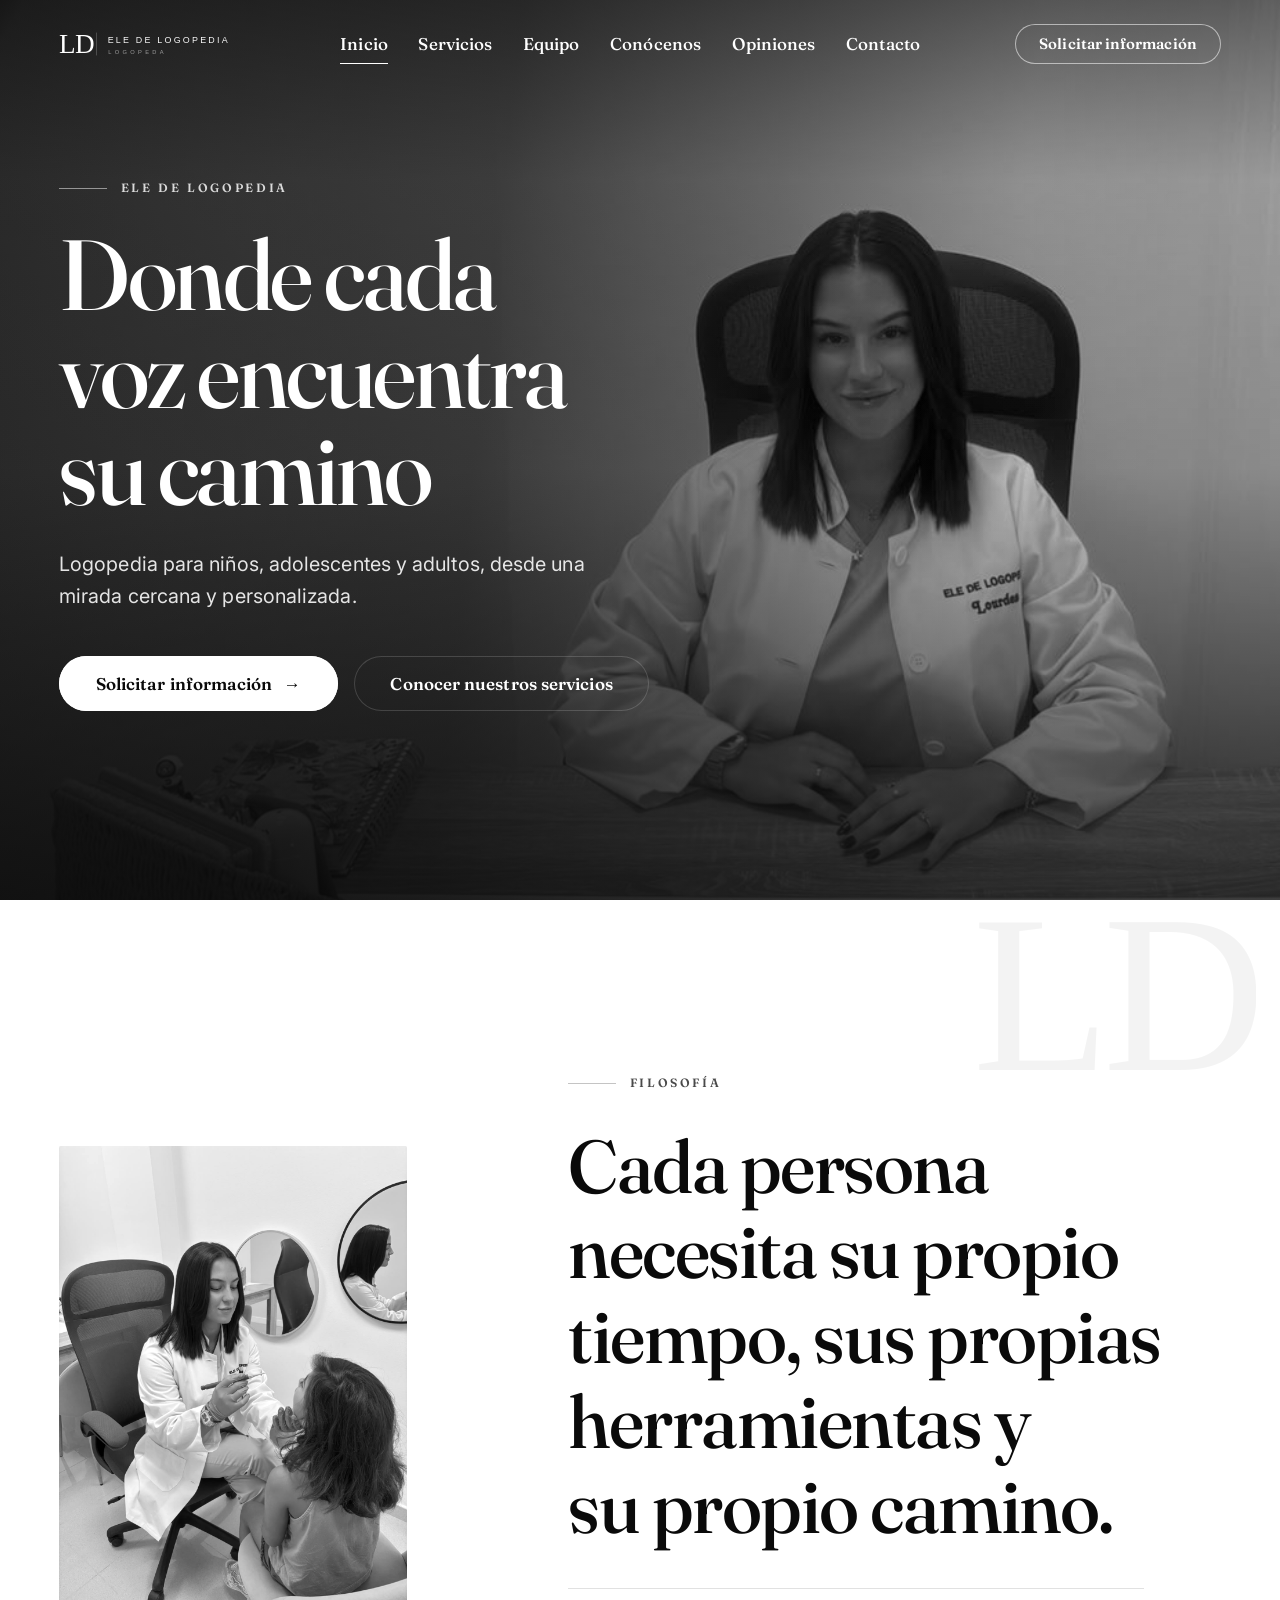
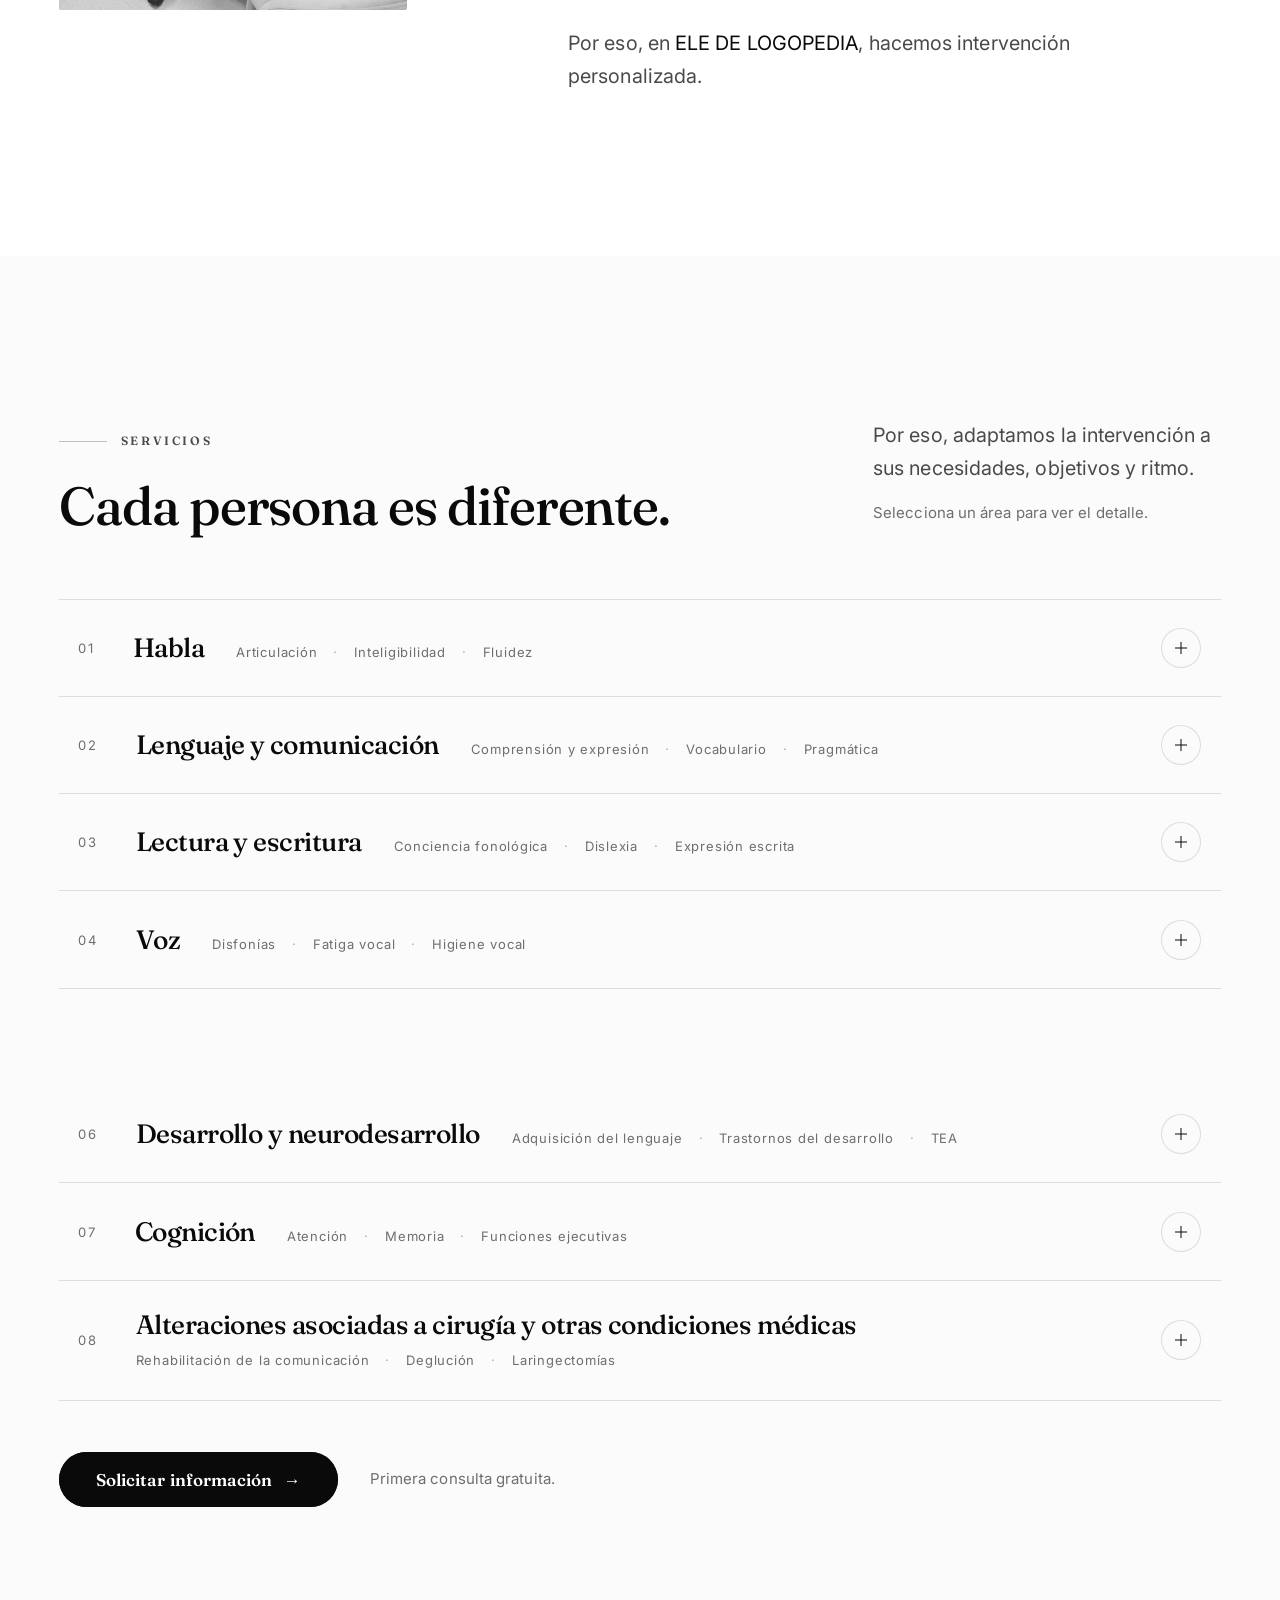
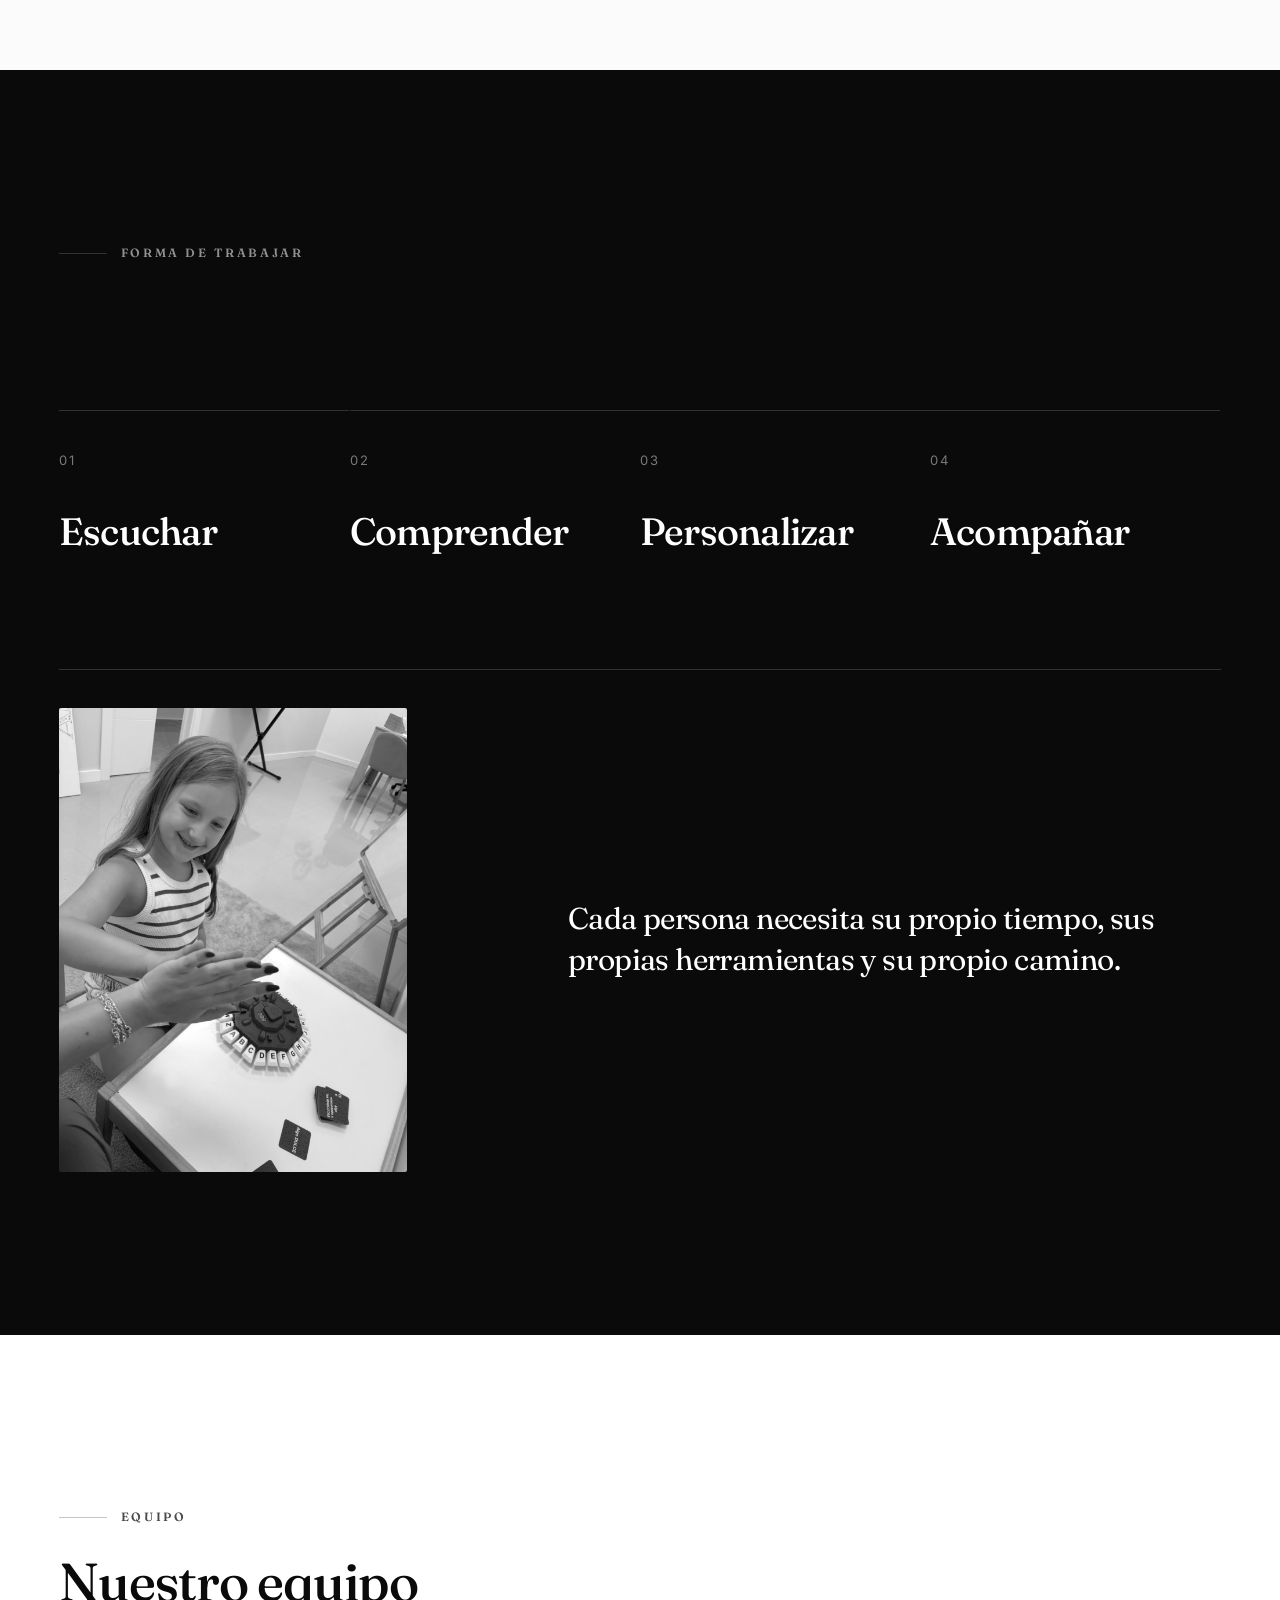
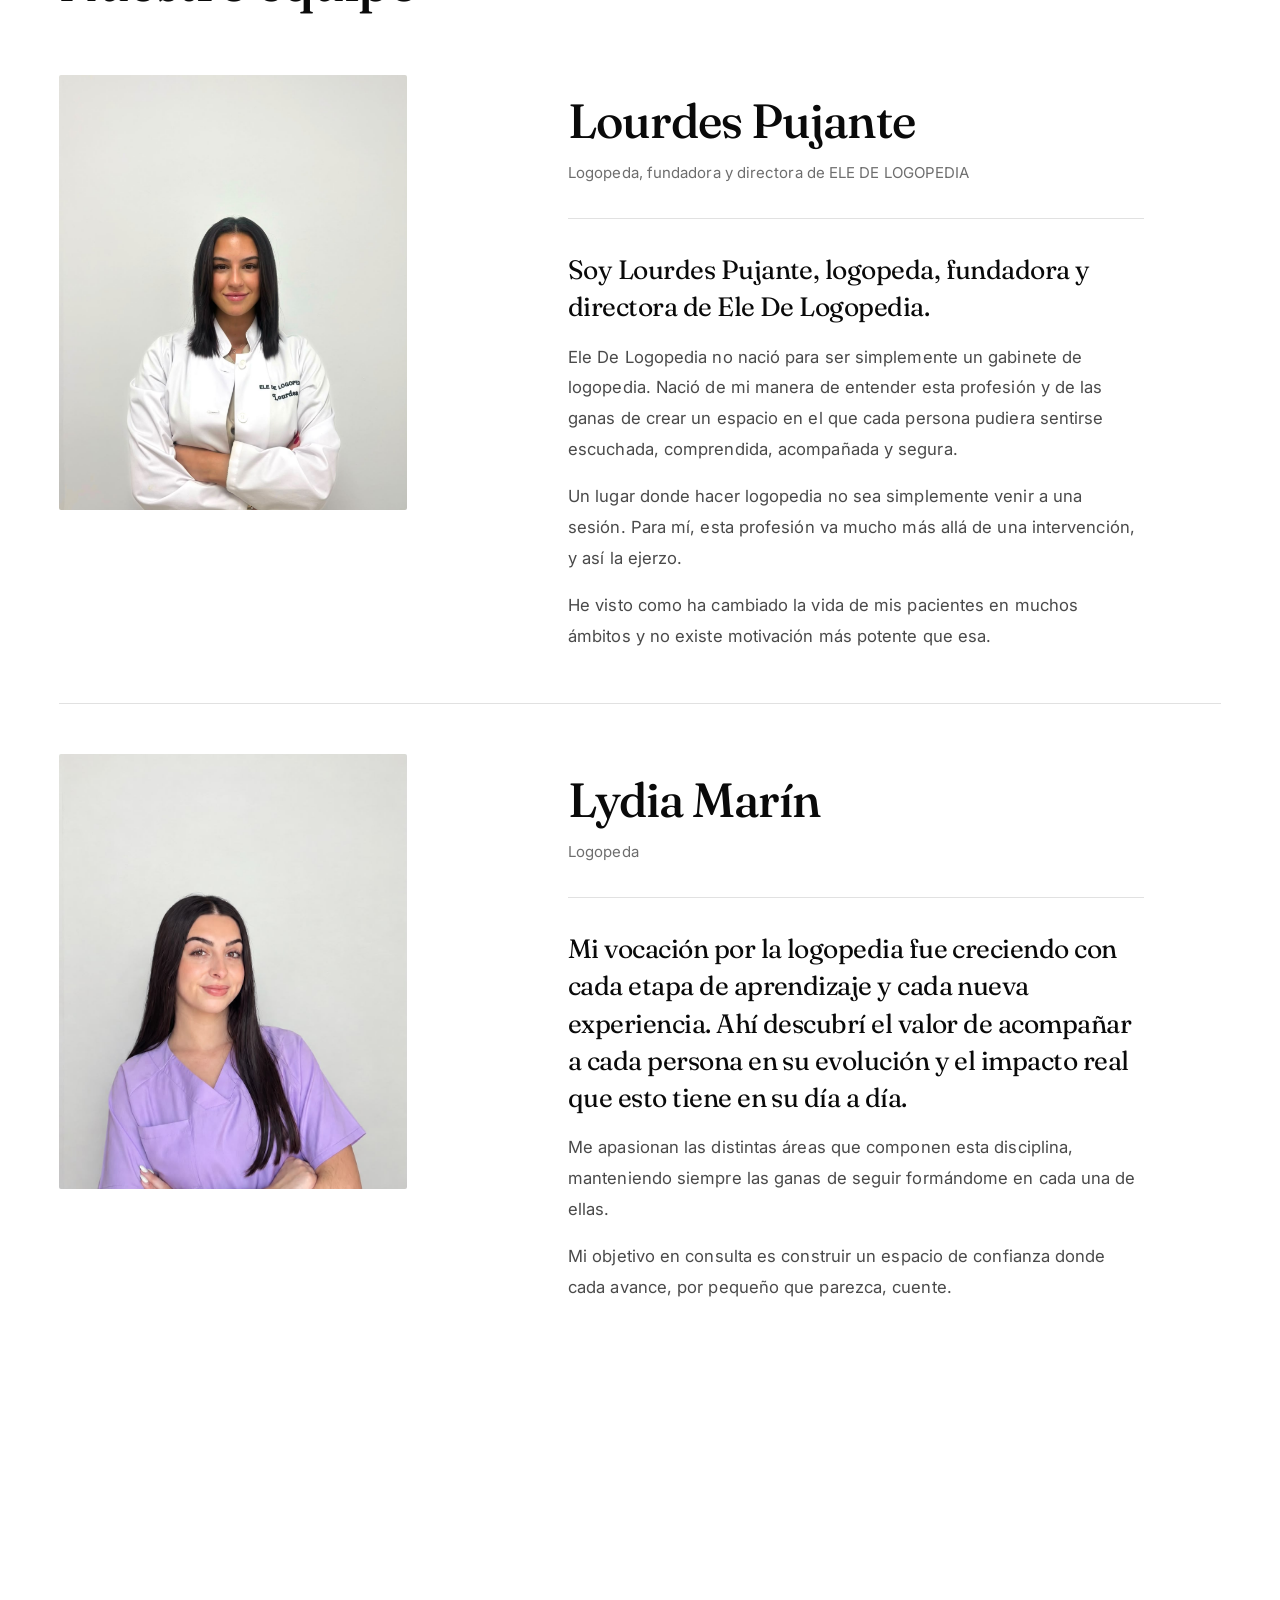
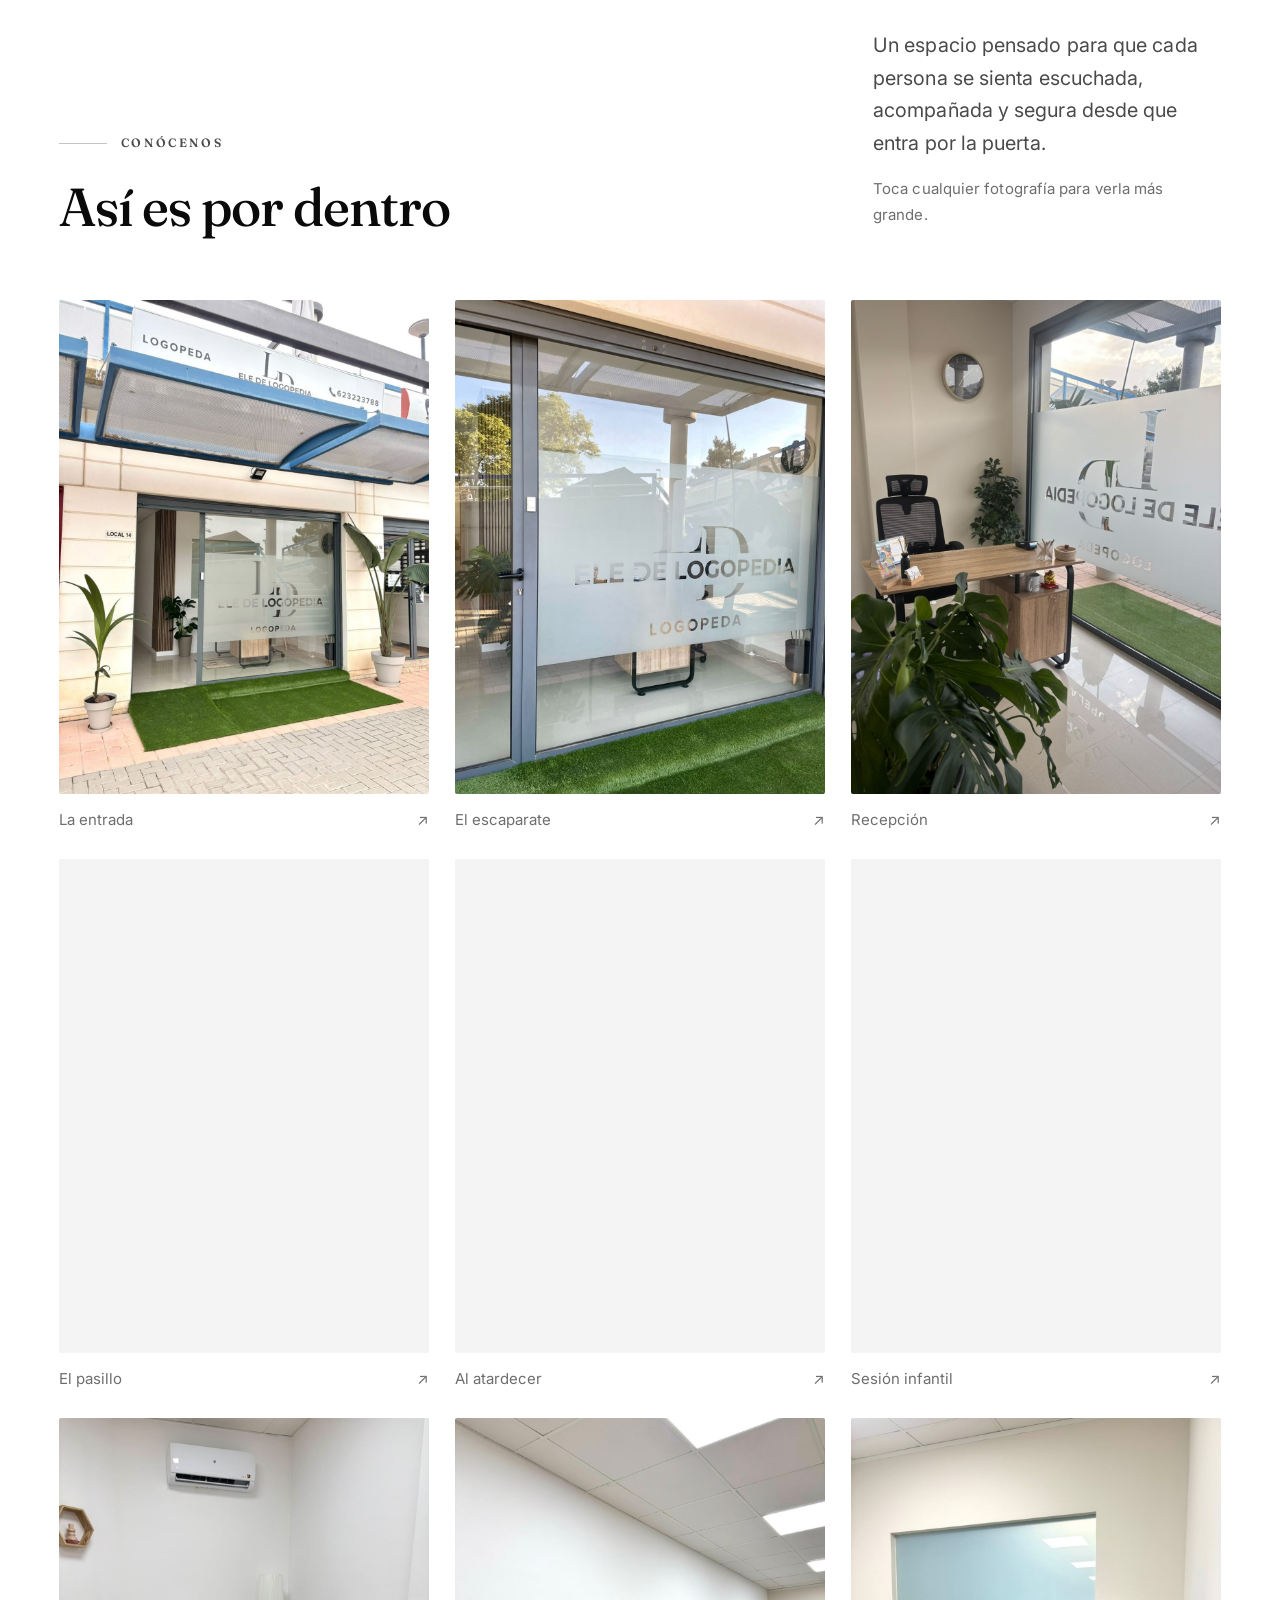
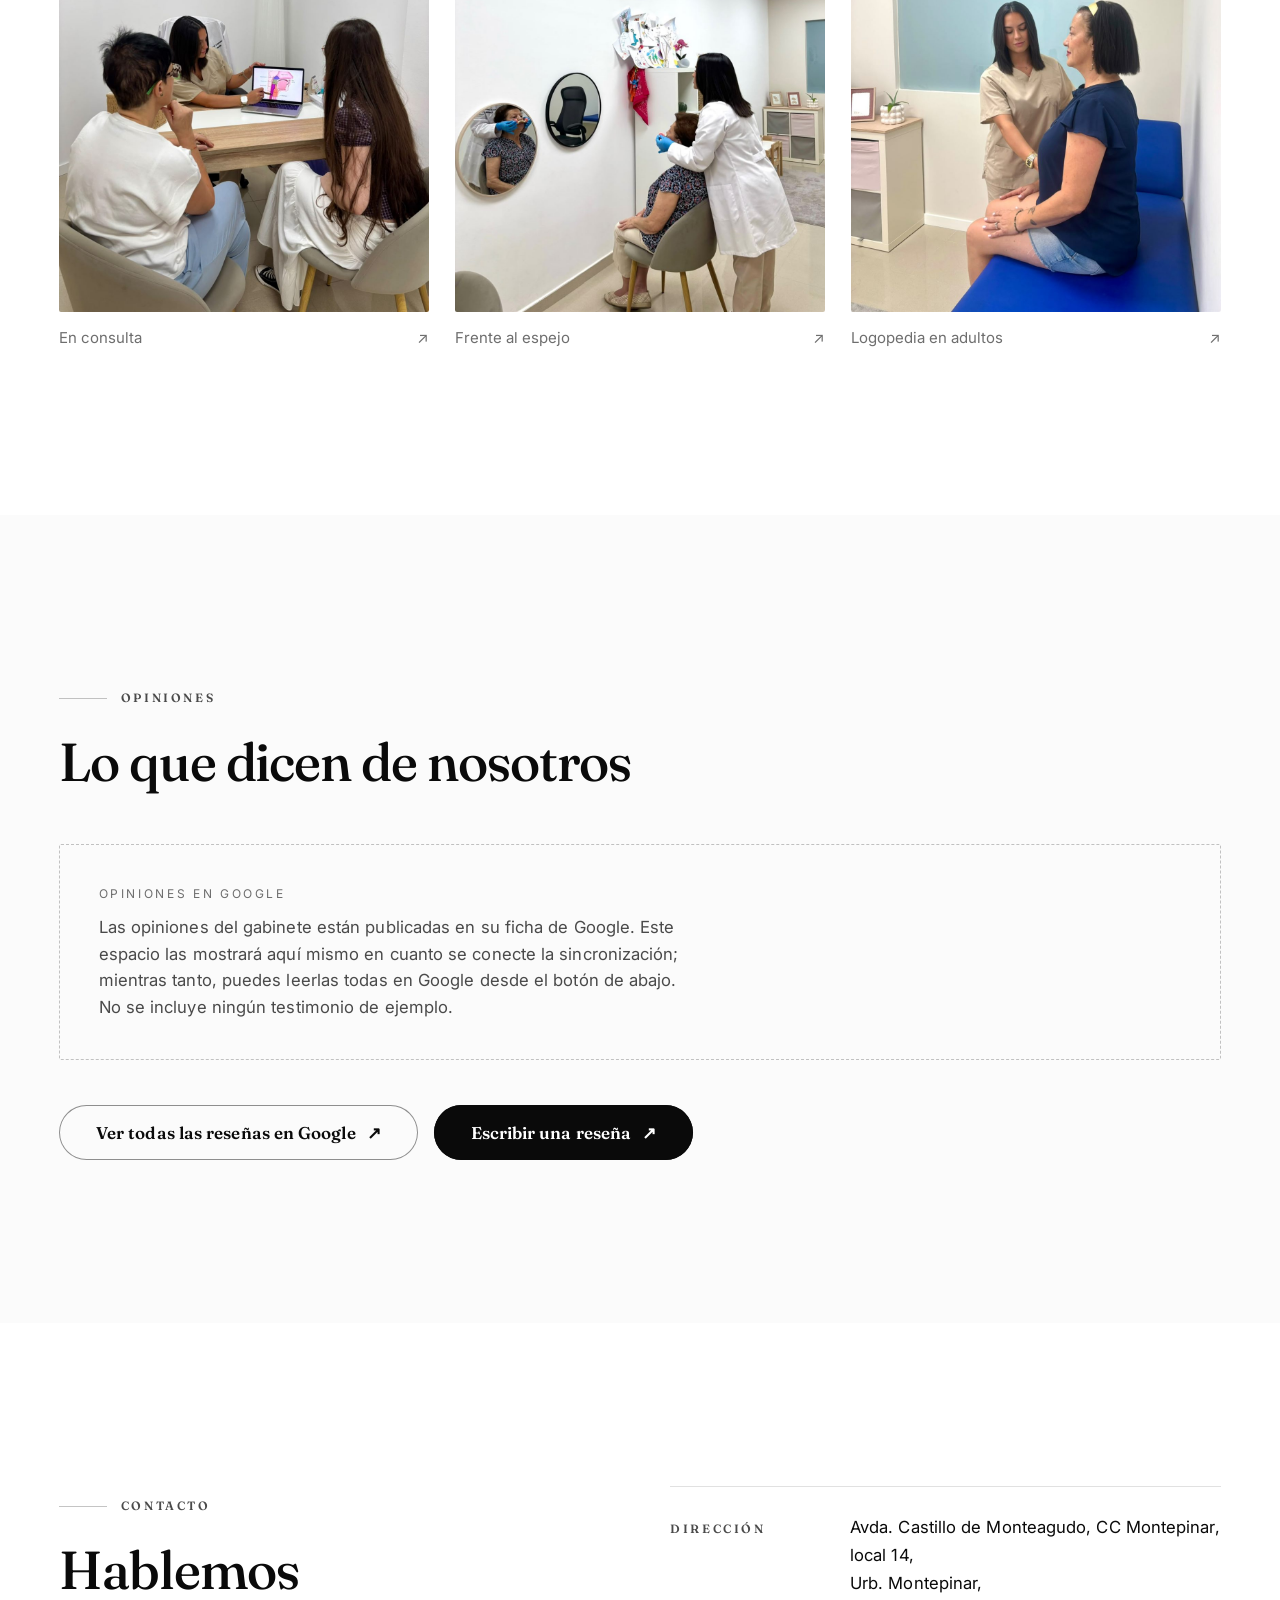
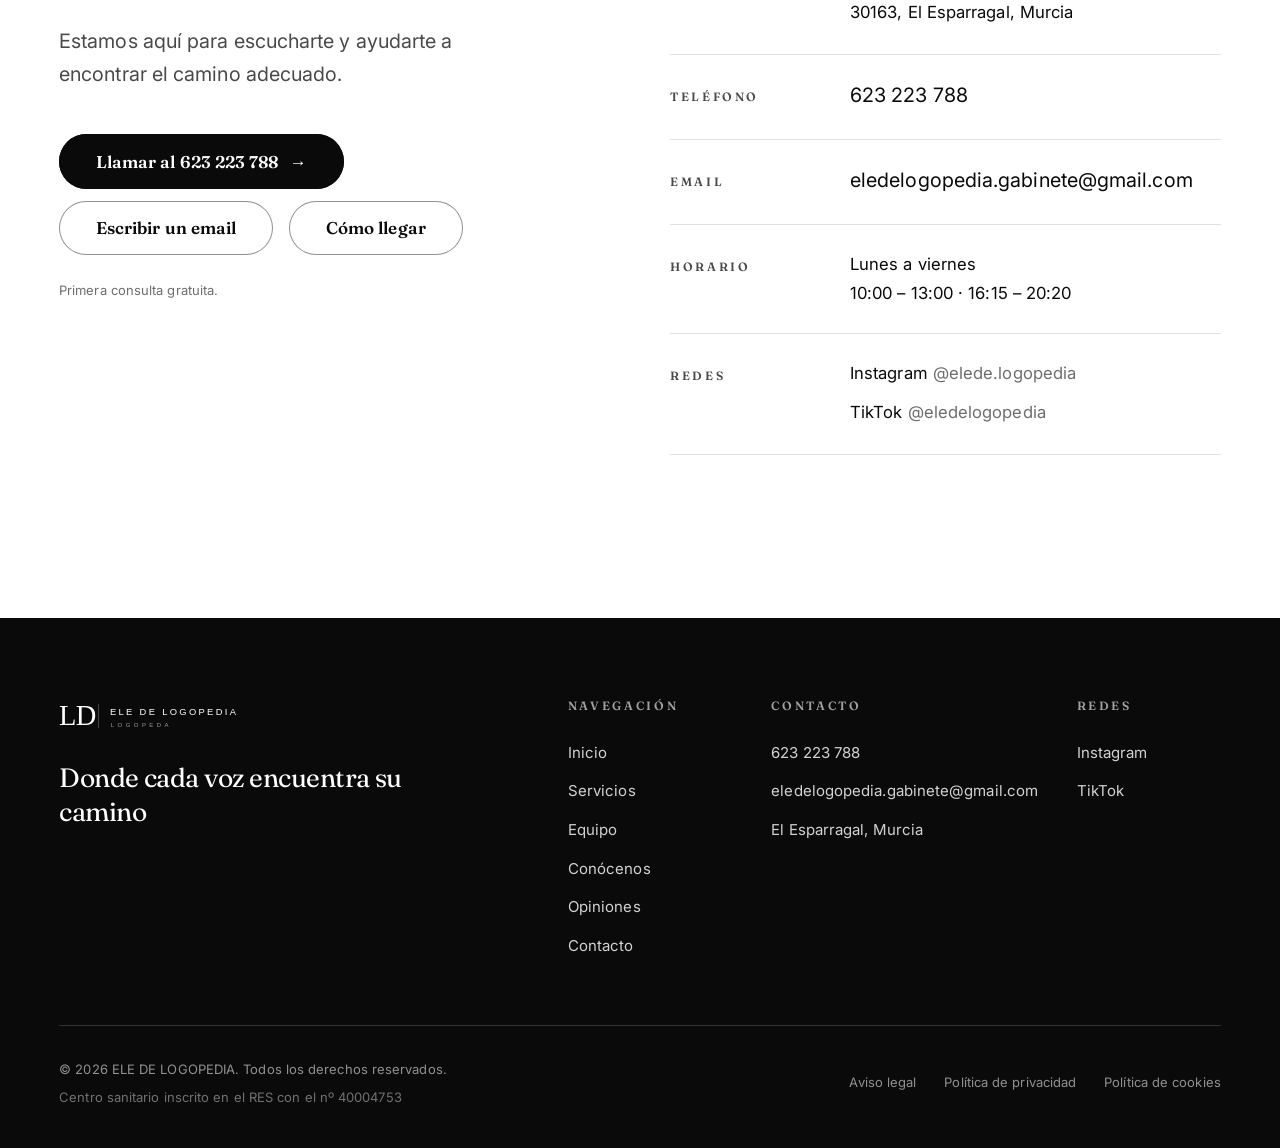
==== index.html @ 1e09617f "Sitio web de ELE DE LOGOPEDIA Sitio estatico de una pagina para el gabinete de logopedia ELE DE LOGO" ====
<!doctype html>
<html lang="es">
  <head>
    <meta charset="utf-8" />
    <meta name="viewport" content="width=device-width, initial-scale=1" />

    <title>ELE DE LOGOPEDIA | Logopeda en El Esparragal, Murcia</title>
    <meta
      name="description"
      content="Gabinete de logopedia en El Esparragal (Murcia), en Urb. Montepinar. Intervención personalizada en habla, lenguaje, voz y comunicación para niños, adolescentes y adultos. Primera consulta gratuita."
    />
    <meta name="theme-color" content="#ffffff" />
    <meta name="author" content="ELE DE LOGOPEDIA" />

    <!-- PENDIENTE: al publicar en un dominio definitivo, añadir aquí:
         <link rel="canonical" href="https://DOMINIO/" />
         <meta property="og:url" content="https://DOMINIO/" />
         <meta property="og:image" content="https://DOMINIO/assets/img/og.jpg" />
         (og:image debe ser una URL absoluta y una imagen .jpg/.png de 1200x630) -->

    <meta property="og:type" content="website" />
    <meta property="og:locale" content="es_ES" />
    <meta property="og:site_name" content="ELE DE LOGOPEDIA" />
    <meta property="og:title" content="ELE DE LOGOPEDIA | Donde cada voz encuentra su camino" />
    <meta
      property="og:description"
      content="Logopedia para niños, adolescentes y adultos en El Esparragal, Murcia. Intervención personalizada en habla, lenguaje, voz y comunicación."
    />
    <meta name="twitter:card" content="summary_large_image" />

    <link rel="icon" href="assets/brand/favicon.svg" type="image/svg+xml" />

    <!-- Tipografía.
         Fraunces (serif con carácter y peso real) es la voz de marca:
         titulares, navegación, botones y antetítulos.
         Inter queda para texto corrido, donde manda la legibilidad.
         Para probar otra serif, cambiar esta URL y `--f-serif` en
         assets/css/tokens.css. -->
    <link rel="preconnect" href="https://fonts.googleapis.com" />
    <link rel="preconnect" href="https://fonts.gstatic.com" crossorigin />
    <link
      rel="stylesheet"
      href="https://fonts.googleapis.com/css2?family=Fraunces:opsz,wght@9..144,400..700&family=Inter:wght@400;500;600&display=swap"
    />

    <link rel="stylesheet" href="assets/css/tokens.css" />
    <link rel="stylesheet" href="assets/css/base.css" />
    <link rel="stylesheet" href="assets/css/layout.css" />
    <link rel="stylesheet" href="assets/css/components.css" />
    <link rel="stylesheet" href="assets/css/sections.css" />

    <!-- Marca el documento como "con JavaScript". Las animaciones de entrada
         solo se aplican si esta clase existe: sin JS el contenido se ve tal cual. -->
    <script>
      document.documentElement.classList.add('js');
    </script>

    <!-- Datos estructurados.
         IMPORTANTE: mantener sincronizado con assets/js/data/site.js
         No se incluyen valoraciones ni datos no facilitados. -->
    <script type="application/ld+json">
      {
        "@context": "https://schema.org",
        "@type": "MedicalBusiness",
        "additionalType": "https://schema.org/HealthAndBeautyBusiness",
        "name": "ELE DE LOGOPEDIA",
        "slogan": "Donde cada voz encuentra su camino",
        "description": "Gabinete de logopedia en El Esparragal (Murcia). Intervención personalizada en habla, lenguaje, lectura y escritura, voz, motricidad orofacial, neurodesarrollo y cognición.",
        "medicalSpecialty": "SpeechPathology",
        "address": {
          "@type": "PostalAddress",
          "streetAddress": "Avda. Castillo de Monteagudo, CC Montepinar, local 14, Urb. Montepinar",
          "postalCode": "30163",
          "addressLocality": "El Esparragal",
          "addressRegion": "Murcia",
          "addressCountry": "ES"
        },
        "geo": {
          "@type": "GeoCoordinates",
          "latitude": 38.0420587,
          "longitude": -1.100604
        },
        "hasMap": "https://www.google.com/maps?cid=9035724548006069221",
        "telephone": "+34623223788",
        "email": "eledelogopedia.gabinete@gmail.com",
        "openingHoursSpecification": [
          {
            "@type": "OpeningHoursSpecification",
            "dayOfWeek": ["Monday", "Tuesday", "Wednesday", "Thursday", "Friday"],
            "opens": "10:00",
            "closes": "13:00"
          },
          {
            "@type": "OpeningHoursSpecification",
            "dayOfWeek": ["Monday", "Tuesday", "Wednesday", "Thursday", "Friday"],
            "opens": "16:15",
            "closes": "20:20"
          }
        ],
        "sameAs": [
          "https://www.instagram.com/elede.logopedia/",
          "https://www.tiktok.com/@eledelogopedia"
        ],
        "identifier": {
          "@type": "PropertyValue",
          "name": "Registro de Establecimientos Sanitarios (RES)",
          "value": "40004753"
        },
        "founder": {
          "@type": "Person",
          "name": "Lourdes Pujante Sánchez",
          "jobTitle": "Logopeda, fundadora y directora de ELE DE LOGOPEDIA",
          "hasCredential": {
            "@type": "EducationalOccupationalCredential",
            "credentialCategory": "degree",
            "name": "Graduada en Logopedia",
            "recognizedBy": {
              "@type": "CollegeOrUniversity",
              "name": "Universidad de Murcia"
            }
          },
          "memberOf": {
            "@type": "Organization",
            "name": "Colegio Profesional de Logopedas de la Región de Murcia",
            "url": "https://logopedasmurcia.es/"
          }
        }
      }
    </script>
  </head>

  <body>
    <a class="skip-link" href="#contenido">Saltar al contenido principal</a>

    <!-- =========================================================
         CABECERA
         ========================================================= -->
    <header class="header">
      <div class="container header__inner">
        <!-- Dos versiones del logotipo: la blanca se revela sobre el hero
             y la negra al hacer scroll. Solo la negra lleva alt, para que
             el lector de pantalla no anuncie la marca dos veces. -->
        <a class="header__logo" href="#inicio" aria-label="ELE DE LOGOPEDIA, ir al inicio">
          <img
            class="header__logo-dark"
            src="assets/brand/logo-horizontal.svg"
            alt="ELE DE LOGOPEDIA"
            width="260"
            height="56"
          />
          <img
            class="header__logo-light"
            src="assets/brand/logo-horizontal-blanco.svg"
            alt=""
            aria-hidden="true"
            width="260"
            height="56"
          />
        </a>

        <nav class="nav" aria-label="Navegación principal">
          <a class="nav__link" href="#inicio">Inicio</a>
          <a class="nav__link" href="#servicios">Servicios</a>
          <a class="nav__link" href="#equipo">Equipo</a>
          <a class="nav__link" href="#conocenos">Conócenos</a>
          <a class="nav__link" href="#opiniones">Opiniones</a>
          <a class="nav__link" href="#contacto">Contacto</a>
        </nav>

        <div class="header__actions">
          <a class="btn btn--primary btn--sm" href="#contacto">Solicitar información</a>

          <button
            type="button"
            class="burger"
            aria-expanded="false"
            aria-controls="menu-movil"
            aria-label="Abrir menú"
          >
            <span class="burger__box" aria-hidden="true">
              <span class="burger__line"></span>
              <span class="burger__line"></span>
            </span>
          </button>
        </div>
      </div>
    </header>

    <!-- Menú móvil: su contenido se genera desde la navegación principal -->
    <div class="mobile-menu" id="menu-movil"></div>

    <main id="contenido" tabindex="-1">
      <!-- =========================================================
           HERO
           ========================================================= -->
      <section class="hero on-dark" id="inicio" aria-labelledby="titulo-principal">
        <!-- Fotografía real del gabinete, a sangre.
             Es una imagen vertical en un hueco apaisado: `object-fit: cover`
             recorta, y el encuadre se controla con `object-position` en
             sections.css (--hero-focus). -->
        <div class="hero__bg">
          <img
            src="assets/img/hero.jpg"
            alt="Lourdes Pujante, logopeda y directora de ELE DE LOGOPEDIA, en el gabinete de El Esparragal, Murcia"
            width="1000"
            height="1600"
            fetchpriority="high"
            decoding="async"
          />
          <span class="hero__scrim" aria-hidden="true"></span>
        </div>

        <div class="container hero__inner">
          <div class="hero__content">
            <p class="eyebrow" data-reveal>ELE DE LOGOPEDIA</p>

            <h1 class="hero__title" id="titulo-principal" data-reveal data-reveal-delay="90">
              Donde cada voz encuentra su camino
            </h1>

            <p class="hero__lead" data-reveal data-reveal-delay="200">
              Logopedia para niños, adolescentes y adultos, desde una mirada cercana y
              personalizada.
            </p>

            <div class="hero__actions" data-reveal data-reveal-delay="300">
              <a class="btn btn--primary" href="#contacto">
                Solicitar información
                <span class="btn__arrow" aria-hidden="true">→</span>
              </a>
              <a class="btn btn--outline" href="#servicios">Conocer nuestros servicios</a>
            </div>
          </div>
        </div>

        <div class="container hero__foot" data-reveal data-reveal-delay="420">
          <p class="hero__note">
            <strong>Primera consulta gratuita</strong>
            Conoce nuestro enfoque y cuéntanos cómo podemos ayudarte.
          </p>

          <a class="hero__scroll" href="#filosofia">
            <span class="hero__scroll-line" aria-hidden="true"></span>
            Desliza para descubrir
          </a>
        </div>
      </section>

      <!-- =========================================================
           FILOSOFÍA
           ========================================================= -->
      <section class="section philosophy" id="filosofia" aria-labelledby="titulo-filosofia">
        <img
          class="philosophy__mark"
          src="assets/brand/monograma-ld.svg"
          alt=""
          aria-hidden="true"
          width="120"
          height="120"
          loading="lazy"
        />

        <div class="container philosophy__inner">
          <figure class="philosophy__media media media--3x4 media--zoom" data-reveal>
            <!-- Fotografía real: 1200x1600 es 3:4 exacto, no se recorta nada. -->
            <img
              src="assets/img/filosofia.jpg"
              alt="Lourdes Pujante durante una sesión de logopedia en el gabinete ELE DE LOGOPEDIA"
              width="1200"
              height="1600"
              loading="lazy"
              decoding="async"
            />
          </figure>

          <div class="philosophy__content">
            <p class="eyebrow" data-reveal>Filosofía</p>

            <h2 class="philosophy__statement" id="titulo-filosofia" data-reveal data-reveal-delay="90">
              Cada persona necesita su propio tiempo, sus propias herramientas y su propio
              camino.
            </h2>

            <p class="philosophy__answer" data-reveal data-reveal-delay="160">
              Por eso, en <strong>ELE DE LOGOPEDIA</strong>, hacemos intervención
              personalizada.
            </p>
          </div>
        </div>
      </section>

      <!-- =========================================================
           SERVICIOS
           ========================================================= -->
      <section class="section section--tint" id="servicios" aria-labelledby="titulo-servicios">
        <div class="container">
          <div class="section-head">
            <div class="section-head__title">
              <p class="eyebrow" data-reveal>Servicios</p>
              <h2 id="titulo-servicios" data-reveal data-reveal-delay="80">
                Cada persona es diferente.
              </h2>
            </div>
            <div class="section-head__aside" data-reveal data-reveal-delay="140">
              <p class="section-intro">
                Por eso, adaptamos la intervención a sus necesidades, objetivos y ritmo.
              </p>
              <p class="services__hint">Selecciona un área para ver el detalle.</p>
            </div>
          </div>

          <!-- Las tarjetas se generan desde assets/js/data/services.js -->
          <div class="services__list" data-services></div>

          <noscript>
            <!-- Copia de respaldo para navegadores sin JavaScript.
                 Si cambias los textos en assets/js/data/services.js,
                 actualiza también este bloque. -->
            <dl class="services__list">
              <dt>Habla</dt>
              <dd>
                Articulación y pronunciación, dificultades en los sonidos del habla,
                inteligibilidad, fluidez, ritmo y velocidad del habla, apraxia y disartria.
              </dd>
              <dt>Lenguaje y comunicación</dt>
              <dd>
                Comprensión y expresión del lenguaje, vocabulario, construcción de frases,
                narración, comunicación social y pragmática.
              </dd>
              <dt>Lectura y escritura</dt>
              <dd>
                Conciencia fonológica, adquisición de la lectoescritura, dislexia, disgrafía,
                disortografía, fluidez y comprensión lectora y expresión escrita.
              </dd>
              <dt>Voz</dt>
              <dd>
                Disfonías, fatiga vocal, alteraciones de la calidad vocal, lesiones, higiene
                vocal y reeducación de la voz.
              </dd>
              <dt>Motricidad orofacial y terapia miofuncional</dt>
              <dd>
                Respiración, postura y movilidad lingual, musculatura orofacial, masticación,
                deglución, hábitos orales y otras funciones relacionadas con el sistema
                orofacial.
              </dd>
              <dt>Desarrollo y neurodesarrollo</dt>
              <dd>
                Dificultades en la adquisición del lenguaje y la comunicación, trastornos del
                desarrollo, TEA y otras condiciones del neurodesarrollo.
              </dd>
              <dt>Cognición</dt>
              <dd>
                Atención, memoria, funciones ejecutivas, comprensión, razonamiento y otras
                capacidades que pueden afectar a la comunicación.
              </dd>
              <dt>Alteraciones asociadas a cirugía y otras condiciones médicas</dt>
              <dd>
                Rehabilitación de la comunicación, voz, deglución y funciones orofaciales tras
                determinadas cirugías, tratamientos médicos, traqueostomías y laringectomías.
              </dd>
            </dl>
          </noscript>

          <div class="services__foot" data-reveal>
            <a class="btn btn--primary" href="#contacto">
              Solicitar información
              <span class="btn__arrow" aria-hidden="true">→</span>
            </a>
            <p class="services__foot-text">Primera consulta gratuita.</p>
          </div>
        </div>
      </section>

      <!-- =========================================================
           FORMA DE TRABAJAR
           ========================================================= -->
      <section
        class="section on-dark"
        id="forma-de-trabajar"
        aria-labelledby="titulo-forma-de-trabajar"
      >
        <div class="container">
          <div class="section-head">
            <div class="section-head__title">
              <p class="eyebrow" data-reveal>Forma de trabajar</p>
              <h2 id="titulo-forma-de-trabajar" data-reveal data-reveal-delay="80">
                Intervención personalizada
              </h2>
            </div>
          </div>

          <!-- Los pasos se generan desde assets/js/data/process.js -->
          <div class="process__grid" data-process></div>

          <!-- Cierre de la sección: la frase que resume el método, junto a una
               fotografía de una sesión real. La imagen va en blanco y negro
               como el resto de fotografías de sección; el color queda
               reservado a los retratos del equipo y a "Conócenos". -->
          <div class="process__outro">
            <figure class="process__media media media--3x4 media--zoom" data-reveal>
              <!-- Fotografía real: 1200x1600 es 3:4 exacto, no se recorta nada. -->
              <img
                src="assets/img/sesion-juego.jpg"
                alt="Una niña celebra un acierto con su logopeda durante una sesión, con un juego de letras sobre la mesa"
                width="1200"
                height="1600"
                loading="lazy"
                decoding="async"
              />
            </figure>

            <p class="process__closing" data-reveal data-reveal-delay="120">
              Cada persona necesita su propio tiempo, sus propias herramientas y su propio
              camino.
            </p>
          </div>
        </div>
      </section>

      <!-- =========================================================
           EQUIPO
           ========================================================= -->
      <section class="section" id="equipo" aria-labelledby="titulo-equipo">
        <div class="container">
          <div class="section-head">
            <div class="section-head__title">
              <p class="eyebrow" data-reveal>Equipo</p>
              <h2 id="titulo-equipo" data-reveal data-reveal-delay="80">Nuestro equipo</h2>
            </div>
          </div>

          <!-- Las profesionales se generan desde assets/js/data/team.js -->
          <div class="team" data-team></div>
        </div>
      </section>

      <!-- =========================================================
           CONÓCENOS — galería del centro
           ========================================================= -->
      <section class="section" id="conocenos" aria-labelledby="titulo-conocenos">
        <div class="container">
          <div class="section-head">
            <div class="section-head__title">
              <p class="eyebrow" data-reveal>Conócenos</p>
              <h2 id="titulo-conocenos" data-reveal data-reveal-delay="80">
                Así es por dentro
              </h2>
            </div>
            <div class="section-head__aside" data-reveal data-reveal-delay="140">
              <p class="section-intro">
                Un espacio pensado para que cada persona se sienta escuchada, acompañada y
                segura desde que entra por la puerta.
              </p>
              <p class="gallery__hint">Toca cualquier fotografía para verla más grande.</p>
            </div>
          </div>

          <!-- Las fotografías se generan desde assets/js/data/gallery.js -->
          <ul class="gallery" data-gallery></ul>
        </div>
      </section>

      <!-- =========================================================
           OPINIONES
           ========================================================= -->
      <section class="section section--tint" id="opiniones" aria-labelledby="titulo-opiniones">
        <div class="container">
          <div class="reviews__head">
            <div>
              <p class="eyebrow" data-reveal>Opiniones</p>
              <h2 id="titulo-opiniones" data-reveal data-reveal-delay="80">
                Lo que dicen de nosotros
              </h2>
            </div>
            <!-- Controles del carrusel (solo si hay reseñas que desplazar) -->
            <div class="carousel-controls" data-reviews-controls hidden></div>
          </div>

          <!-- Las reseñas se generan desde assets/js/data/reviews.js.
               No hay ningún testimonio de ejemplo. -->
          <div data-reviews></div>

          <div class="reviews__foot" data-reviews-foot></div>
        </div>
      </section>

      <!-- =========================================================
           CONTACTO
           ========================================================= -->
      <section class="section" id="contacto" aria-labelledby="titulo-contacto">
        <div class="container contact__inner">
          <div class="contact__intro">
            <p class="eyebrow" data-reveal>Contacto</p>

            <h2 class="contact__title" id="titulo-contacto" data-reveal data-reveal-delay="80">
              Hablemos
            </h2>

            <p class="contact__text" data-reveal data-reveal-delay="140">
              Estamos aquí para escucharte y ayudarte a encontrar el camino adecuado.
            </p>

            <!-- Botones generados desde assets/js/data/site.js -->
            <div class="contact__actions" data-contact-actions data-reveal data-reveal-delay="200"></div>

            <p class="contact__note" data-reveal data-reveal-delay="240">
              Primera consulta gratuita.
            </p>
          </div>

          <!-- Datos generados desde assets/js/data/site.js -->
          <div class="contact__details" data-contact-details data-reveal data-reveal-delay="120"></div>

          <noscript>
            <!-- Copia de respaldo para navegadores sin JavaScript. -->
            <div class="contact__details">
              <address>
                Avda. Castillo de Monteagudo, CC Montepinar, local 14, Urb. Montepinar, 30163,
                El Esparragal, Murcia
              </address>
              <p><a href="tel:+34623223788">623 223 788</a></p>
              <p>
                <a href="mailto:eledelogopedia.gabinete@gmail.com"
                  >eledelogopedia.gabinete@gmail.com</a
                >
              </p>
              <p>Lunes a viernes: 10:00 – 13:00 · 16:15 – 20:20</p>
            </div>
          </noscript>
        </div>
      </section>
    </main>

    <!-- =========================================================
         FOOTER
         ========================================================= -->
    <footer class="footer">
      <div class="container">
        <div class="footer__top">
          <div class="footer__brand">
            <a class="footer__logo" href="#inicio" aria-label="ELE DE LOGOPEDIA, ir al inicio">
              <img
                src="assets/brand/logo-horizontal-blanco.svg"
                alt="ELE DE LOGOPEDIA"
                width="260"
                height="56"
                loading="lazy"
              />
            </a>
            <p class="footer__slogan">Donde cada voz encuentra su camino</p>
          </div>

          <nav class="footer__col" aria-label="Navegación del pie de página">
            <p class="footer__col-title">Navegación</p>
            <ul class="footer__list">
              <li><a class="link" href="#inicio">Inicio</a></li>
              <li><a class="link" href="#servicios">Servicios</a></li>
              <li><a class="link" href="#equipo">Equipo</a></li>
              <li><a class="link" href="#conocenos">Conócenos</a></li>
              <li><a class="link" href="#opiniones">Opiniones</a></li>
              <li><a class="link" href="#contacto">Contacto</a></li>
            </ul>
          </nav>

          <div class="footer__col">
            <p class="footer__col-title">Contacto</p>
            <ul class="footer__list" data-footer-contact></ul>
          </div>

          <div class="footer__col">
            <p class="footer__col-title">Redes</p>
            <ul class="footer__list" data-footer-social></ul>
          </div>
        </div>

        <div class="footer__bottom">
          <div>
            <p>© <span data-year>2026</span> ELE DE LOGOPEDIA. Todos los derechos reservados.</p>
            <!-- Número de registro sanitario: es práctica exigible en
                 publicidad de centros sanitarios y conviene que esté a la
                 vista en todas las páginas. -->
            <p class="footer__res">Centro sanitario inscrito en el RES con el nº 40004753</p>
          </div>
          <!-- Enlaces legales. Ver assets/js/data/site.js -> legal -->
          <div class="footer__legal" data-footer-legal></div>
        </div>
      </div>
    </footer>

    <!-- =========================================================
         SCRIPTS — `defer` conserva el orden y no bloquea el render
         ========================================================= -->
    <script src="assets/js/data/site.js" defer></script>
    <script src="assets/js/data/services.js" defer></script>
    <script src="assets/js/data/process.js" defer></script>
    <script src="assets/js/data/team.js" defer></script>
    <script src="assets/js/data/gallery.js" defer></script>
    <script src="assets/js/data/reviews.js" defer></script>

    <script src="assets/js/utils/dom.js" defer></script>

    <script src="assets/js/components/nav.js" defer></script>
    <script src="assets/js/components/services.js" defer></script>
    <script src="assets/js/components/process.js" defer></script>
    <script src="assets/js/components/team.js" defer></script>
    <script src="assets/js/components/gallery.js" defer></script>
    <script src="assets/js/components/reviews.js" defer></script>
    <script src="assets/js/components/contact.js" defer></script>
    <script src="assets/js/components/reveal.js" defer></script>

    <script src="assets/js/main.js" defer></script>
  </body>
</html>
---- assets/css/tokens.css ----
/* =============================================================
   TOKENS — Sistema de diseño ELE DE LOGOPEDIA
   Blanco + negro + grises neutros. Sin color de acento.
   ============================================================= */

:root {
  /* ---------- Color ---------- */
  --c-ink: #0a0a0a; /* negro profundo — titulares, logo, CTA */
  --c-ink-soft: #1c1c1c; /* negro suavizado — superficies oscuras */
  --c-white: #ffffff; /* blanco puro — color dominante */
  --c-off-white: #fbfbfb; /* blanco roto — profundidad minima */
  --c-grey-050: #f4f4f4;
  --c-grey-100: #ebebeb;
  --c-grey-200: #dcdcdc;
  --c-grey-400: #a8a8a8;
  --c-grey-600: #6e6e6e; /* texto secundario sobre blanco (AA) */
  --c-grey-700: #4a4a4a;

  /* Lineas finas: el recurso grafico principal de la identidad */
  --c-line: rgba(10, 10, 10, 0.12);
  --c-line-strong: rgba(10, 10, 10, 0.24);
  --c-line-invert: rgba(255, 255, 255, 0.16);
  /* Borde de controles interactivos: mas marcado para cumplir el
     contraste minimo de 3:1 exigido a los componentes de interfaz. */
  --c-line-control: rgba(10, 10, 10, 0.45);

  /* ---------- Tipografia ----------
     La serif es la VOZ DE MARCA: titulares, navegacion, botones y
     antetitulos. Tiene caracter propio y peso real (400-700), para
     acompañar al monograma del logotipo.
     La sans queda para texto corrido e informacion, donde manda la
     legibilidad y conviene que no compita.

     Para cambiar la serif basta con tocar esta linea y la URL de
     Google Fonts en index.html. Alternativas valoradas, por si se
     prefiere otro caracter: 'Bodoni Moda' (mas editorial de moda),
     'Newsreader' (mas sobria), 'Marcellus' (mas clasica).           */
  --f-serif: 'Fraunces', 'Iowan Old Style', Georgia, 'Times New Roman', serif;
  --f-sans: 'Inter', -apple-system, BlinkMacSystemFont, 'Segoe UI', Roboto, Helvetica, Arial, sans-serif;

  /* Pesos de la serif */
  --w-serif: 400;
  --w-serif-mid: 500;
  --w-serif-bold: 600;

  /* Escala fluida (min 360px → max 1440px) */
  --t-eyebrow: 0.75rem; /* antetitulos en versalitas */
  --t-xs: 0.8125rem;
  --t-sm: 0.9375rem;
  --t-base: clamp(0.9375rem, 0.9rem + 0.18vw, 1.0625rem);
  --t-lg: clamp(1.0625rem, 1rem + 0.3vw, 1.25rem);
  --t-xl: clamp(1.25rem, 1.1rem + 0.7vw, 1.75rem);
  --t-h3: clamp(1.375rem, 1.2rem + 0.85vw, 2rem);
  --t-h2: clamp(2rem, 1.5rem + 2.3vw, 3.75rem);
  --t-h1: clamp(2.75rem, 1.6rem + 5vw, 6rem);
  --t-display: clamp(2.25rem, 1.3rem + 4.2vw, 5rem);

  --lh-tight: 1.04;
  --lh-title: 1.12;
  --lh-body: 1.75;
  --ls-eyebrow: 0.22em;
  --ls-tight: -0.02em;

  /* ---------- Espaciado ---------- */
  --s-1: 0.25rem;
  --s-2: 0.5rem;
  --s-3: 0.75rem;
  --s-4: 1rem;
  --s-5: 1.5rem;
  --s-6: 2rem;
  --s-7: 3rem;
  --s-8: 4rem;
  --s-9: 6rem;

  /* Ritmo vertical entre secciones — generoso, la web debe respirar */
  --space-section: clamp(5rem, 3rem + 9vw, 11rem);
  --space-section-sm: clamp(3.5rem, 2.5rem + 5vw, 7rem);

  /* ---------- Layout ---------- */
  --container: 1320px;
  --container-narrow: 880px;
  --gutter: clamp(1.25rem, 0.5rem + 4vw, 5rem);
  --header-h: 88px;
  --header-h-scrolled: 68px;

  /* ---------- Formas ---------- */
  --r-pill: 999px;
  --r-img: 2px;

  /* ---------- Movimiento ---------- */
  --ease: cubic-bezier(0.22, 0.61, 0.36, 1);
  --ease-out: cubic-bezier(0.16, 1, 0.3, 1);
  --d-fast: 0.25s;
  --d-mid: 0.45s;
  --d-slow: 0.9s;
}

@media (max-width: 640px) {
  :root {
    --header-h: 68px;
    --header-h-scrolled: 60px;
  }
}
---- assets/css/base.css ----
/* =============================================================
   BASE — reset, tipografia y elementos globales
   ============================================================= */

*,
*::before,
*::after {
  box-sizing: border-box;
}

html {
  -webkit-text-size-adjust: 100%;
  scroll-behavior: smooth;
  /* Compensa la navbar fija al saltar a un ancla */
  scroll-padding-top: calc(var(--header-h-scrolled) + 1.5rem);
}

body {
  margin: 0;
  background-color: var(--c-white);
  color: var(--c-ink);
  font-family: var(--f-sans);
  font-size: var(--t-base);
  font-weight: 400;
  line-height: var(--lh-body);
  letter-spacing: 0.005em;
  -webkit-font-smoothing: antialiased;
  -moz-osx-font-smoothing: grayscale;
  /* Ninguna composicion debe generar scroll lateral */
  overflow-x: hidden;
}

/* Bloquea el scroll con el menu movil abierto */
body.is-locked {
  overflow: hidden;
}

h1,
h2,
h3,
h4 {
  margin: 0;
  font-family: var(--f-serif);
  font-weight: var(--w-serif-mid);
  font-optical-sizing: auto;
  line-height: var(--lh-title);
  letter-spacing: var(--ls-tight);
  text-wrap: balance;
}

h1 {
  font-size: var(--t-h1);
  line-height: var(--lh-tight);
}
h2 {
  font-size: var(--t-h2);
}
h3 {
  font-size: var(--t-h3);
}

p,
blockquote,
figure,
dl,
dd {
  margin: 0;
}

ul,
ol {
  margin: 0;
  padding: 0;
  list-style: none;
}

/* Contenido de respaldo sin JavaScript */
noscript dl dt {
  margin-top: 2rem;
  font-family: var(--f-serif);
  font-size: var(--t-xl);
}

noscript dl dd {
  max-width: 62ch;
  margin-top: 0.5rem;
  color: var(--c-grey-700);
}

a {
  color: inherit;
  text-decoration: none;
}

img,
svg,
picture {
  display: block;
  max-width: 100%;
}

img {
  height: auto;
}

button {
  margin: 0;
  padding: 0;
  border: 0;
  background: none;
  font: inherit;
  color: inherit;
  cursor: pointer;
}

address {
  font-style: normal;
}

::selection {
  background: var(--c-ink);
  color: var(--c-white);
}

/* ---------- Foco visible y accesible en toda la web ---------- */
:focus-visible {
  outline: 2px solid var(--c-ink);
  outline-offset: 3px;
  border-radius: 1px;
}

.on-dark :focus-visible,
.footer :focus-visible {
  outline-color: var(--c-white);
}

/* ---------- Utilidades ---------- */
.visually-hidden {
  position: absolute !important;
  width: 1px;
  height: 1px;
  padding: 0;
  margin: -1px;
  overflow: hidden;
  clip: rect(0 0 0 0);
  clip-path: inset(50%);
  white-space: nowrap;
  border: 0;
}

.skip-link {
  position: absolute;
  top: 0;
  left: 50%;
  z-index: 200;
  transform: translate(-50%, -140%);
  padding: 0.75rem 1.5rem;
  background: var(--c-ink);
  color: var(--c-white);
  font-size: var(--t-sm);
  transition: transform var(--d-fast) var(--ease);
}

.skip-link:focus-visible {
  transform: translate(-50%, 0);
  outline-color: var(--c-white);
  outline-offset: -6px;
}

/* ---------- Movimiento reducido ---------- */
@media (prefers-reduced-motion: reduce) {
  html {
    scroll-behavior: auto;
  }

  *,
  *::before,
  *::after {
    animation-duration: 0.001ms !important;
    animation-iteration-count: 1 !important;
    transition-duration: 0.001ms !important;
    scroll-behavior: auto !important;
  }
}
---- assets/css/layout.css ----
/* =============================================================
   LAYOUT — contenedores, secciones, rejilla editorial y reveals
   ============================================================= */

.container {
  width: 100%;
  max-width: var(--container);
  margin-inline: auto;
  padding-inline: var(--gutter);
}

.container--narrow {
  max-width: var(--container-narrow);
}

.section {
  position: relative;
  padding-block: var(--space-section);
}

.section--sm {
  padding-block: var(--space-section-sm);
}

.section--tint {
  background: var(--c-off-white);
}

/* Superficie oscura: se usa una sola vez (Forma de trabajar) para
   dar contraste editorial sin romper el dominio del blanco. */
.on-dark {
  background: var(--c-ink);
  color: var(--c-white);
}

.on-dark .eyebrow {
  color: rgba(255, 255, 255, 0.55);
}

.on-dark .eyebrow::before {
  background: var(--c-line-invert);
}

.on-dark .section-intro {
  color: rgba(255, 255, 255, 0.7);
}

/* ---------- Rejilla de 12 columnas ---------- */
.grid {
  display: grid;
  grid-template-columns: repeat(12, minmax(0, 1fr));
  column-gap: var(--gutter);
  row-gap: var(--s-6);
}

/* ---------- Cabecera de seccion ---------- */
/* Antetítulo: serif en versalitas y con peso, no una etiqueta genérica */
.eyebrow {
  display: inline-flex;
  align-items: center;
  gap: 0.85rem;
  margin: 0;
  font-family: var(--f-serif);
  font-size: var(--t-eyebrow);
  font-weight: var(--w-serif-bold);
  line-height: 1;
  letter-spacing: var(--ls-eyebrow);
  text-transform: uppercase;
  color: var(--c-grey-700);
}

.eyebrow::before {
  content: '';
  width: clamp(24px, 4vw, 48px);
  height: 1px;
  background: var(--c-line-strong);
}

.eyebrow--plain::before {
  display: none;
}

.section-head {
  display: grid;
  grid-template-columns: repeat(12, minmax(0, 1fr));
  column-gap: var(--gutter);
  row-gap: var(--s-5);
  align-items: end;
  margin-bottom: clamp(2.5rem, 1.5rem + 3vw, 5rem);
}

.section-head__title {
  grid-column: 1 / span 7;
}

.section-head__title h2,
.reviews__head h2 {
  margin-top: clamp(1rem, 2vw, 1.75rem);
}

.section-head__aside {
  grid-column: 9 / span 4;
  padding-bottom: 0.6rem;
}

.section-intro {
  max-width: 46ch;
  color: var(--c-grey-700);
  font-size: var(--t-lg);
  line-height: 1.65;
}

@media (max-width: 900px) {
  .section-head__title,
  .section-head__aside {
    grid-column: 1 / -1;
  }
  .section-head__aside {
    padding-bottom: 0;
  }
}

/* Linea divisoria fina — recurso grafico recurrente */
.rule {
  height: 1px;
  border: 0;
  margin: 0;
  background: var(--c-line);
}

.on-dark .rule {
  background: var(--c-line-invert);
}

/* =============================================================
   REVEAL — aparicion progresiva al entrar en viewport
   Sutil: opacidad + desplazamiento minimo, curva lenta.
   ============================================================= */

/* El estado oculto solo se aplica si hay JavaScript (clase `js` en <html>).
   Sin JS, el contenido es visible por defecto: nunca queda una pagina en blanco. */
.js [data-reveal] {
  opacity: 0;
  transform: translateY(18px);
  transition:
    opacity var(--d-slow) var(--ease-out),
    transform var(--d-slow) var(--ease-out);
  transition-delay: var(--reveal-delay, 0ms);
  will-change: opacity, transform;
}

.js [data-reveal].is-visible {
  opacity: 1;
  transform: none;
}

@media (prefers-reduced-motion: reduce) {
  .js [data-reveal] {
    opacity: 1;
    transform: none;
    transition: none;
  }
}
---- assets/css/components.css ----
/* =============================================================
   COMPONENTES — botones, enlaces, navegacion, tarjetas, carrusel
   ============================================================= */

/* -------------------------------------------------------------
   BOTONES
   Estados hover / focus / active en todos ellos.
   La inversion negro <-> blanco es el gesto de marca.
   ------------------------------------------------------------- */
.btn {
  --btn-gap: 0.7rem;
  display: inline-flex;
  align-items: center;
  justify-content: center;
  gap: var(--btn-gap);
  padding: 1.1rem 2.3rem;
  border-radius: var(--r-pill);
  /* Serif con peso: el botón es una pieza de marca, no un control neutro */
  font-family: var(--f-serif);
  font-size: 1.0625rem;
  font-weight: var(--w-serif-bold);
  line-height: 1.15;
  letter-spacing: 0.005em;
  white-space: nowrap;
  cursor: pointer;
  transition:
    background-color var(--d-mid) var(--ease),
    color var(--d-mid) var(--ease),
    box-shadow var(--d-mid) var(--ease),
    transform var(--d-mid) var(--ease);
}

.btn__arrow {
  display: inline-block;
  transition: transform var(--d-mid) var(--ease);
}

.btn:hover .btn__arrow {
  transform: translateX(4px);
}

.btn:active {
  transform: translateY(1px);
}

/* Primario: negro sobre blanco → se invierte al hover */
.btn--primary {
  background: var(--c-ink);
  color: var(--c-white);
  box-shadow: inset 0 0 0 1px var(--c-ink);
}

.btn--primary:hover {
  background: var(--c-white);
  color: var(--c-ink);
}

/* Secundario: contorno fino → se rellena al hover */
.btn--outline {
  background: transparent;
  color: var(--c-ink);
  box-shadow: inset 0 0 0 1px var(--c-line-control);
}

.btn--outline:hover {
  background: var(--c-ink);
  color: var(--c-white);
  box-shadow: inset 0 0 0 1px var(--c-ink);
}

/* Variantes sobre fondo oscuro */
.on-dark .btn--primary,
.footer .btn--primary {
  background: var(--c-white);
  color: var(--c-ink);
  box-shadow: inset 0 0 0 1px var(--c-white);
}

.on-dark .btn--primary:hover,
.footer .btn--primary:hover {
  background: transparent;
  color: var(--c-white);
}

.on-dark .btn--outline,
.footer .btn--outline {
  color: var(--c-white);
  box-shadow: inset 0 0 0 1px var(--c-line-invert);
}

.on-dark .btn--outline:hover,
.footer .btn--outline:hover {
  background: var(--c-white);
  color: var(--c-ink);
  box-shadow: inset 0 0 0 1px var(--c-white);
}

.btn--sm {
  padding: 0.72rem 1.5rem;
  font-size: 0.9375rem;
}

/* -------------------------------------------------------------
   ENLACE DE TEXTO con subrayado animado
   ------------------------------------------------------------- */
.link {
  position: relative;
  display: inline-flex;
  align-items: center;
  gap: 0.5rem;
  padding-bottom: 2px;
  color: inherit;
  transition: color var(--d-fast) var(--ease);
}

.link::after {
  content: '';
  position: absolute;
  left: 0;
  bottom: 0;
  width: 100%;
  height: 1px;
  background: currentColor;
  transform: scaleX(0);
  transform-origin: right;
  transition: transform var(--d-mid) var(--ease-out);
}

.link:hover::after,
.link:focus-visible::after {
  transform: scaleX(1);
  transform-origin: left;
}

/* Variante que parte con el subrayado visible y lo retira */
.link--underlined::after {
  transform: scaleX(1);
  transform-origin: left;
}

.link--underlined:hover::after,
.link--underlined:focus-visible::after {
  transform: scaleX(0);
  transform-origin: right;
}

.link--muted {
  color: var(--c-grey-600);
}

.link--muted:hover {
  color: var(--c-ink);
}

/* -------------------------------------------------------------
   CABECERA / NAVEGACION
   ------------------------------------------------------------- */
/* La cabecera tiene dos estados:

   1. SOBRE EL HERO  — fondo transparente y contenido en blanco, apoyado
      en el degradado superior del hero para garantizar la legibilidad.
   2. SOLIDA (.is-solid) — al dejar atrás el hero: fondo blanco
      translúcido, contenido en negro y altura reducida.

   El estado por defecto es el SÓLIDO: si el JavaScript no llegara a
   ejecutarse, la cabecera se ve legible sobre fondo blanco. El estado
   claro solo se aplica con la clase `js` presente. */
.header {
  position: fixed;
  top: 0;
  left: 0;
  width: 100%;
  z-index: 100;
  color: var(--c-ink);
  background: rgba(255, 255, 255, 0.88);
  -webkit-backdrop-filter: saturate(140%) blur(14px);
  backdrop-filter: saturate(140%) blur(14px);
  box-shadow: 0 1px 0 var(--c-line);
  transition:
    background-color var(--d-mid) var(--ease),
    box-shadow var(--d-mid) var(--ease),
    color var(--d-mid) var(--ease);
}

.header__inner {
  display: flex;
  align-items: center;
  justify-content: space-between;
  gap: var(--s-5);
  height: var(--header-h-scrolled);
  transition: height var(--d-mid) var(--ease);
}

/* Estado 1: sobre el hero */
.js .header:not(.is-solid) {
  color: var(--c-white);
  background: transparent;
  -webkit-backdrop-filter: none;
  backdrop-filter: none;
  box-shadow: none;
}

.js .header:not(.is-solid) .header__inner {
  height: var(--header-h);
}

/* Con el menú móvil abierto el fondo es blanco: el contenido vuelve a negro */
.js .header.is-menu-open {
  color: var(--c-ink);
}

.header__logo {
  position: relative;
  display: block;
  flex-shrink: 0;
  transition: opacity var(--d-fast) var(--ease);
}

.header__logo:hover {
  opacity: 0.7;
}

.header__logo img {
  width: auto;
  height: 32px;
  transition:
    height var(--d-mid) var(--ease),
    opacity var(--d-mid) var(--ease);
}

.js .header:not(.is-solid) .header__logo img {
  height: 40px;
}

/* Versión en blanco del logotipo, superpuesta y revelada sobre el hero */
.header__logo-light {
  position: absolute;
  top: 0;
  left: 0;
  opacity: 0;
}

.js .header:not(.is-solid):not(.is-menu-open) .header__logo-dark {
  opacity: 0;
}

.js .header:not(.is-solid):not(.is-menu-open) .header__logo-light {
  opacity: 1;
}

.nav {
  display: flex;
  align-items: center;
  gap: clamp(1.25rem, 2.4vw, 2.5rem);
}

.nav__link {
  position: relative;
  padding-block: 0.35rem;
  font-family: var(--f-serif);
  font-size: 1.0625rem;
  font-weight: var(--w-serif-mid);
  letter-spacing: 0.005em;
  color: inherit;
  transition: color var(--d-fast) var(--ease);
}

.nav__link::after {
  content: '';
  position: absolute;
  left: 0;
  bottom: 0;
  width: 100%;
  height: 1px;
  background: currentColor;
  transform: scaleX(0);
  transform-origin: right;
  transition: transform var(--d-mid) var(--ease-out);
}

.nav__link:hover::after,
.nav__link:focus-visible::after,
.nav__link[aria-current='true']::after {
  transform: scaleX(1);
  transform-origin: left;
}

.header__actions {
  display: flex;
  align-items: center;
  gap: var(--s-4);
}

/* CTA de cabecera sobre el hero: contorno blanco en lugar de bloque negro */
.js .header:not(.is-solid):not(.is-menu-open) .btn--primary {
  background: transparent;
  color: var(--c-white);
  box-shadow: inset 0 0 0 1px rgba(255, 255, 255, 0.55);
}

.js .header:not(.is-solid):not(.is-menu-open) .btn--primary:hover {
  background: var(--c-white);
  color: var(--c-ink);
  box-shadow: inset 0 0 0 1px var(--c-white);
}

/* ---------- Boton hamburguesa ---------- */
.burger {
  display: none;
  position: relative;
  width: 44px;
  height: 44px;
  margin-right: -10px;
  align-items: center;
  justify-content: center;
}

.burger__box {
  position: relative;
  display: block;
  width: 22px;
  height: 10px;
}

.burger__line {
  position: absolute;
  left: 0;
  width: 100%;
  height: 1.5px;
  /* Sigue el color de la cabecera: blanco sobre el hero, negro al bajar */
  background: currentColor;
  transition:
    transform var(--d-mid) var(--ease),
    opacity var(--d-fast) var(--ease);
}

.burger__line:nth-child(1) {
  top: 0;
}
.burger__line:nth-child(2) {
  bottom: 0;
}

.burger[aria-expanded='true'] .burger__line:nth-child(1) {
  transform: translateY(4.5px) rotate(45deg);
}

.burger[aria-expanded='true'] .burger__line:nth-child(2) {
  transform: translateY(-4.5px) rotate(-45deg);
}

/* ---------- Menu movil ---------- */
.mobile-menu {
  position: fixed;
  inset: 0;
  z-index: 99;
  display: flex;
  flex-direction: column;
  justify-content: center;
  padding: calc(var(--header-h) + 2rem) var(--gutter) 2.5rem;
  background: var(--c-white);
  opacity: 0;
  visibility: hidden;
  transform: translateY(-8px);
  transition:
    opacity var(--d-mid) var(--ease),
    transform var(--d-mid) var(--ease),
    visibility var(--d-mid) var(--ease);
}

.mobile-menu.is-open {
  opacity: 1;
  visibility: visible;
  transform: none;
}

.mobile-menu__list {
  display: flex;
  flex-direction: column;
  gap: 0.35rem;
}

.mobile-menu__item {
  border-bottom: 1px solid var(--c-line);
  opacity: 0;
  transform: translateY(12px);
  transition:
    opacity 0.5s var(--ease-out),
    transform 0.5s var(--ease-out);
}

.mobile-menu.is-open .mobile-menu__item {
  opacity: 1;
  transform: none;
  transition-delay: calc(80ms + var(--i, 0) * 55ms);
}

.mobile-menu__link {
  display: block;
  padding: 1.05rem 0;
  font-family: var(--f-serif);
  font-weight: var(--w-serif-mid);
  font-size: clamp(1.75rem, 8vw, 2.5rem);
  line-height: 1.2;
  letter-spacing: var(--ls-tight);
  transition: opacity var(--d-fast) var(--ease);
}

.mobile-menu__link:hover {
  opacity: 0.55;
}

.mobile-menu__foot {
  margin-top: auto;
  padding-top: 2.5rem;
  display: flex;
  flex-direction: column;
  gap: 1.25rem;
  opacity: 0;
  transform: translateY(12px);
  transition:
    opacity 0.5s var(--ease-out),
    transform 0.5s var(--ease-out);
}

.mobile-menu.is-open .mobile-menu__foot {
  opacity: 1;
  transform: none;
  transition-delay: 400ms;
}

.mobile-menu__meta {
  font-size: var(--t-sm);
  color: var(--c-grey-600);
}

/* 1120 px y no 1024: con seis enlaces más el botón, por debajo de ese
   ancho la navegación queda apretada contra el logotipo.
   Si se cambia este valor, ajustar también el matchMedia de nav.js. */
@media (max-width: 1120px) {
  .nav,
  .header__actions .btn {
    display: none;
  }
  .burger {
    display: inline-flex;
  }
}

/* -------------------------------------------------------------
   MEDIA — imagenes con zoom minimo al hover
   ------------------------------------------------------------- */
.media {
  position: relative;
  /* `display: block` porque además de en <figure> se usa sobre <span>,
     dentro de los botones de la galería. */
  display: block;
  overflow: hidden;
  border-radius: var(--r-img);
  background: var(--c-grey-050);
}

/* Sobre superficie oscura, el color de espera no puede ser el gris claro:
   se vería un rectángulo blanco mientras la fotografía carga. */
.on-dark .media {
  background: rgba(255, 255, 255, 0.06);
}

.media img {
  width: 100%;
  height: 100%;
  object-fit: cover;
  /* Direccion artistica en blanco y negro por defecto. */
  filter: grayscale(100%) contrast(1.02);
  transition:
    transform 1.2s var(--ease-out),
    filter var(--d-slow) var(--ease);
}

/* Excepcion deliberada: los retratos del equipo van EN COLOR, porque son
   las personas y conviene que se las vea tal cual. El resto de fotografias
   (hero y filosofia) siguen en blanco y negro.
   Esta regla debe ir despues de `.media img`: tienen la misma
   especificidad y gana la ultima. */
.media--color img {
  filter: none;
}

.media--zoom:hover img {
  transform: scale(1.035);
}

.media--4x5 {
  aspect-ratio: 4 / 5;
}
.media--3x4 {
  aspect-ratio: 3 / 4;
}

/* -------------------------------------------------------------
   TARJETA / FILA DE SERVICIO (accordion accesible)
   ------------------------------------------------------------- */
.services__list {
  border-top: 1px solid var(--c-line);
}

.service {
  border-bottom: 1px solid var(--c-line);
}

/* El encabezado existe para la estructura del documento; el estilo
   visible lo aporta el boton que contiene. */
.service__h {
  margin: 0;
  font: inherit;
  letter-spacing: inherit;
}

.service__trigger {
  display: grid;
  grid-template-columns: auto 1fr auto;
  align-items: center;
  gap: clamp(1rem, 3vw, 2.75rem);
  width: 100%;
  padding: clamp(1.5rem, 2.2vw, 2.25rem) clamp(0.5rem, 1.5vw, 1.5rem);
  text-align: left;
  transition:
    background-color var(--d-mid) var(--ease),
    padding-inline var(--d-mid) var(--ease);
}

/* La sección de servicios va sobre blanco roto, así que el hover usa un
   gris ligeramente más marcado para que el cambio sea perceptible. */
.service__trigger:hover {
  background: var(--c-grey-050);
}

.service__number {
  font-family: var(--f-sans);
  font-size: var(--t-xs);
  font-weight: 400;
  letter-spacing: 0.12em;
  color: var(--c-grey-600);
  transition: color var(--d-mid) var(--ease);
}

.service__trigger:hover .service__number,
.service__trigger[aria-expanded='true'] .service__number {
  color: var(--c-ink);
}

.service__heading {
  display: flex;
  flex-wrap: wrap;
  align-items: baseline;
  gap: 0.5rem clamp(1rem, 2.5vw, 2rem);
  min-width: 0;
}

.service__title {
  font-family: var(--f-serif);
  font-size: var(--t-xl);
  font-weight: var(--w-serif-mid);
  line-height: 1.2;
  letter-spacing: var(--ls-tight);
  transition: transform var(--d-mid) var(--ease);
}

.service__trigger:hover .service__title {
  transform: translateX(4px);
}

.service__keywords {
  display: flex;
  flex-wrap: wrap;
  gap: 0.4rem 1rem;
  font-size: var(--t-xs);
  letter-spacing: 0.06em;
  color: var(--c-grey-600);
}

.service__keyword + .service__keyword::before {
  content: '·';
  margin-right: 1rem;
  color: var(--c-grey-400);
}

/* Indicador "+" que gira a "×" al abrir */
.service__toggle {
  position: relative;
  flex-shrink: 0;
  width: 40px;
  height: 40px;
  border-radius: 50%;
  box-shadow: inset 0 0 0 1px var(--c-line);
  transition:
    box-shadow var(--d-mid) var(--ease),
    background-color var(--d-mid) var(--ease),
    transform var(--d-slow) var(--ease-out);
}

.service__toggle::before,
.service__toggle::after {
  content: '';
  position: absolute;
  top: 50%;
  left: 50%;
  width: 12px;
  height: 1px;
  background: var(--c-ink);
  transform: translate(-50%, -50%);
  transition:
    transform var(--d-mid) var(--ease),
    background-color var(--d-mid) var(--ease);
}

.service__toggle::after {
  transform: translate(-50%, -50%) rotate(90deg);
}

.service__trigger:hover .service__toggle {
  background: var(--c-ink);
  box-shadow: inset 0 0 0 1px var(--c-ink);
}

.service__trigger:hover .service__toggle::before,
.service__trigger:hover .service__toggle::after {
  background: var(--c-white);
}

.service__trigger[aria-expanded='true'] .service__toggle {
  transform: rotate(135deg);
}

/* Panel desplegable — animacion de altura con grid 0fr → 1fr */
.service__panel {
  display: grid;
  grid-template-rows: 0fr;
  transition: grid-template-rows var(--d-mid) var(--ease-out);
}

.service__panel.is-open {
  grid-template-rows: 1fr;
}

/* Plegado: fuera del arbol de accesibilidad y del flujo */
.service__panel[hidden] {
  display: none;
}

.service__panel-inner {
  overflow: hidden;
  min-height: 0;
}

.service__body {
  display: grid;
  grid-template-columns: repeat(12, minmax(0, 1fr));
  column-gap: var(--gutter);
  padding: 0 clamp(0.5rem, 1.5vw, 1.5rem) clamp(1.75rem, 2.5vw, 2.5rem);
}

.service__text {
  grid-column: 3 / span 8;
  max-width: 62ch;
  color: var(--c-grey-700);
  font-size: var(--t-lg);
  line-height: 1.7;
  opacity: 0;
  transform: translateY(6px);
  transition:
    opacity var(--d-mid) var(--ease),
    transform var(--d-mid) var(--ease);
}

.service__panel.is-open .service__text {
  opacity: 1;
  transform: none;
  transition-delay: 90ms;
}

@media (max-width: 900px) {
  .service__text {
    grid-column: 1 / -1;
  }
  .service__trigger {
    grid-template-columns: auto 1fr auto;
    gap: 1rem;
    align-items: start;
  }
  .service__number {
    padding-top: 0.45rem;
  }
  .service__toggle {
    width: 34px;
    height: 34px;
  }
}

/* -------------------------------------------------------------
   CARRUSEL DE OPINIONES
   ------------------------------------------------------------- */
.reviews__viewport {
  display: flex;
  gap: var(--gutter);
  overflow-x: auto;
  scroll-snap-type: x mandatory;
  scroll-behavior: smooth;
  scrollbar-width: none;
  padding-bottom: 0.5rem;
  /* Permite que las tarjetas lleguen al borde en movil */
  margin-inline: calc(var(--gutter) * -1);
  padding-inline: var(--gutter);
}

.reviews__viewport::-webkit-scrollbar {
  display: none;
}

.review {
  flex: 0 0 calc((100% - var(--gutter) * 2) / 3);
  scroll-snap-align: start;
  display: flex;
  flex-direction: column;
  gap: var(--s-5);
  padding: clamp(1.75rem, 2.5vw, 2.5rem);
  background: var(--c-white);
  box-shadow: inset 0 0 0 1px var(--c-line);
  transition: box-shadow var(--d-mid) var(--ease);
}

.review:hover {
  box-shadow: inset 0 0 0 1px var(--c-line-strong);
}

.review__stars {
  display: flex;
  gap: 0.25rem;
  font-size: 0.8rem;
  letter-spacing: 0.18em;
  color: var(--c-ink);
}

.review__text {
  flex: 1;
  font-family: var(--f-serif);
  font-size: var(--t-xl);
  line-height: 1.45;
  letter-spacing: -0.01em;
}

.review__meta {
  display: flex;
  flex-direction: column;
  gap: 0.2rem;
  padding-top: var(--s-4);
  border-top: 1px solid var(--c-line);
}

.review__author {
  font-size: var(--t-sm);
  font-weight: 400;
}

.review__source {
  font-family: var(--f-serif);
  font-size: var(--t-xs);
  font-weight: var(--w-serif-bold);
  letter-spacing: 0.14em;
  text-transform: uppercase;
  color: var(--c-grey-600);
}

/* La fecha acompaña a "Google" en la misma linea, pero sin gritar */
.review__date {
  font-weight: var(--w-serif);
  letter-spacing: 0.08em;
}

/* Reseñas largas: se recortan y se despliegan.
   `line-clamp` necesita todavia el prefijo -webkit- en todos los
   navegadores, incluido Firefox, que lo implementa con ese nombre. */
.review__text.is-clamped p {
  display: -webkit-box;
  -webkit-box-orient: vertical;
  -webkit-line-clamp: 7;
  line-clamp: 7;
  overflow: hidden;
}

.review__more {
  align-self: flex-start;
  padding: 0;
  font-family: var(--f-serif);
  font-size: var(--t-xs);
  font-weight: var(--w-serif-bold);
  letter-spacing: 0.12em;
  text-transform: uppercase;
  color: var(--c-ink);
  background: none;
  border: 0;
  border-bottom: 1px solid var(--c-line-strong);
  cursor: pointer;
  transition: border-color var(--d-fast) var(--ease);
}

.review__more:hover {
  border-color: var(--c-ink);
}

@media (max-width: 1024px) {
  .review {
    flex-basis: calc((100% - var(--gutter)) / 2);
  }
}

@media (max-width: 700px) {
  .review {
    flex-basis: 88%;
  }
}

/* Controles del carrusel */
.carousel-controls {
  display: flex;
  align-items: center;
  gap: 0.75rem;
}

.carousel-controls[hidden] {
  display: none;
}

.carousel-btn {
  display: inline-flex;
  align-items: center;
  justify-content: center;
  width: 46px;
  height: 46px;
  border-radius: 50%;
  box-shadow: inset 0 0 0 1px var(--c-line-control);
  transition:
    background-color var(--d-mid) var(--ease),
    color var(--d-mid) var(--ease),
    box-shadow var(--d-mid) var(--ease),
    opacity var(--d-mid) var(--ease);
}

.carousel-btn:hover:not(:disabled) {
  background: var(--c-ink);
  color: var(--c-white);
  box-shadow: inset 0 0 0 1px var(--c-ink);
}

.carousel-btn:disabled {
  opacity: 0.3;
  cursor: default;
}

/* -------------------------------------------------------------
   VISOR AMPLIADO DE LA GALERÍA (lightbox)
   Diálogo modal sobre fondo oscuro. Las fotografías se ven
   completas (`object-fit: contain`), nunca recortadas.
   ------------------------------------------------------------- */
.lightbox {
  position: fixed;
  inset: 0;
  z-index: 200;
  display: grid;
  place-items: center;
  padding: clamp(1rem, 4vw, 3rem);
  opacity: 0;
  transition: opacity var(--d-mid) var(--ease);
}

.lightbox[hidden] {
  display: none;
}

.lightbox.is-open {
  opacity: 1;
}

.lightbox__backdrop {
  position: absolute;
  inset: 0;
  background: rgba(10, 10, 10, 0.94);
  -webkit-backdrop-filter: blur(6px);
  backdrop-filter: blur(6px);
}

.lightbox__dialog {
  position: relative;
  /* El relleno lateral deja sitio a las flechas fuera de la imagen en
     pantallas anchas; en móvil se reduce a cero y quedan superpuestas. */
  padding-inline: clamp(0rem, 7vw, 4.5rem);
  max-width: min(100%, 1180px);
  transform: translateY(14px) scale(0.985);
  transition: transform var(--d-mid) var(--ease-out);
}

.lightbox.is-open .lightbox__dialog {
  transform: none;
}

.lightbox__figure {
  display: flex;
  flex-direction: column;
  align-items: center;
  gap: clamp(0.85rem, 2vw, 1.4rem);
}

.lightbox__img {
  width: auto;
  height: auto;
  max-width: 100%;
  max-height: min(74vh, 880px);
  object-fit: contain;
  border-radius: var(--r-img);
  background: var(--c-ink-soft);
}

.lightbox__meta {
  display: flex;
  align-items: baseline;
  justify-content: center;
  gap: 1.25rem;
  color: rgba(255, 255, 255, 0.72);
}

.lightbox__caption {
  font-family: var(--f-serif);
  font-size: var(--t-lg);
  font-weight: var(--w-serif-mid);
  color: var(--c-white);
}

.lightbox__counter {
  font-size: var(--t-xs);
  letter-spacing: 0.12em;
  font-variant-numeric: tabular-nums;
}

.lightbox__close,
.lightbox__nav {
  display: inline-flex;
  align-items: center;
  justify-content: center;
  width: 48px;
  height: 48px;
  border-radius: 50%;
  color: var(--c-white);
  background: rgba(10, 10, 10, 0.4);
  box-shadow: inset 0 0 0 1px rgba(255, 255, 255, 0.38);
  transition:
    background-color var(--d-mid) var(--ease),
    color var(--d-mid) var(--ease),
    box-shadow var(--d-mid) var(--ease);
}

.lightbox__close:hover,
.lightbox__nav:hover {
  background: var(--c-white);
  color: var(--c-ink);
  box-shadow: inset 0 0 0 1px var(--c-white);
}

.lightbox__close {
  position: fixed;
  top: clamp(0.85rem, 3vw, 2rem);
  right: clamp(0.85rem, 3vw, 2rem);
}

.lightbox__nav {
  position: absolute;
  top: 50%;
  transform: translateY(-50%);
}

.lightbox__nav[hidden] {
  display: none;
}

.lightbox__nav--prev {
  left: 0;
}

.lightbox__nav--next {
  right: 0;
}

/* -------------------------------------------------------------
   PLACEHOLDER DE CONTENIDO PENDIENTE
   Marcado de forma inequivoca para que no se confunda con
   contenido real y sea facil de localizar antes de publicar.
   ------------------------------------------------------------- */
.placeholder-note {
  display: flex;
  flex-direction: column;
  gap: 0.6rem;
  padding: clamp(1.5rem, 3vw, 2.5rem);
  border: 1px dashed var(--c-line-strong);
  border-radius: var(--r-img);
  background: var(--c-off-white);
  color: var(--c-grey-700);
}

.placeholder-note__label {
  font-size: var(--t-eyebrow);
  letter-spacing: var(--ls-eyebrow);
  text-transform: uppercase;
  color: var(--c-grey-600);
}

.placeholder-note__text {
  font-size: var(--t-base);
  line-height: 1.6;
  max-width: 60ch;
}

.member__bio-placeholder {
  margin-top: clamp(1.5rem, 2.5vw, 2.25rem);
}
---- assets/css/sections.css ----
﻿/* =============================================================
   SECCIONES — composiciones editoriales
   ============================================================= */

/* -------------------------------------------------------------
   HERO
   Fotografía a sangre ocupando la ventana completa desde el primer
   scroll. El texto se apoya en un doble degradado —no en un velo
   plano— para que siga siendo legible sea cual sea la fotografía
   definitiva, incluso si es clara.
   ------------------------------------------------------------- */
.hero {
  position: relative;
  display: flex;
  flex-direction: column;
  justify-content: flex-end;
  min-height: 100vh;
  min-height: 100svh;
  padding-top: calc(var(--header-h) + clamp(2rem, 6vw, 5rem));
  padding-bottom: clamp(1.5rem, 3vw, 2.5rem);
  overflow: hidden;
  /* También sirve de color de respaldo mientras carga la imagen */
  background: var(--c-ink);
  color: var(--c-white);
}

.hero__bg {
  position: absolute;
  inset: 0;
}

.hero__bg img {
  width: 100%;
  height: 100%;
  object-fit: cover;
  /* La fotografía es vertical (1000x1600) y el hueco apaisado, así que en
     escritorio solo se ve una franja horizontal. El 67% la sitúa de forma
     que Lourdes quede completa, con aire sobre la cabeza y el escritorio
     al borde inferior. Subir el valor baja el encuadre. En móvil la
     ventana es vertical y se ve la fotografía casi entera. */
  object-position: 50% var(--hero-focus, 67%);
  /* La fotografía viene en color: el grayscale aplica la dirección
     artística en blanco y negro, y el brightness la asienta para que el
     texto blanco agarre sobre las paredes claras del gabinete. */
  filter: grayscale(100%) contrast(1.03) brightness(0.86);
}

/* Dos capas que se suman:
   - vertical, protege cabecera y pie;
   - lateral, protege el bloque de texto.
   Calibrado contra la pared casi blanca de la mitad izquierda, que es
   el peor caso de contraste de esta fotografía. */
.hero__scrim {
  position: absolute;
  inset: 0;
  background:
    linear-gradient(
      180deg,
      rgba(10, 10, 10, 0.52) 0%,
      rgba(10, 10, 10, 0.12) 20%,
      rgba(10, 10, 10, 0.08) 52%,
      rgba(10, 10, 10, 0.74) 100%
    ),
    linear-gradient(
      96deg,
      rgba(10, 10, 10, 0.8) 0%,
      rgba(10, 10, 10, 0.66) 38%,
      rgba(10, 10, 10, 0.38) 58%,
      rgba(10, 10, 10, 0.08) 76%,
      rgba(10, 10, 10, 0) 88%
    );
}

.hero__inner,
.hero__foot {
  position: relative;
  z-index: 1;
}

.hero__inner {
  flex: 1;
  display: flex;
  flex-direction: column;
  justify-content: center;
}

/* El texto se queda dentro de la zona protegida por el degradado lateral
   y por debajo del 58% del ancho, de modo que no llega al rostro de la
   fotografía (que arranca en torno al 60%). */
.hero__content {
  max-width: min(46rem, 70%);
}

.hero .eyebrow {
  color: rgba(255, 255, 255, 0.82);
}

.hero .eyebrow::before {
  background: rgba(255, 255, 255, 0.5);
}

.hero__title {
  margin-top: clamp(1.25rem, 2.2vw, 2rem);
  font-size: clamp(2.9rem, 1.1rem + 6.4vw, 7rem);
  font-weight: var(--w-serif-mid);
  line-height: 0.98;
  letter-spacing: -0.025em;
}

.hero__lead {
  max-width: 46ch;
  margin-top: clamp(1.5rem, 2.4vw, 2.25rem);
  font-size: var(--t-lg);
  line-height: 1.6;
  color: rgba(255, 255, 255, 0.88);
}

.hero__actions {
  display: flex;
  flex-wrap: wrap;
  gap: var(--s-3) var(--s-4);
  margin-top: clamp(2rem, 3.4vw, 3rem);
}

/* Pie del hero: reclamo a la izquierda, invitación al scroll a la derecha */
.hero__foot {
  display: flex;
  flex-wrap: wrap;
  align-items: center;
  justify-content: space-between;
  gap: var(--s-4) var(--s-6);
  margin-top: clamp(2.5rem, 5vw, 4rem);
  padding-top: clamp(1.25rem, 2vw, 1.75rem);
  border-top: 1px solid rgba(255, 255, 255, 0.22);
}

.hero__note {
  max-width: 58ch;
  font-size: var(--t-sm);
  line-height: 1.6;
  color: rgba(255, 255, 255, 0.72);
}

.hero__note strong {
  display: block;
  font-family: var(--f-serif);
  font-size: var(--t-lg);
  font-weight: var(--w-serif-bold);
  letter-spacing: -0.005em;
  color: var(--c-white);
}

.hero__scroll {
  display: inline-flex;
  align-items: center;
  gap: 0.75rem;
  flex-shrink: 0;
  font-family: var(--f-serif);
  font-size: var(--t-eyebrow);
  font-weight: var(--w-serif-bold);
  letter-spacing: var(--ls-eyebrow);
  text-transform: uppercase;
  color: rgba(255, 255, 255, 0.72);
  transition: color var(--d-fast) var(--ease);
}

.hero__scroll:hover {
  color: var(--c-white);
}

.hero__scroll-line {
  display: block;
  width: 46px;
  height: 1px;
  background: rgba(255, 255, 255, 0.6);
  transform-origin: left;
  animation: heroLine 3.2s var(--ease-out) infinite;
}

@keyframes heroLine {
  0%,
  100% {
    transform: scaleX(0.45);
    opacity: 0.6;
  }
  50% {
    transform: scaleX(1);
    opacity: 1;
  }
}

@media (prefers-reduced-motion: reduce) {
  .hero__scroll-line {
    animation: none;
  }
}

@media (max-width: 900px) {
  .hero__content {
    max-width: 100%;
  }

  /* En vertical el texto ocupa todo el ancho, así que el degradado deja
     de ser lateral y pasa a ser inferior, y bastante más denso: aquí el
     titular cae sobre la parte clara de la fotografía. */
  .hero__scrim {
    background: linear-gradient(
      180deg,
      rgba(10, 10, 10, 0.62) 0%,
      rgba(10, 10, 10, 0.3) 18%,
      rgba(10, 10, 10, 0.5) 45%,
      rgba(10, 10, 10, 0.88) 100%
    );
  }
}

@media (max-width: 640px) {
  .hero__actions .btn {
    flex: 1 1 100%;
  }

  .hero__scroll {
    display: none;
  }
}

/* -------------------------------------------------------------
   FILOSOFIA
   ------------------------------------------------------------- */
.philosophy {
  position: relative;
  overflow: hidden;
}

/* Marca de agua muy sutil inspirada en el monograma del logo */
.philosophy__mark {
  position: absolute;
  top: clamp(-2rem, -3vw, 0rem);
  right: calc(var(--gutter) * 0.4);
  width: clamp(160px, 22vw, 320px);
  opacity: 0.045;
  pointer-events: none;
  user-select: none;
}

.philosophy__inner {
  display: grid;
  grid-template-columns: repeat(12, minmax(0, 1fr));
  column-gap: var(--gutter);
  row-gap: clamp(2.5rem, 5vw, 4rem);
  align-items: center;
}

.philosophy__media {
  grid-column: 1 / span 4;
}

.philosophy__content {
  grid-column: 6 / span 7;
}

.philosophy__statement {
  margin-top: clamp(1.5rem, 2.5vw, 2.25rem);
  font-family: var(--f-serif);
  font-size: var(--t-display);
  font-weight: var(--w-serif-mid);
  line-height: 1.14;
  letter-spacing: var(--ls-tight);
  text-wrap: balance;
}

.philosophy__answer {
  max-width: 48ch;
  margin-top: clamp(1.75rem, 3vw, 2.5rem);
  padding-top: clamp(1.75rem, 3vw, 2.5rem);
  border-top: 1px solid var(--c-line);
  font-size: var(--t-lg);
  line-height: 1.65;
  color: var(--c-grey-700);
}

.philosophy__answer strong {
  font-weight: 400;
  color: var(--c-ink);
}

@media (max-width: 900px) {
  .philosophy__media {
    grid-column: 1 / span 7;
  }
  .philosophy__content {
    grid-column: 1 / -1;
  }
}

@media (max-width: 640px) {
  .philosophy__media {
    grid-column: 1 / -1;
  }
}

/* -------------------------------------------------------------
   SERVICIOS
   ------------------------------------------------------------- */
.services__hint {
  margin-top: var(--s-4);
  font-size: var(--t-sm);
  color: var(--c-grey-600);
}

.services__foot {
  display: flex;
  flex-wrap: wrap;
  align-items: center;
  gap: var(--s-4) var(--s-6);
  margin-top: clamp(2.5rem, 4vw, 3.5rem);
}

.services__foot-text {
  font-size: var(--t-sm);
  color: var(--c-grey-600);
}

/* -------------------------------------------------------------
   FORMA DE TRABAJAR (superficie oscura)
   ------------------------------------------------------------- */
.process__grid {
  display: grid;
  grid-template-columns: repeat(4, minmax(0, 1fr));
  gap: 0;
}

.process__item {
  padding: clamp(1.75rem, 3vw, 2.75rem) clamp(1rem, 2vw, 2rem) clamp(2.5rem, 4vw, 4rem) 0;
  border-top: 1px solid var(--c-line-invert);
  transition: border-color var(--d-slow) var(--ease);
}

.process__item:hover {
  border-color: rgba(255, 255, 255, 0.5);
}

.process__number {
  font-size: var(--t-xs);
  letter-spacing: 0.14em;
  color: rgba(255, 255, 255, 0.45);
}

.process__title {
  margin-top: clamp(1.5rem, 3vw, 2.5rem);
  font-family: var(--f-serif);
  font-size: clamp(1.5rem, 1.1rem + 1.6vw, 2.5rem);
  font-weight: var(--w-serif-mid);
  letter-spacing: var(--ls-tight);
}

.process__text {
  margin-top: var(--s-3);
  font-size: var(--t-sm);
  line-height: 1.7;
  color: rgba(255, 255, 255, 0.65);
}

/* Cierre de la sección: fotografía y frase final en la misma banda.
   El filete y el aire superior los lleva el contenedor, no la frase, para
   que la línea cruce todo el ancho y la imagen quede por debajo de ella. */
.process__outro {
  display: grid;
  grid-template-columns: repeat(12, minmax(0, 1fr));
  column-gap: var(--gutter);
  row-gap: clamp(2rem, 4vw, 3rem);
  align-items: center;
  margin-top: clamp(2.5rem, 5vw, 4.5rem);
  padding-top: clamp(2rem, 3vw, 3rem);
  border-top: 1px solid var(--c-line-invert);
}

/* Mismas cuatro columnas que la fotografía de Filosofía y que los retratos
   del equipo: la web mantiene una sola medida para las fotos de sección. */
.process__media {
  grid-column: 1 / span 4;
}

.process__closing {
  grid-column: 6 / span 7;
  max-width: 58ch;
  font-family: var(--f-serif);
  font-size: var(--t-h3);
  line-height: 1.35;
  letter-spacing: var(--ls-tight);
  color: var(--c-white);
}

@media (max-width: 860px) {
  .process__grid {
    grid-template-columns: repeat(2, minmax(0, 1fr));
  }
  .process__item {
    padding-right: clamp(1rem, 3vw, 2rem);
  }
  /* Apilado: fotografía arriba y frase debajo, a todo el ancho */
  .process__media {
    grid-column: 1 / span 6;
  }
  .process__closing {
    grid-column: 1 / -1;
  }
}

@media (max-width: 520px) {
  .process__grid {
    grid-template-columns: minmax(0, 1fr);
  }
  .process__media {
    grid-column: 1 / -1;
  }
  .process__item {
    padding-bottom: 2rem;
  }
  .process__title {
    margin-top: 0.75rem;
  }
}

/* -------------------------------------------------------------
   EQUIPO
   ------------------------------------------------------------- */
/* Contenedor de las profesionales. Rejilla de una columna: cada bloque
   ocupa su propia fila y toma la altura que le pida su contenido.
   Deliberadamente NO se igualan las alturas de las filas: hacerlo obliga
   a estirar las fotografías y quedan alargadas. */
.team {
  --member-gap: clamp(4rem, 8vw, 8rem);
  display: grid;
  row-gap: var(--member-gap);
}

.member {
  position: relative;
  display: grid;
  grid-template-columns: repeat(12, minmax(0, 1fr));
  column-gap: var(--gutter);
  row-gap: clamp(2rem, 4vw, 3rem);
  /* Alineación ARRIBA: el borde superior de la fotografía y el nombre
     arrancan en la misma línea. Es lo que hace que texto y retrato se
     lean a la misma altura, sin necesidad de estirar la fotografía. */
  align-items: start;
}

/* El filete de separación se dibuja DENTRO del hueco entre bloques, con
   posición absoluta, en lugar de como borde con relleno: así queda
   centrado en el hueco y no añade altura a ninguno de los dos. */
.member + .member::before {
  content: '';
  position: absolute;
  top: calc(var(--member-gap) / -2);
  left: 0;
  right: 0;
  height: 1px;
  background: var(--c-line);
}

/* Las dos profesionales reciben EXACTAMENTE el mismo tratamiento: misma
   anchura de fotografía, misma proporción (4:5) y misma escala
   tipográfica. No hay jerarquía visual entre ellas; el cargo de cada una
   ya lo dice el texto.
   Para que la sección siga siendo editorial y no una rejilla de fichas,
   lo que alterna es el LADO: la segunda fila va reflejada.

   4 de 12 columnas: algo más contenidas que antes, y siempre con su
   proporción real. Nunca se estiran para cuadrar alturas. */
.member__media {
  grid-column: 1 / span 4;
}

/* El bloque de texto lleva su propio ancho máximo, para que la medida de
   lectura sea IDÉNTICA en todas y no dependa de la columna.

   NO hay variante reflejada: todos los bloques llevan el retrato a la
   izquierda y el texto a la derecha. Se probó alternar el lado y se
   descartó: la sección debe leerse como una misma plantilla repetida,
   sin que ninguna profesional tenga un tratamiento distinto. */
.member__content {
  grid-column: 6 / span 7;
  max-width: 36rem;
}

.member__name {
  margin-top: clamp(0.75rem, 1.5vw, 1.25rem);
  font-size: clamp(2rem, 1.4rem + 2vw, 3.25rem);
}

.member__role {
  margin-top: var(--s-3);
  font-size: var(--t-sm);
  color: var(--c-grey-600);
}

.member__bio {
  display: flex;
  flex-direction: column;
  gap: var(--s-4);
  /* Sin ancho propio: lo marca `.member__content`, de modo que nombre,
     cargo y biografía comparten exactamente el mismo bloque. */
  margin-top: clamp(1.5rem, 2.5vw, 2.25rem);
  padding-top: clamp(1.5rem, 2.5vw, 2.25rem);
  border-top: 1px solid var(--c-line);
  color: var(--c-grey-700);
  line-height: 1.85;
}

.member__bio p:first-child {
  color: var(--c-ink);
  font-family: var(--f-serif);
  font-size: var(--t-xl);
  line-height: 1.4;
  letter-spacing: var(--ls-tight);
}

@media (max-width: 1024px) {
  .member__media {
    grid-column: 1 / span 7;
  }
  /* Apilado: fotografía arriba y texto debajo, a todo el ancho */
  .member__content {
    grid-column: 1 / -1;
  }
}

@media (max-width: 640px) {
  .member__media {
    grid-column: 1 / -1;
  }
}


/* -------------------------------------------------------------
   CONÓCENOS — galería del centro
   Retícula uniforme de 3:4. Es la única sección a color: aquí se
   ve el sitio tal y como es.
   ------------------------------------------------------------- */
.gallery {
  display: grid;
  grid-template-columns: repeat(3, minmax(0, 1fr));
  gap: clamp(1rem, 2vw, 1.75rem);
}

.gallery__trigger {
  display: block;
  width: 100%;
  text-align: left;
}

.gallery__frame {
  /* Ligera elevación al pasar por encima, como en el resto de la web */
  transition:
    transform var(--d-mid) var(--ease),
    box-shadow var(--d-mid) var(--ease);
}

.gallery__trigger:hover .gallery__frame,
.gallery__trigger:focus-visible .gallery__frame {
  transform: translateY(-3px);
  box-shadow: 0 18px 40px -26px rgba(10, 10, 10, 0.55);
}

/* El zoom se dispara desde el botón entero, no solo desde la imagen:
   así también reacciona al pasar por encima del pie. */
.gallery__trigger:hover .gallery__frame img {
  transform: scale(1.04);
}

.gallery__caption {
  display: flex;
  align-items: center;
  justify-content: space-between;
  gap: 0.75rem;
  margin-top: 0.85rem;
  font-size: var(--t-sm);
  color: var(--c-grey-600);
  transition: color var(--d-mid) var(--ease);
}

.gallery__trigger:hover .gallery__caption,
.gallery__trigger:focus-visible .gallery__caption {
  color: var(--c-ink);
}

.gallery__caption-icon {
  flex-shrink: 0;
  transition: transform var(--d-mid) var(--ease);
}

.gallery__trigger:hover .gallery__caption-icon {
  transform: translate(3px, -3px);
}

.gallery__hint {
  margin-top: var(--s-4);
  font-size: var(--t-sm);
  color: var(--c-grey-600);
}

@media (max-width: 900px) {
  .gallery {
    grid-template-columns: repeat(2, minmax(0, 1fr));
  }
}

/* -------------------------------------------------------------
   OPINIONES
   ------------------------------------------------------------- */
.reviews__head {
  display: flex;
  flex-wrap: wrap;
  align-items: flex-end;
  justify-content: space-between;
  gap: var(--s-5);
  margin-bottom: clamp(2.5rem, 4vw, 4rem);
}

/* Valoracion media. Solo se pinta cuando Google devuelve la cifra real;
   nunca aparece un numero de relleno. */
.reviews__summary {
  display: flex;
  align-items: baseline;
  gap: clamp(1rem, 2vw, 1.75rem);
  margin-bottom: clamp(2.5rem, 4vw, 3.5rem);
  padding-bottom: clamp(1.5rem, 2.5vw, 2rem);
  border-bottom: 1px solid var(--c-line);
}

.reviews__score {
  font-family: var(--f-serif);
  font-size: var(--t-h2);
  font-weight: var(--w-serif-mid);
  line-height: var(--lh-tight);
  letter-spacing: -0.02em;
  font-variant-numeric: tabular-nums;
}

.reviews__score-meta {
  display: flex;
  flex-direction: column;
  gap: 0.35rem;
}

.reviews__count {
  font-size: var(--t-sm);
  color: var(--c-grey-700);
}

/* Los dos enlaces a la ficha: leer todas y escribir una.
   Se muestran siempre, aunque aun no haya reseñas cargadas. */
.reviews__foot {
  display: flex;
  flex-wrap: wrap;
  gap: var(--s-4);
  margin-top: clamp(2rem, 3.5vw, 3rem);
}

@media (max-width: 560px) {
  .reviews__foot .btn {
    flex: 1 1 100%;
    justify-content: center;
  }
}

/* -------------------------------------------------------------
   CONTACTO
   ------------------------------------------------------------- */
.contact__inner {
  display: grid;
  grid-template-columns: repeat(12, minmax(0, 1fr));
  column-gap: var(--gutter);
  row-gap: clamp(3rem, 6vw, 4.5rem);
}

.contact__intro {
  grid-column: 1 / span 5;
}

.contact__title {
  margin-top: clamp(1rem, 2vw, 1.75rem);
}

.contact__text {
  max-width: 40ch;
  margin-top: var(--s-5);
  font-size: var(--t-lg);
  line-height: 1.65;
  color: var(--c-grey-700);
}

.contact__actions {
  display: flex;
  flex-wrap: wrap;
  gap: var(--s-3) var(--s-4);
  margin-top: clamp(2rem, 3.5vw, 2.75rem);
}

.contact__details {
  grid-column: 7 / span 6;
  border-top: 1px solid var(--c-line);
}

.contact__row {
  display: grid;
  grid-template-columns: minmax(120px, 0.42fr) minmax(0, 1fr);
  gap: var(--s-4) var(--s-5);
  padding-block: clamp(1.25rem, 2vw, 1.75rem);
  border-bottom: 1px solid var(--c-line);
}

.contact__label {
  font-family: var(--f-serif);
  font-size: var(--t-eyebrow);
  font-weight: var(--w-serif-bold);
  letter-spacing: var(--ls-eyebrow);
  text-transform: uppercase;
  color: var(--c-grey-700);
  padding-top: 0.35rem;
}

.contact__value {
  font-size: var(--t-lg);
  line-height: 1.55;
}

.contact__value--sm {
  font-size: var(--t-base);
  line-height: 1.7;
}

.contact__value a {
  display: inline-block;
}

.contact__socials {
  display: flex;
  flex-wrap: wrap;
  gap: 0.5rem 1.75rem;
}

.contact__note {
  margin-top: var(--s-5);
  font-size: var(--t-xs);
  line-height: 1.6;
  color: var(--c-grey-600);
}

@media (max-width: 1024px) {
  .contact__intro,
  .contact__details {
    grid-column: 1 / -1;
  }
}

@media (max-width: 520px) {
  .contact__row {
    grid-template-columns: minmax(0, 1fr);
    gap: 0.5rem;
  }
  .contact__label {
    padding-top: 0;
  }
}

/* -------------------------------------------------------------
   FOOTER
   ------------------------------------------------------------- */
.footer {
  background: var(--c-ink);
  color: var(--c-white);
  padding-top: clamp(3.5rem, 6vw, 6rem);
  padding-bottom: clamp(2rem, 3vw, 3rem);
}

.footer__top {
  display: grid;
  grid-template-columns: repeat(12, minmax(0, 1fr));
  column-gap: var(--gutter);
  row-gap: clamp(2.5rem, 5vw, 4rem);
  padding-bottom: clamp(3rem, 5vw, 4.5rem);
}

.footer__brand {
  grid-column: 1 / span 4;
}

.footer__logo img {
  width: auto;
  height: 42px;
}

.footer__slogan {
  margin-top: var(--s-5);
  font-family: var(--f-serif);
  font-size: var(--t-xl);
  line-height: 1.3;
  letter-spacing: var(--ls-tight);
  color: var(--c-white);
}

/* Colocacion explicita por posicion (nth-child, no nth-of-type:
   las columnas no comparten tipo de elemento). */
.footer__top > .footer__col:nth-child(2) {
  grid-column: 6 / span 2;
}

.footer__top > .footer__col:nth-child(3) {
  grid-column: 8 / span 3;
}

.footer__top > .footer__col:nth-child(4) {
  grid-column: 11 / span 2;
}

.footer__col-title {
  font-family: var(--f-serif);
  font-size: var(--t-eyebrow);
  font-weight: var(--w-serif-bold);
  letter-spacing: var(--ls-eyebrow);
  text-transform: uppercase;
  color: rgba(255, 255, 255, 0.62);
}

.footer__list {
  display: flex;
  flex-direction: column;
  gap: 0.65rem;
  margin-top: var(--s-5);
  font-size: var(--t-sm);
}

.footer__list a,
.footer__list span {
  color: rgba(255, 255, 255, 0.82);
  transition: color var(--d-fast) var(--ease);
}

.footer__list a:hover {
  color: var(--c-white);
}

.footer__bottom {
  display: flex;
  flex-wrap: wrap;
  align-items: center;
  justify-content: space-between;
  gap: var(--s-4) var(--s-6);
  padding-top: clamp(1.5rem, 2.5vw, 2rem);
  border-top: 1px solid var(--c-line-invert);
  font-size: var(--t-xs);
  color: rgba(255, 255, 255, 0.55);
}

/* Número de registro sanitario: dato obligado en publicidad sanitaria,
   pero no es un reclamo. Va medio tono por debajo del copyright. */
.footer__res {
  margin-top: 0.35rem;
  color: rgba(255, 255, 255, 0.42);
}

.footer__legal {
  display: flex;
  flex-wrap: wrap;
  gap: 0.5rem 1.75rem;
}

/* Enlace legal aun no disponible: texto inerte, nunca un enlace roto */
.footer__legal .is-pending {
  color: rgba(255, 255, 255, 0.5);
  cursor: default;
}

/* Formato y peso del documento, a media voz: informa sin competir con
   el nombre del enlace. No se subraya con él. */
.link__meta {
  color: rgba(255, 255, 255, 0.55);
  font-size: var(--t-xs);
}

@media (max-width: 900px) {
  .footer__brand {
    grid-column: 1 / -1;
  }
  .footer__top > .footer__col:nth-child(n) {
    grid-column: span 6;
  }
}

@media (max-width: 520px) {
  .footer__top > .footer__col:nth-child(n) {
    grid-column: 1 / -1;
  }
}
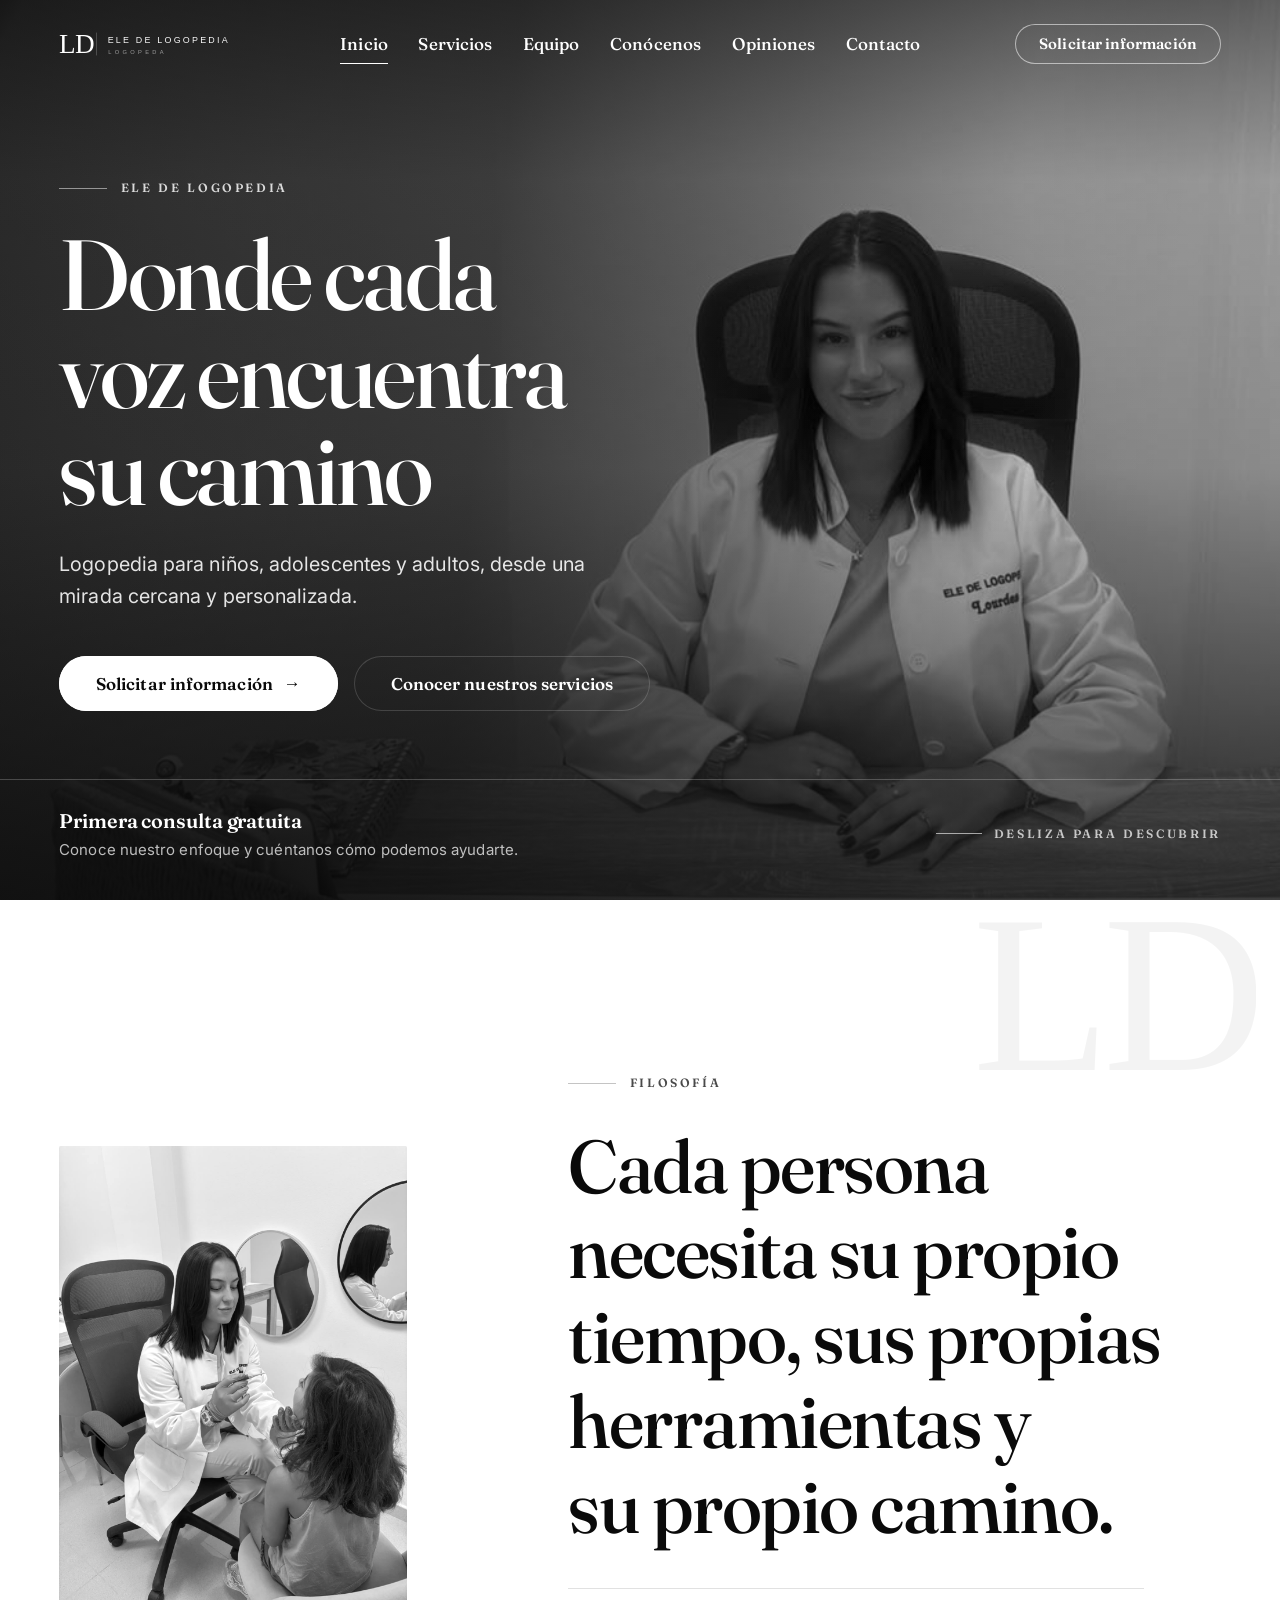
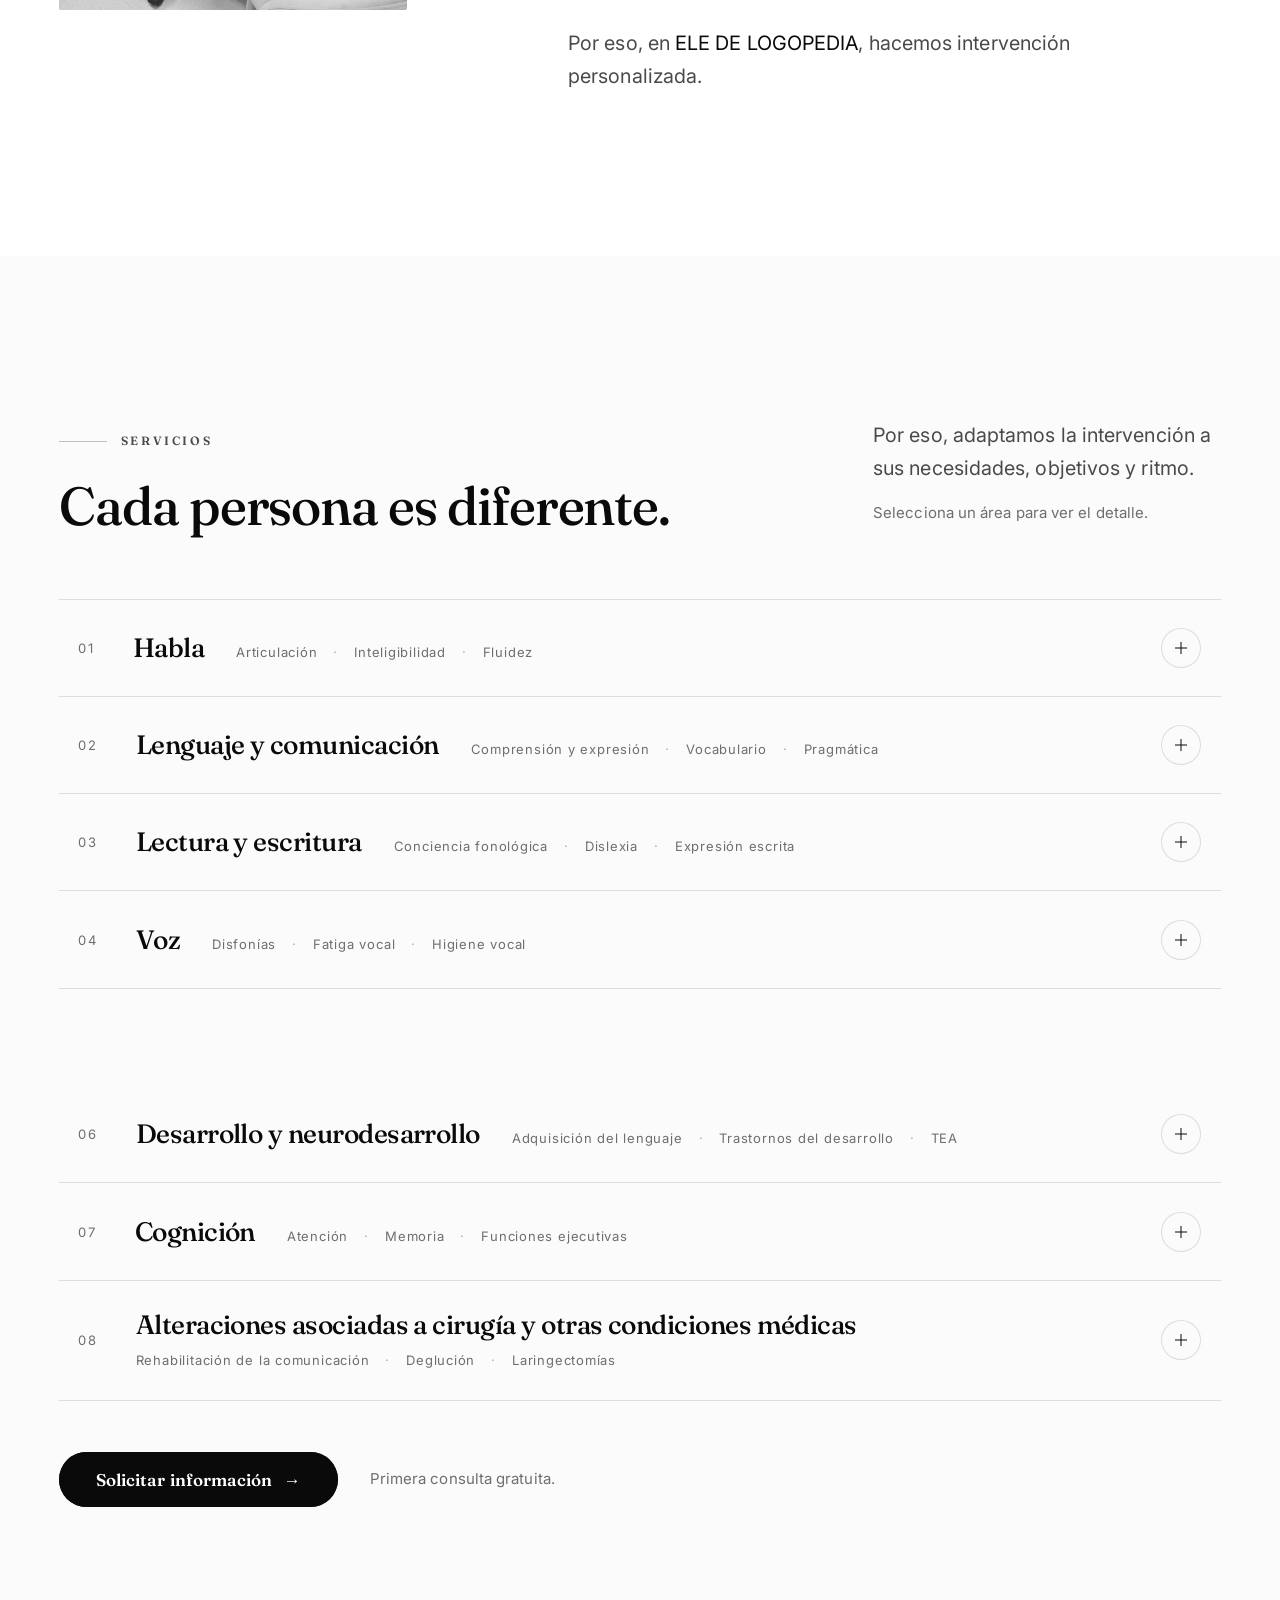
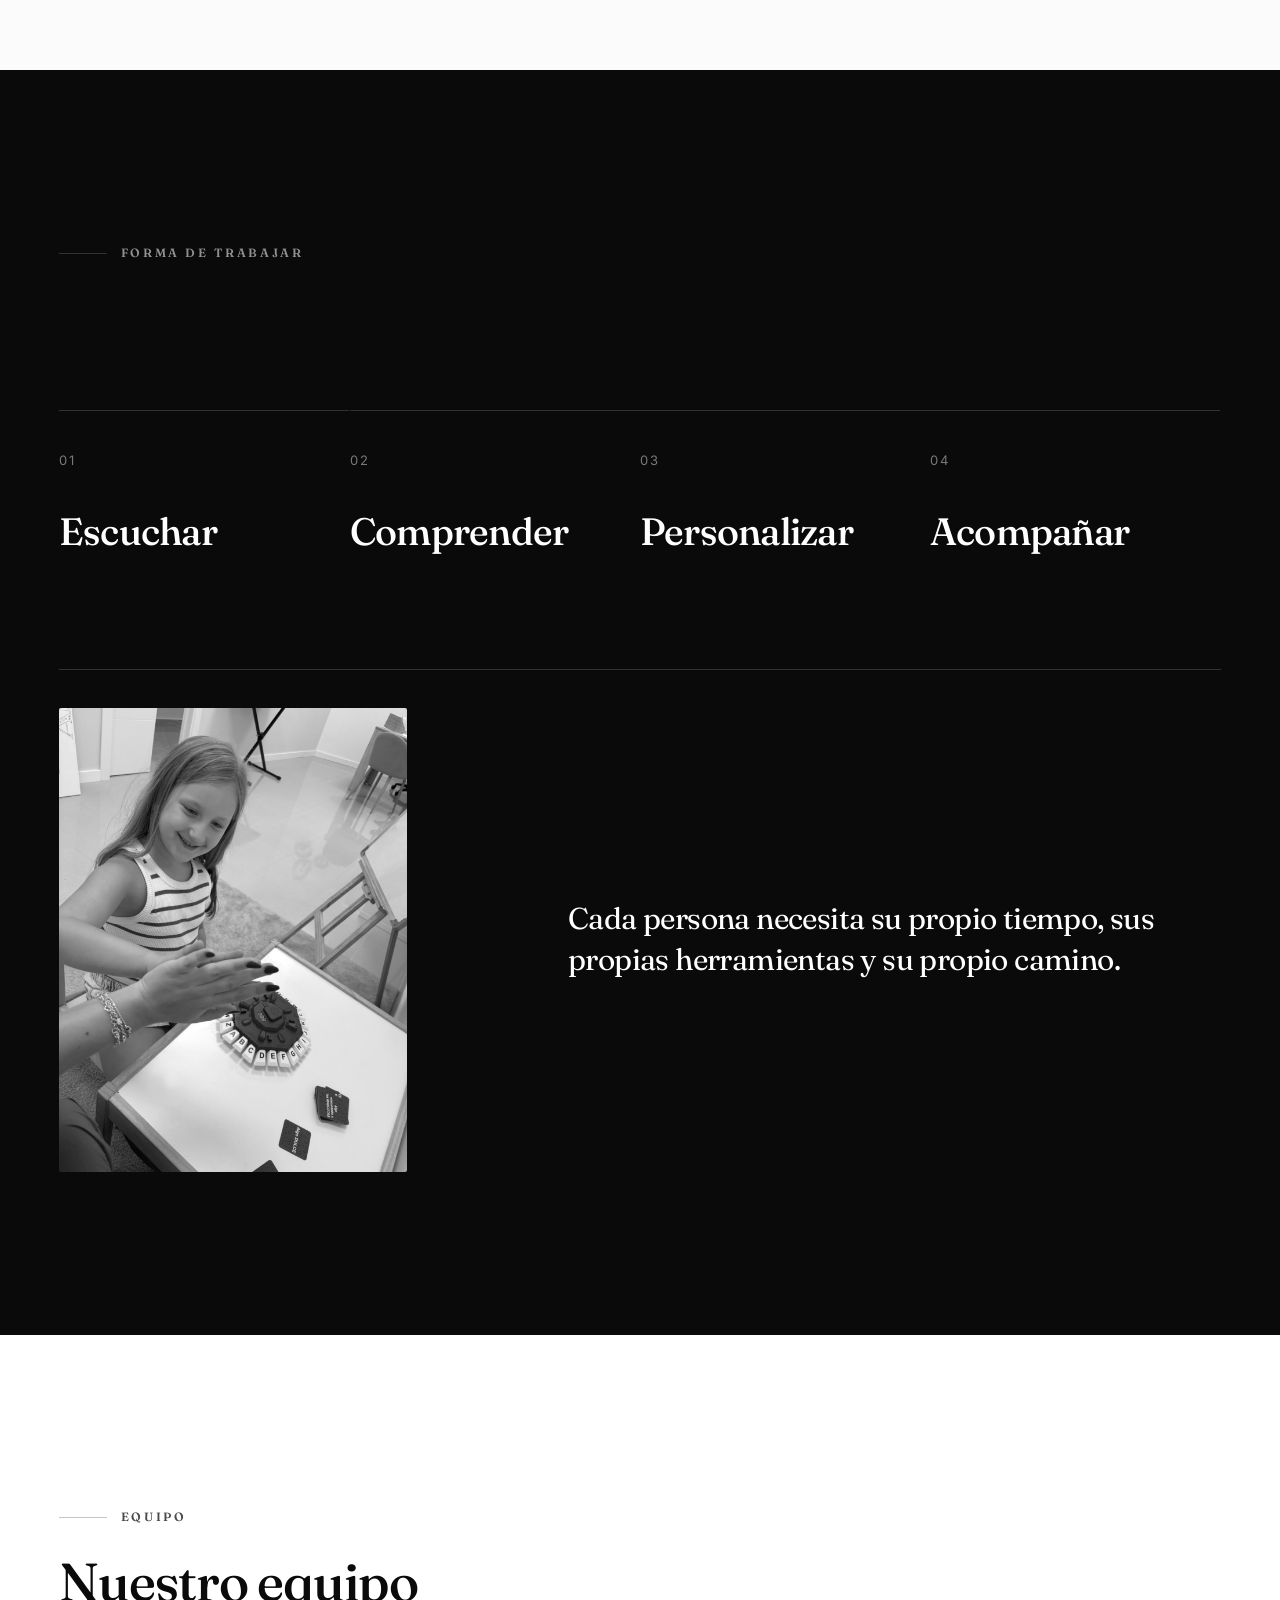
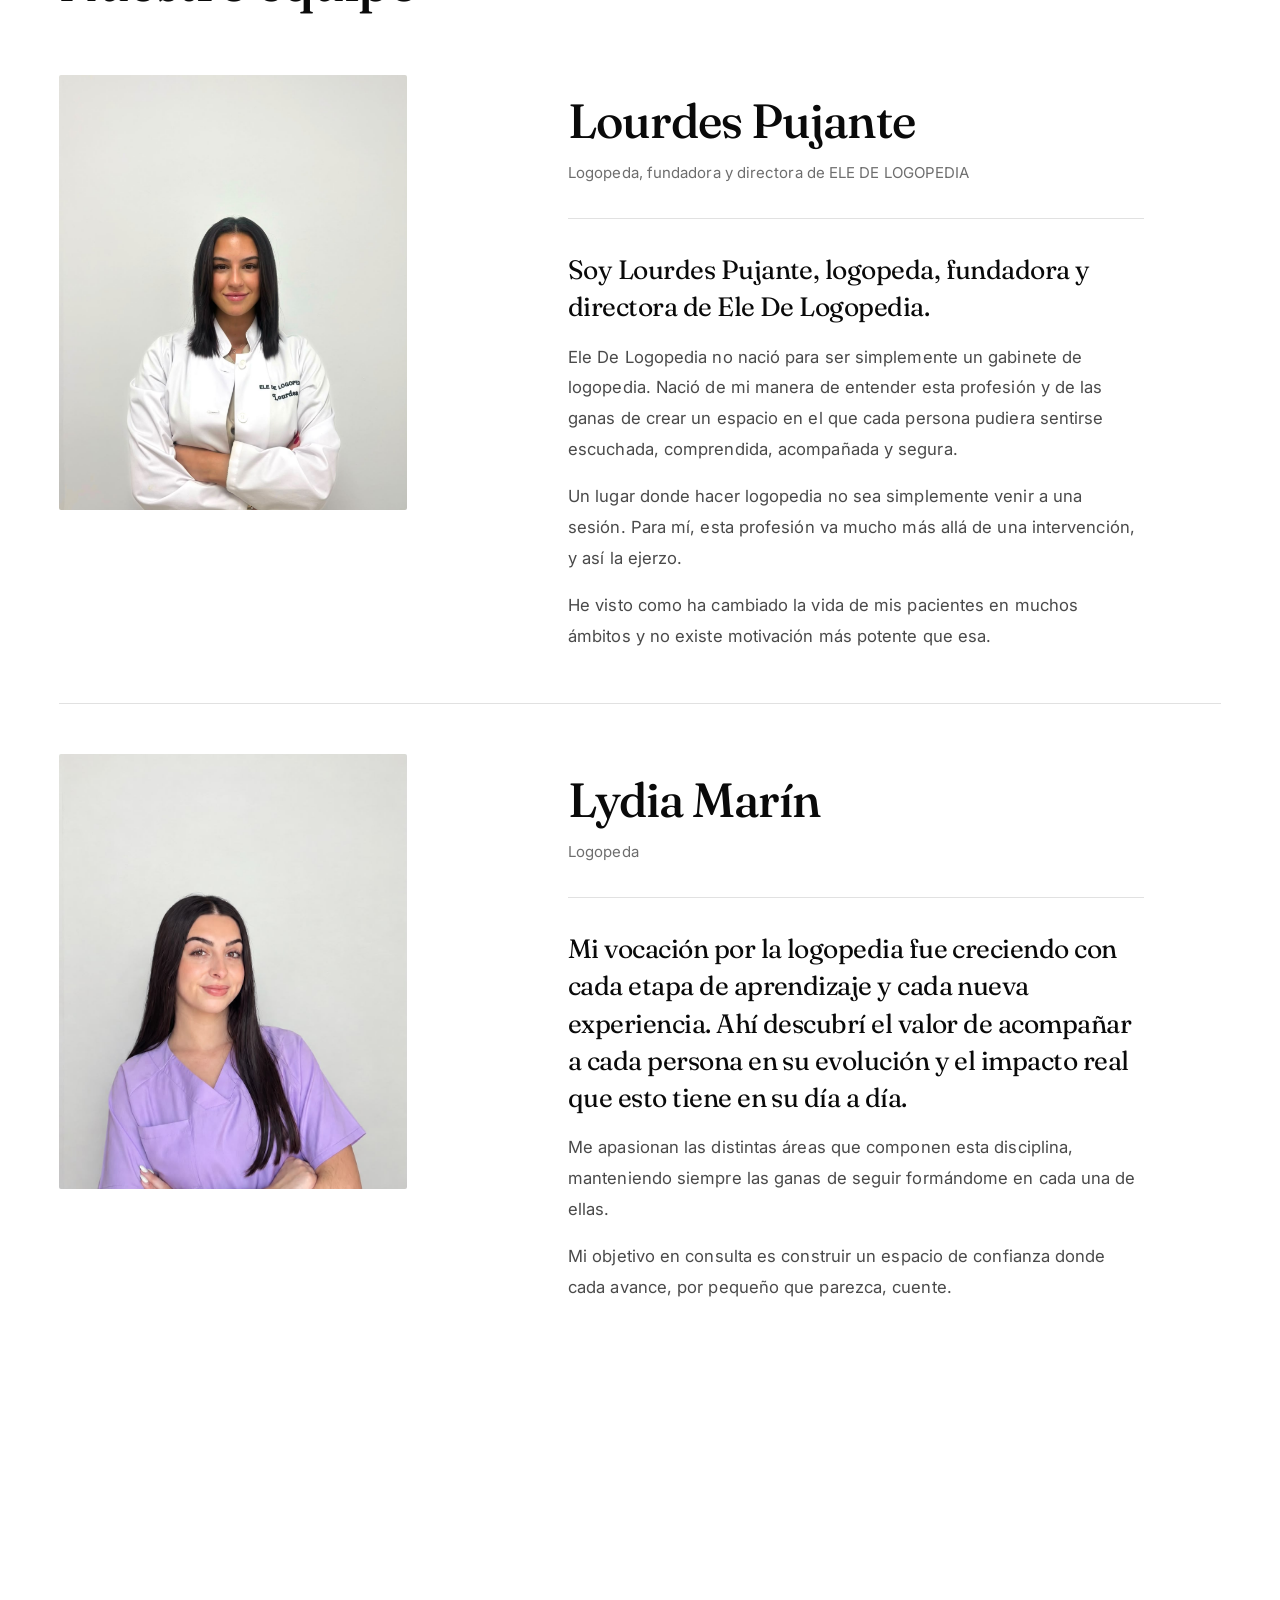
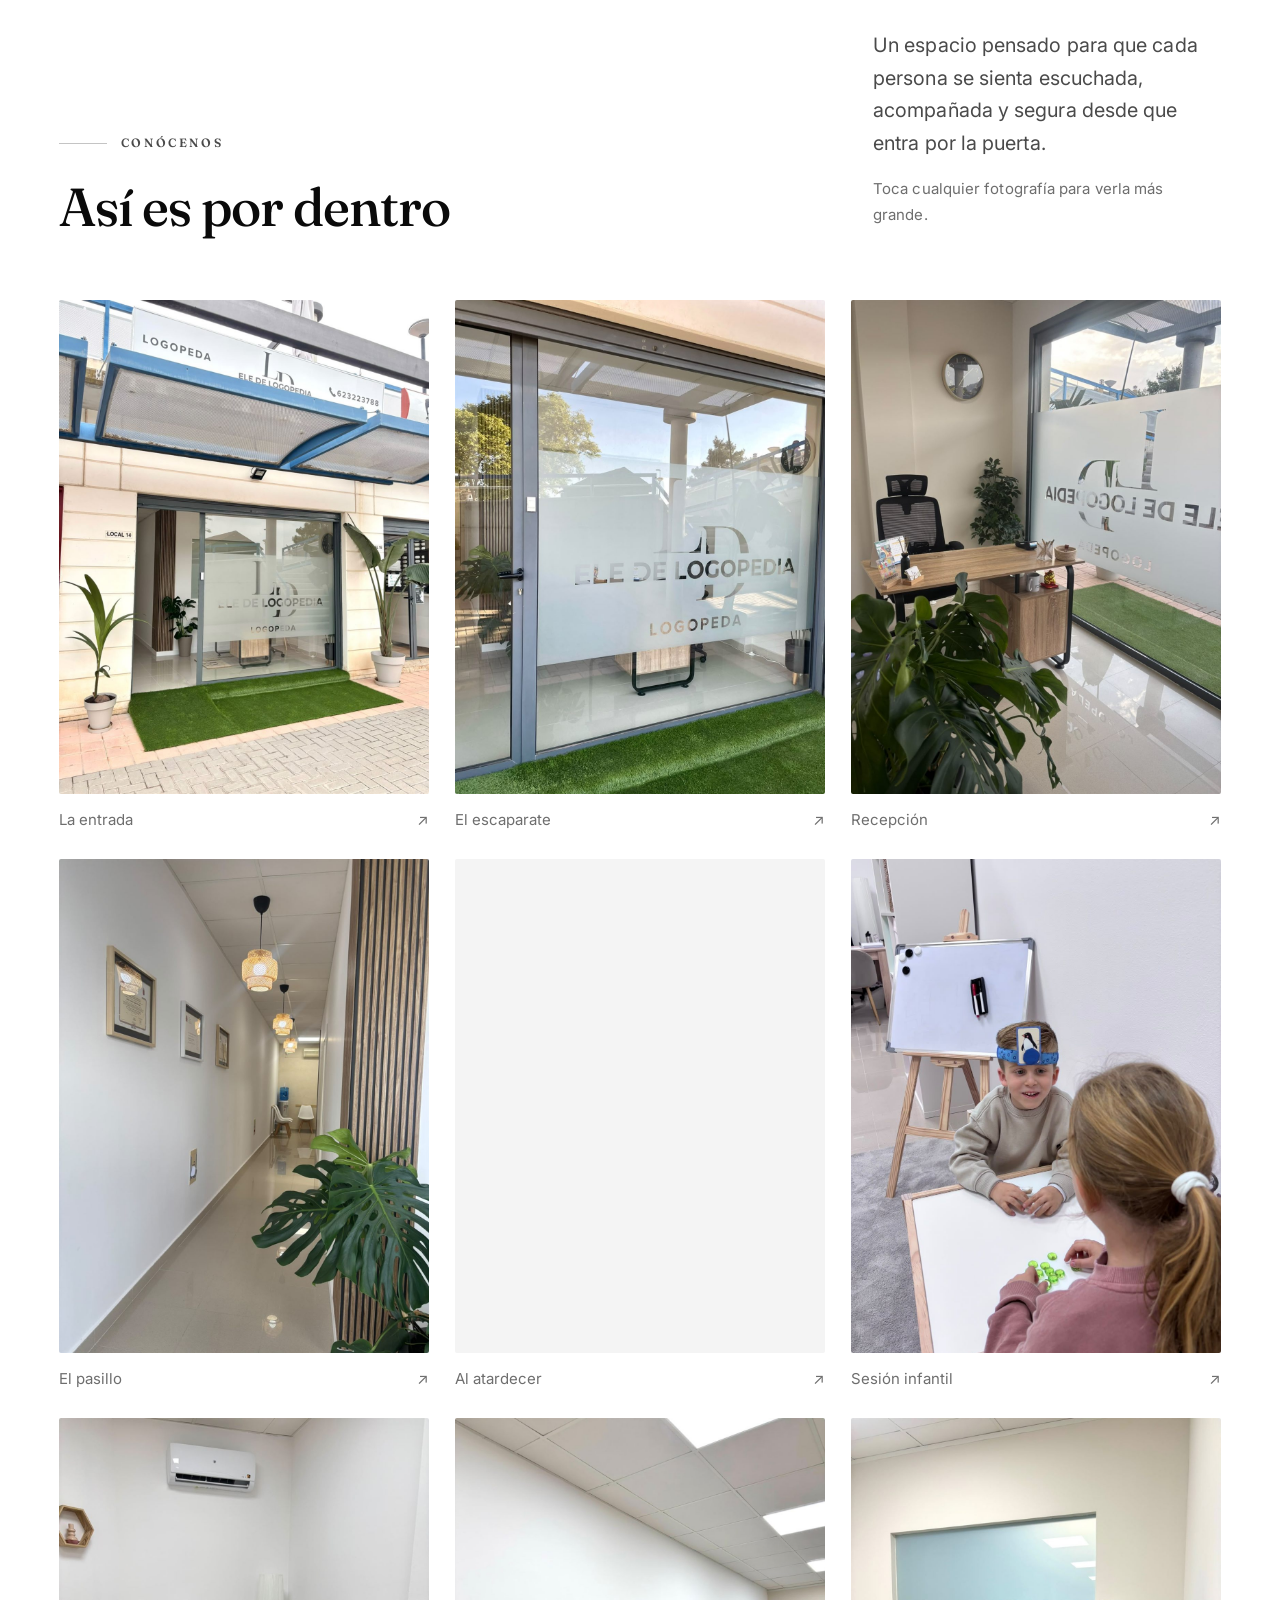
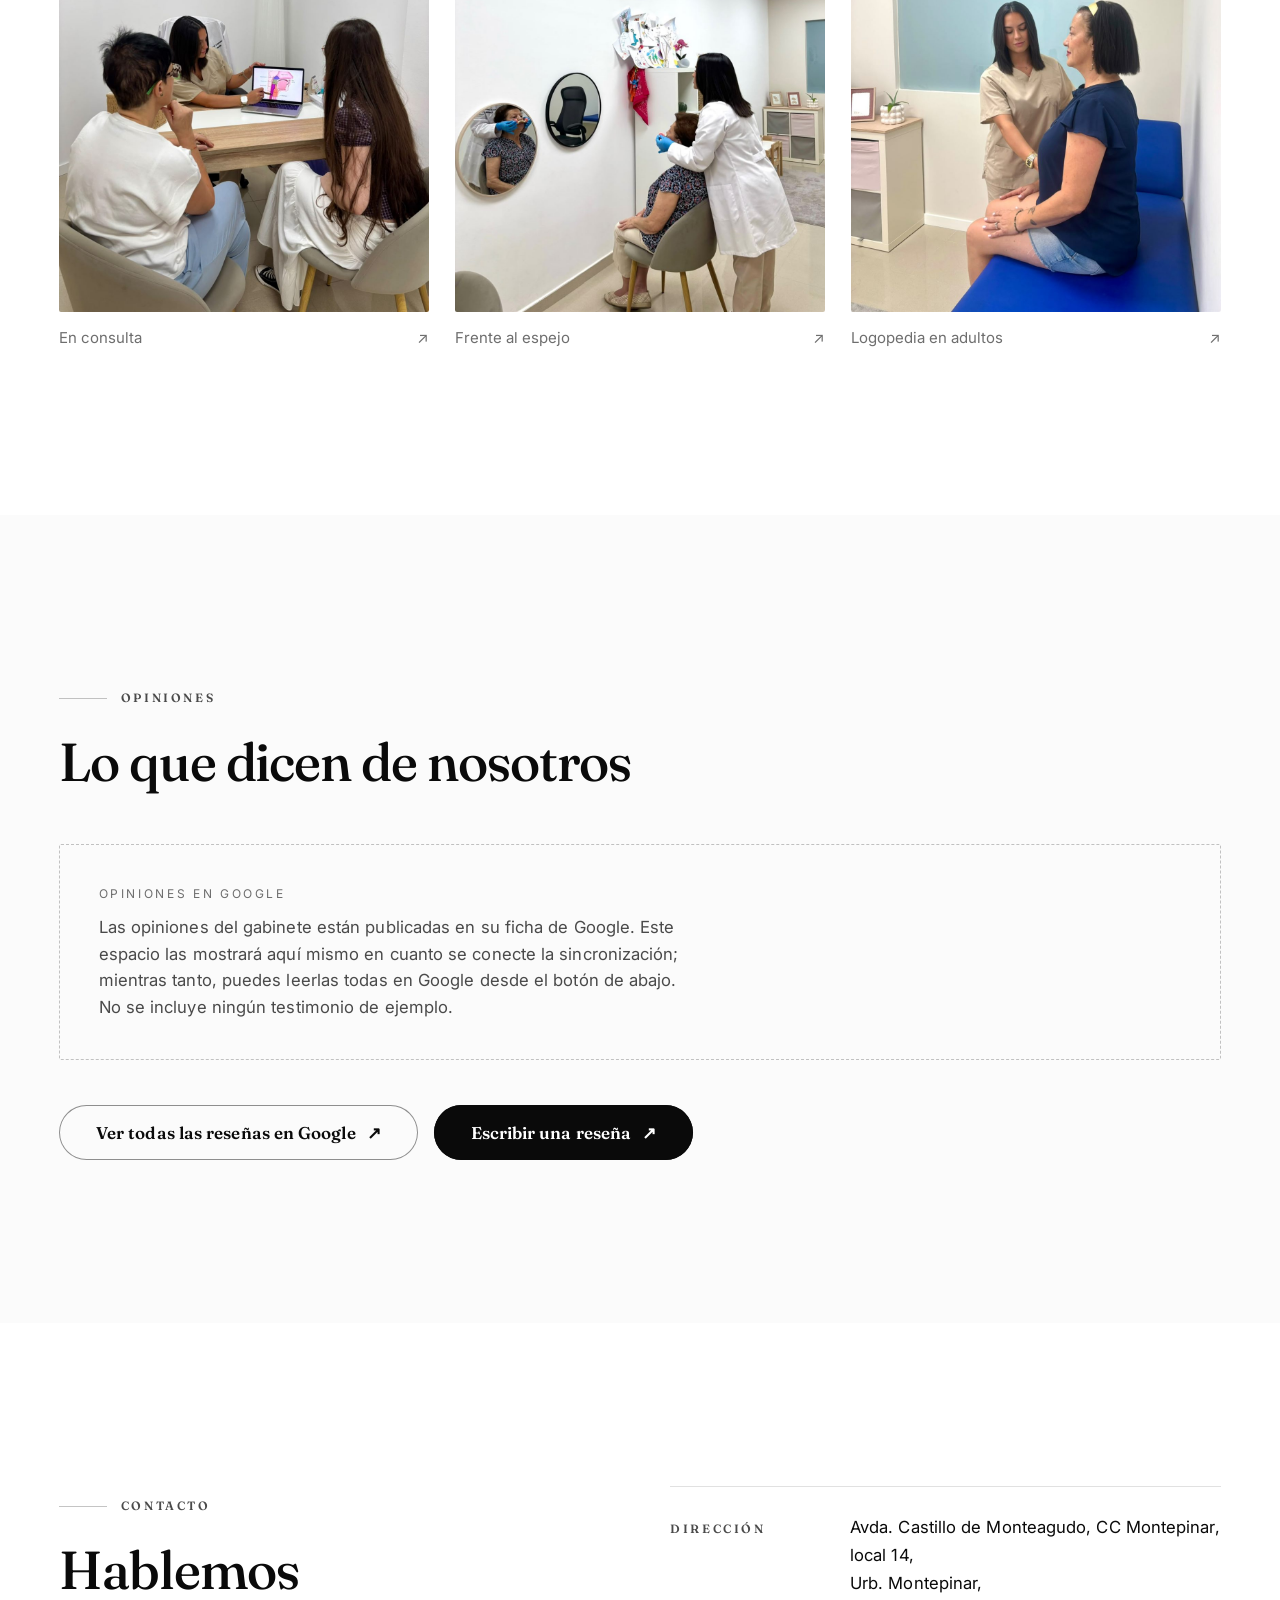
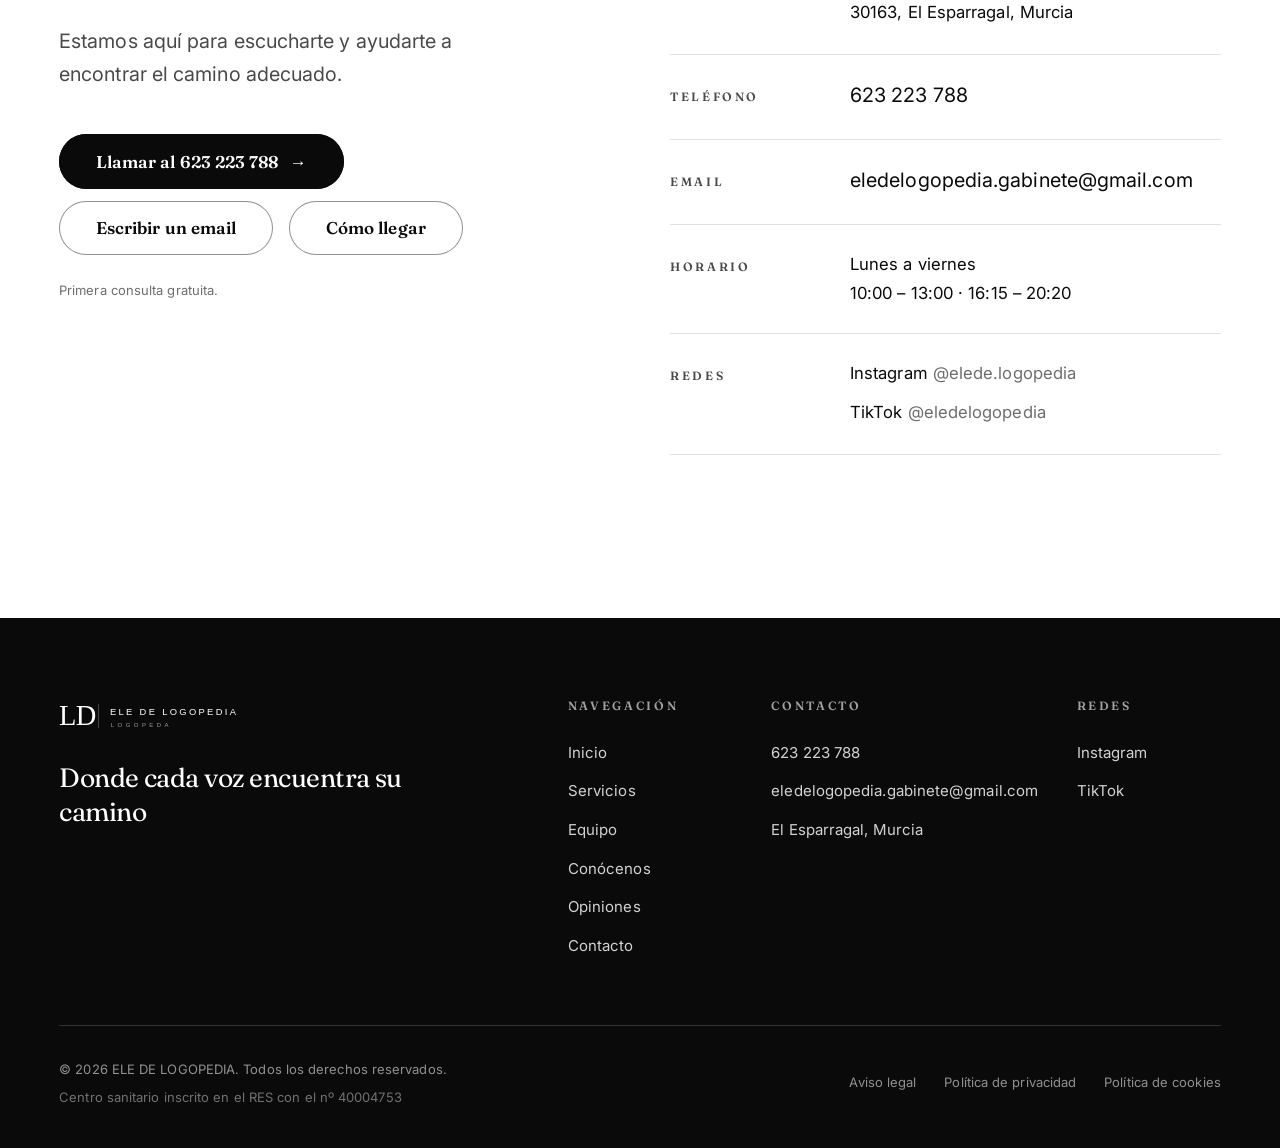
==== commit bf56824e: "Que la pagina no dependa del JavaScript para verse En el movil la web tardaba mucho en aparecer, y a" ====
--- a/index.html
+++ b/index.html
@@ -50,9 +50,22 @@
     <link rel="stylesheet" href="assets/css/sections.css" />
 
     <!-- Marca el documento como "con JavaScript". Las animaciones de entrada
-         solo se aplican si esta clase existe: sin JS el contenido se ve tal cual. -->
+         solo se aplican si esta clase existe: sin JS el contenido se ve tal cual.
+
+         El temporizador es una red de seguridad. Las secciones llevan
+         `data-reveal`, que las deja en opacity:0 hasta que JavaScript las
+         hace aparecer. Si la conexión es lenta o algún script falla, el
+         visitante vería una página en blanco sin saber por qué. Pasado un
+         segundo y pico el contenido se muestra igualmente, con animación o
+         sin ella. reveal.js cancela el temporizador cuando llega a tiempo. -->
     <script>
-      document.documentElement.classList.add('js');
+      (function () {
+        var raiz = document.documentElement;
+        raiz.classList.add('js');
+        window.__eleMostrarTodo = window.setTimeout(function () {
+          raiz.classList.add('sin-entrada');
+        }, 1200);
+      })();
     </script>
 
     <!-- Datos estructurados.
@@ -210,20 +223,26 @@
           <span class="hero__scrim" aria-hidden="true"></span>
         </div>
 
+        <!-- OJO: el hero NO lleva `data-reveal`.
+             Esa animación la activa JavaScript, y mientras no llega deja el
+             contenido en opacity:0. En el hero eso significa pantalla en
+             blanco hasta que terminan de descargarse los 16 scripts, cosa
+             que en el móvil son segundos. Aquí la entrada se hace con una
+             animación de CSS, que funciona desde el primer instante. -->
         <div class="container hero__inner">
           <div class="hero__content">
-            <p class="eyebrow" data-reveal>ELE DE LOGOPEDIA</p>
-
-            <h1 class="hero__title" id="titulo-principal" data-reveal data-reveal-delay="90">
+            <p class="eyebrow">ELE DE LOGOPEDIA</p>
+
+            <h1 class="hero__title" id="titulo-principal">
               Donde cada voz encuentra su camino
             </h1>
 
-            <p class="hero__lead" data-reveal data-reveal-delay="200">
+            <p class="hero__lead">
               Logopedia para niños, adolescentes y adultos, desde una mirada cercana y
               personalizada.
             </p>
 
-            <div class="hero__actions" data-reveal data-reveal-delay="300">
+            <div class="hero__actions">
               <a class="btn btn--primary" href="#contacto">
                 Solicitar información
                 <span class="btn__arrow" aria-hidden="true">→</span>
@@ -233,7 +252,7 @@
           </div>
         </div>
 
-        <div class="container hero__foot" data-reveal data-reveal-delay="420">
+        <div class="container hero__foot">
           <p class="hero__note">
             <strong>Primera consulta gratuita</strong>
             Conoce nuestro enfoque y cuéntanos cómo podemos ayudarte.
--- a/assets/css/layout.css
+++ b/assets/css/layout.css
@@ -154,6 +154,20 @@
   transform: none;
 }
 
+/* Red de seguridad. index.html añade `sin-entrada` a <html> si pasado algo
+   más de un segundo el script de animaciones todavía no se ha ejecutado:
+   conexión lenta, script que no llega, error en otro archivo. Entonces el
+   contenido se muestra sin más. Más vale una página sin animación que una
+   página en blanco.
+
+   El selector lleva `html` delante a propósito: así gana a `.js [data-reveal]`
+   por especificidad y no por orden de aparición, que es frágil. */
+html.sin-entrada [data-reveal] {
+  opacity: 1;
+  transform: none;
+  transition: none;
+}
+
 @media (prefers-reduced-motion: reduce) {
   .js [data-reveal] {
     opacity: 1;
--- a/assets/css/sections.css
+++ b/assets/css/sections.css
@@ -84,6 +84,54 @@
   justify-content: center;
 }
 
+/* -------------------------------------------------------------
+   ENTRADA DEL HERO, SOLO CON CSS
+   El resto de la web aparece con `data-reveal`, que lo gobierna
+   JavaScript. Aquí no: el hero es lo primero que se ve y no puede
+   quedarse invisible esperando a que terminen de descargarse los
+   scripts. Con una animación de CSS arranca en cuanto el navegador
+   lee la hoja de estilos, sin depender de nada más.
+   ------------------------------------------------------------- */
+@keyframes heroEntra {
+  from {
+    opacity: 0;
+    transform: translateY(16px);
+  }
+  to {
+    opacity: 1;
+    transform: none;
+  }
+}
+
+.hero__content > *,
+.hero__foot {
+  /* `both` mantiene el estado inicial durante la espera previa */
+  animation: heroEntra 0.7s var(--ease-out) both;
+}
+
+.hero__content > *:nth-child(1) {
+  animation-delay: 0.05s;
+}
+.hero__content > *:nth-child(2) {
+  animation-delay: 0.14s;
+}
+.hero__content > *:nth-child(3) {
+  animation-delay: 0.23s;
+}
+.hero__content > *:nth-child(4) {
+  animation-delay: 0.32s;
+}
+.hero__foot {
+  animation-delay: 0.42s;
+}
+
+@media (prefers-reduced-motion: reduce) {
+  .hero__content > *,
+  .hero__foot {
+    animation: none;
+  }
+}
+
 /* El texto se queda dentro de la zona protegida por el degradado lateral
    y por debajo del 58% del ancho, de modo que no llega al rostro de la
    fotografía (que arranca en torno al 60%). */
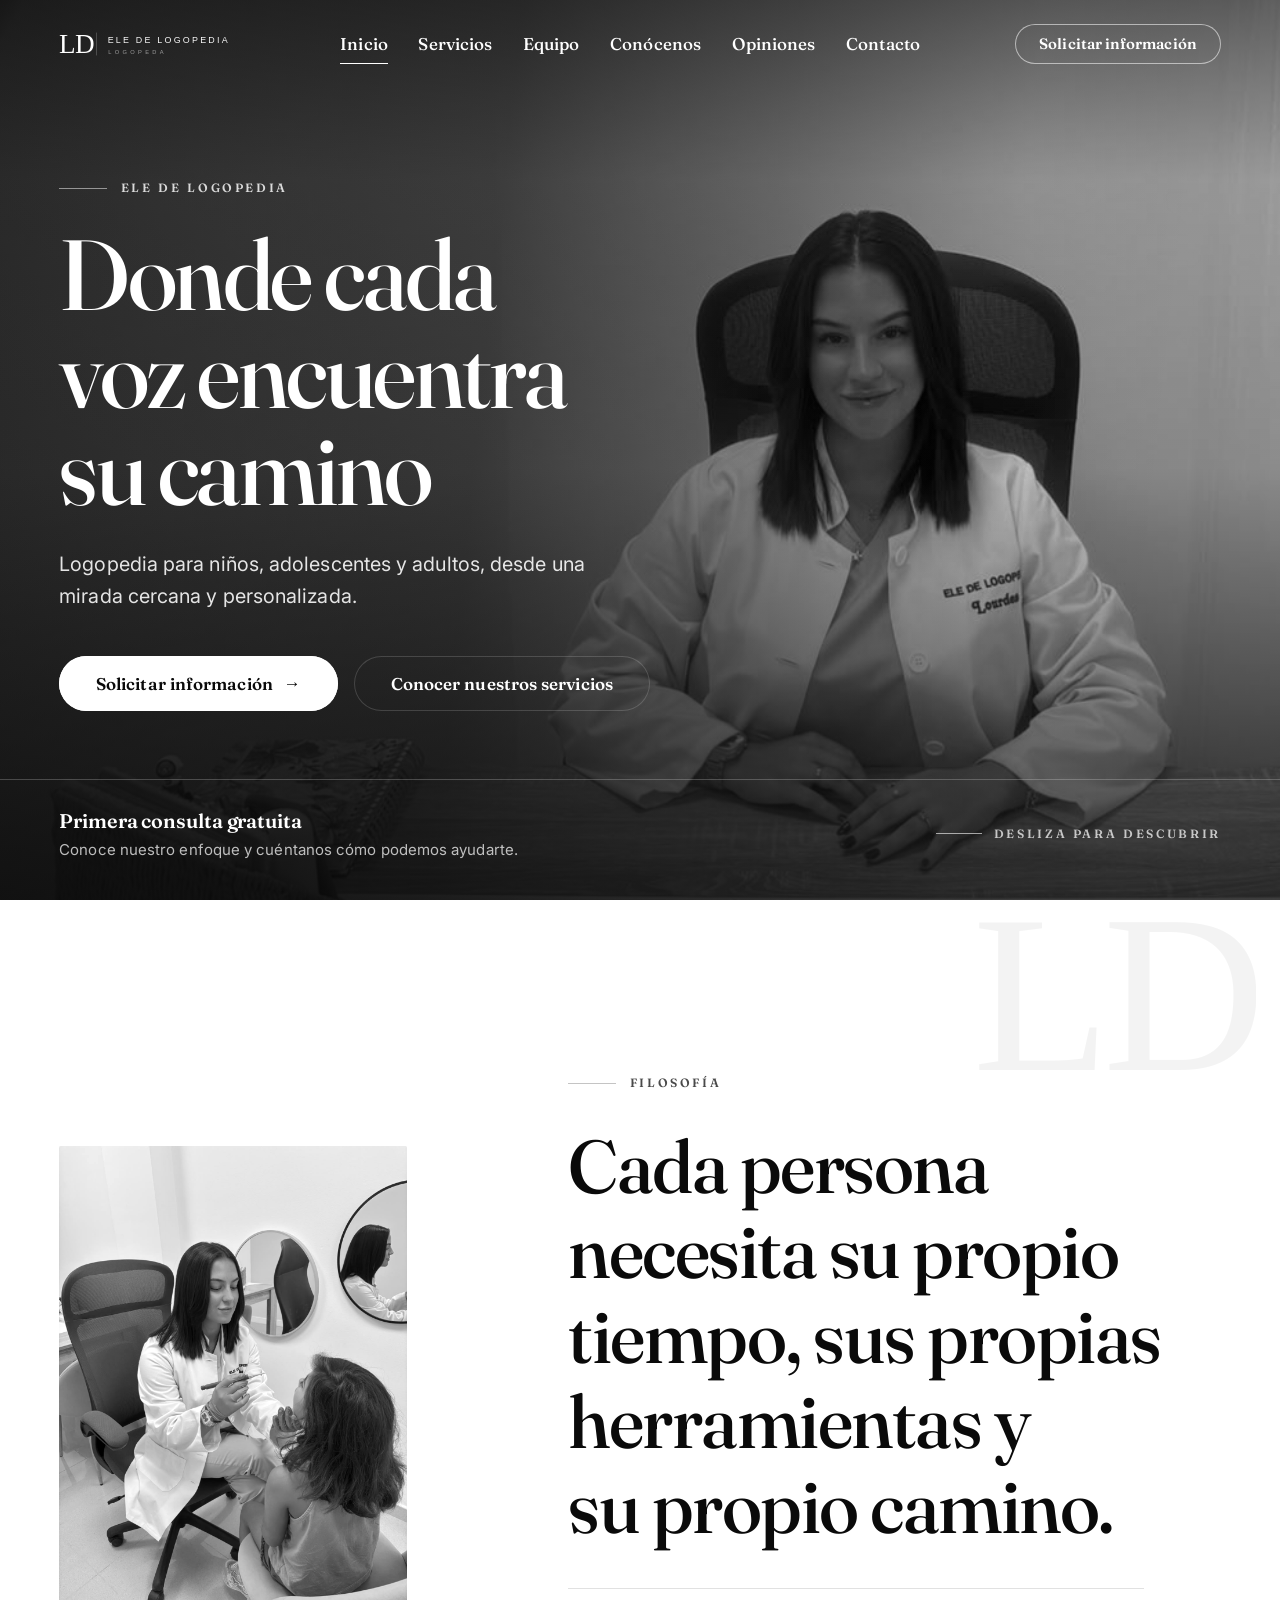
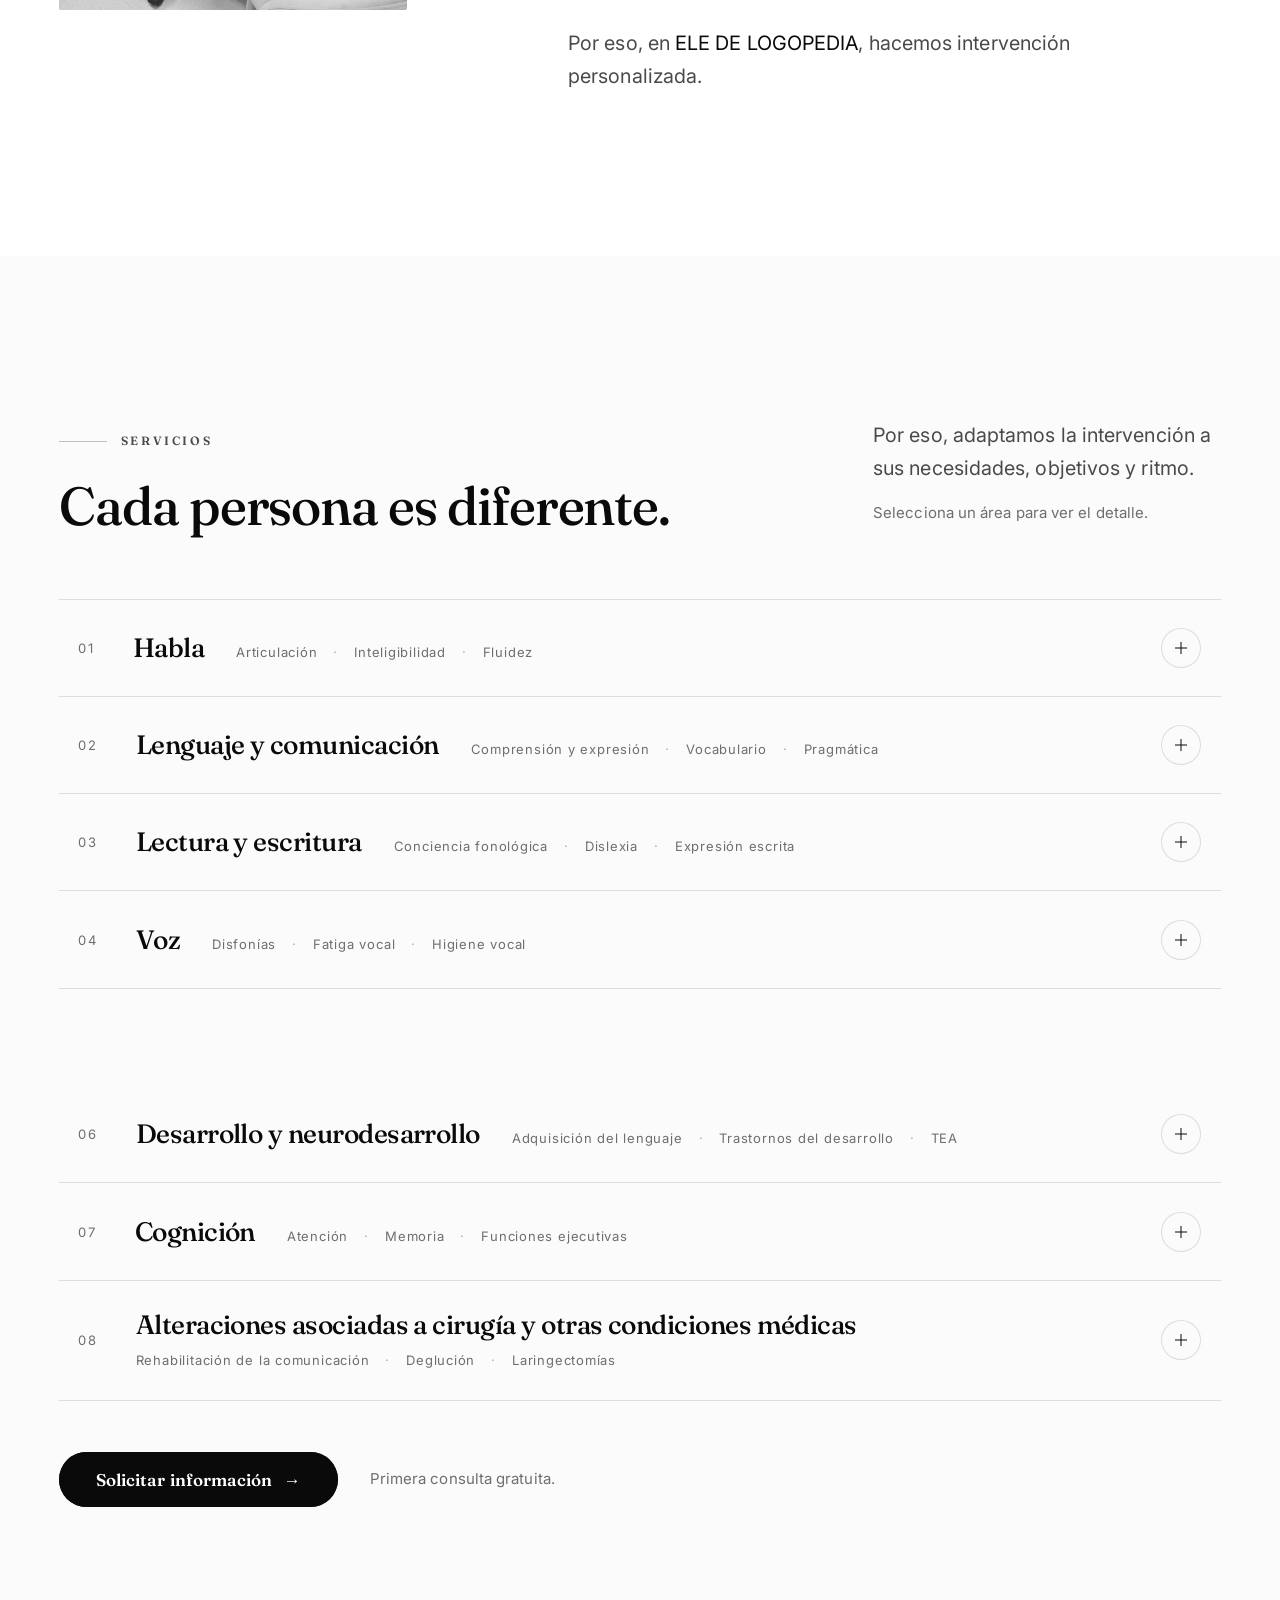
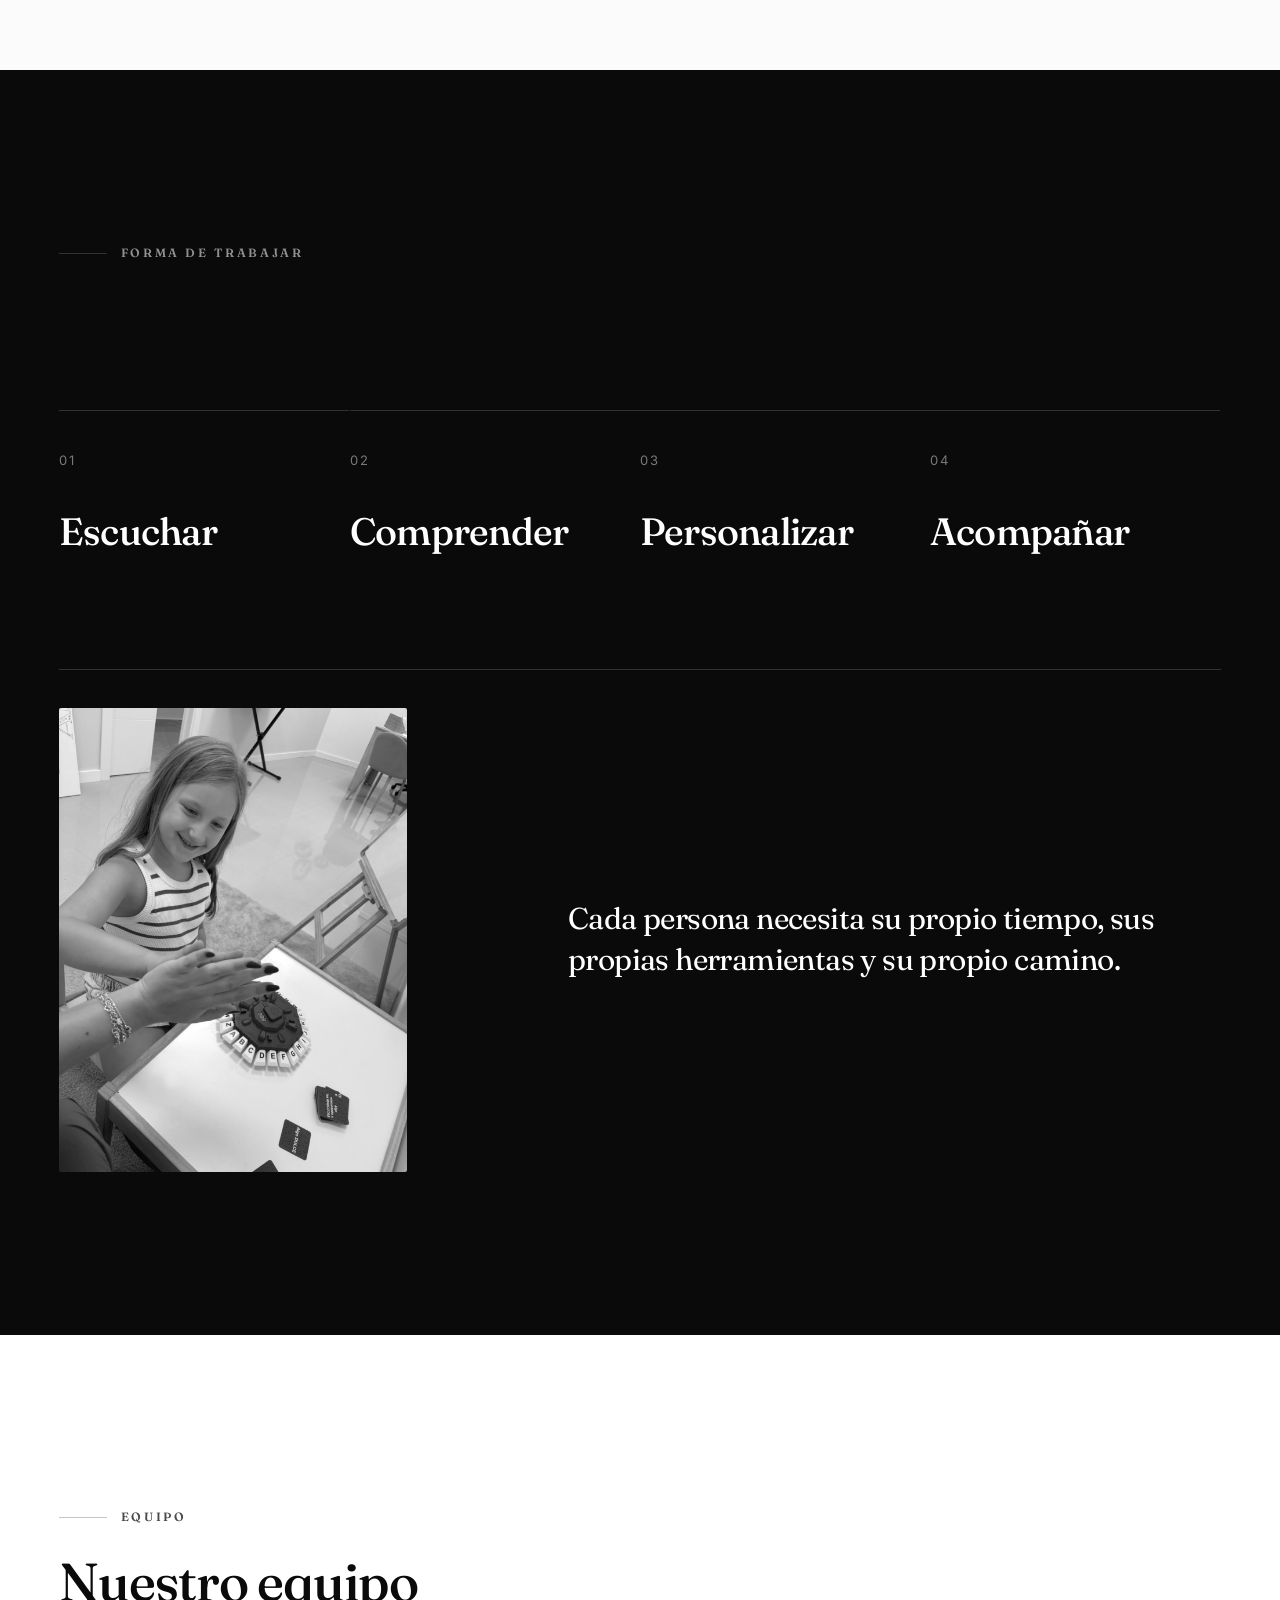
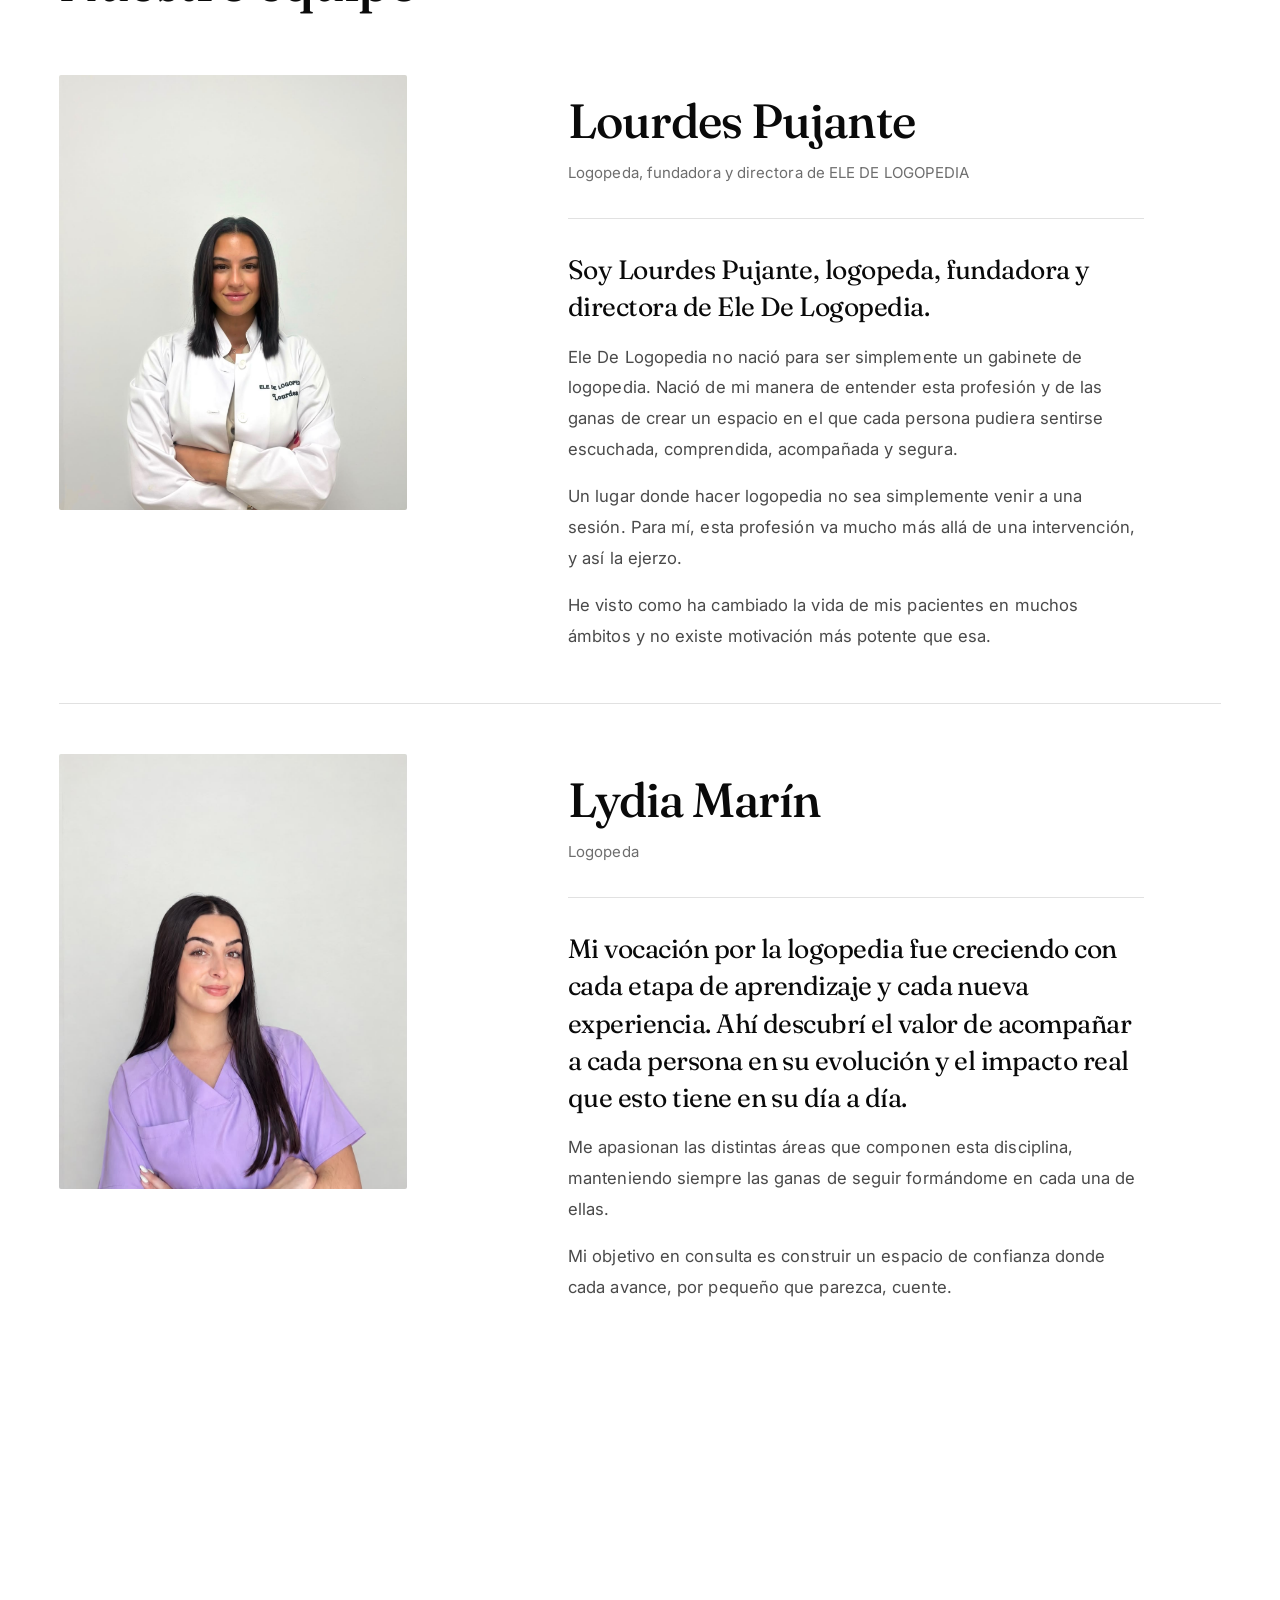
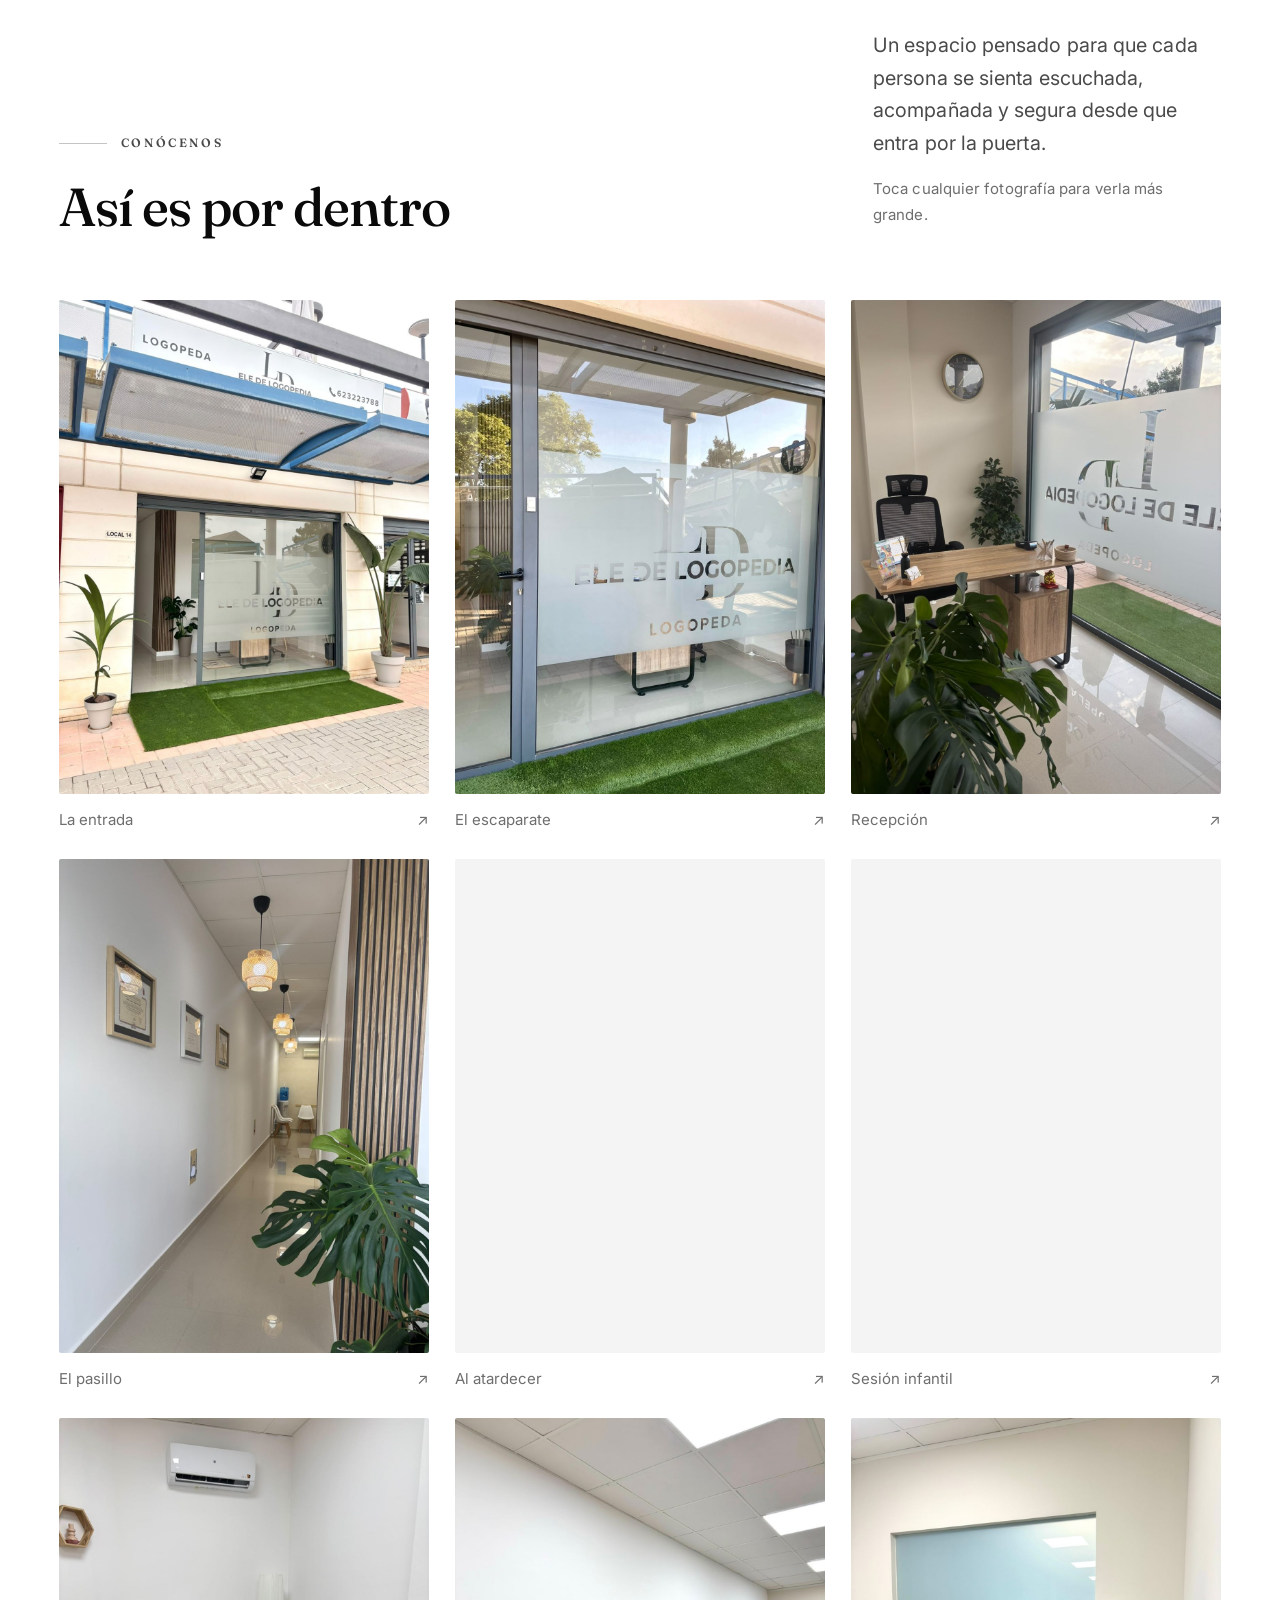
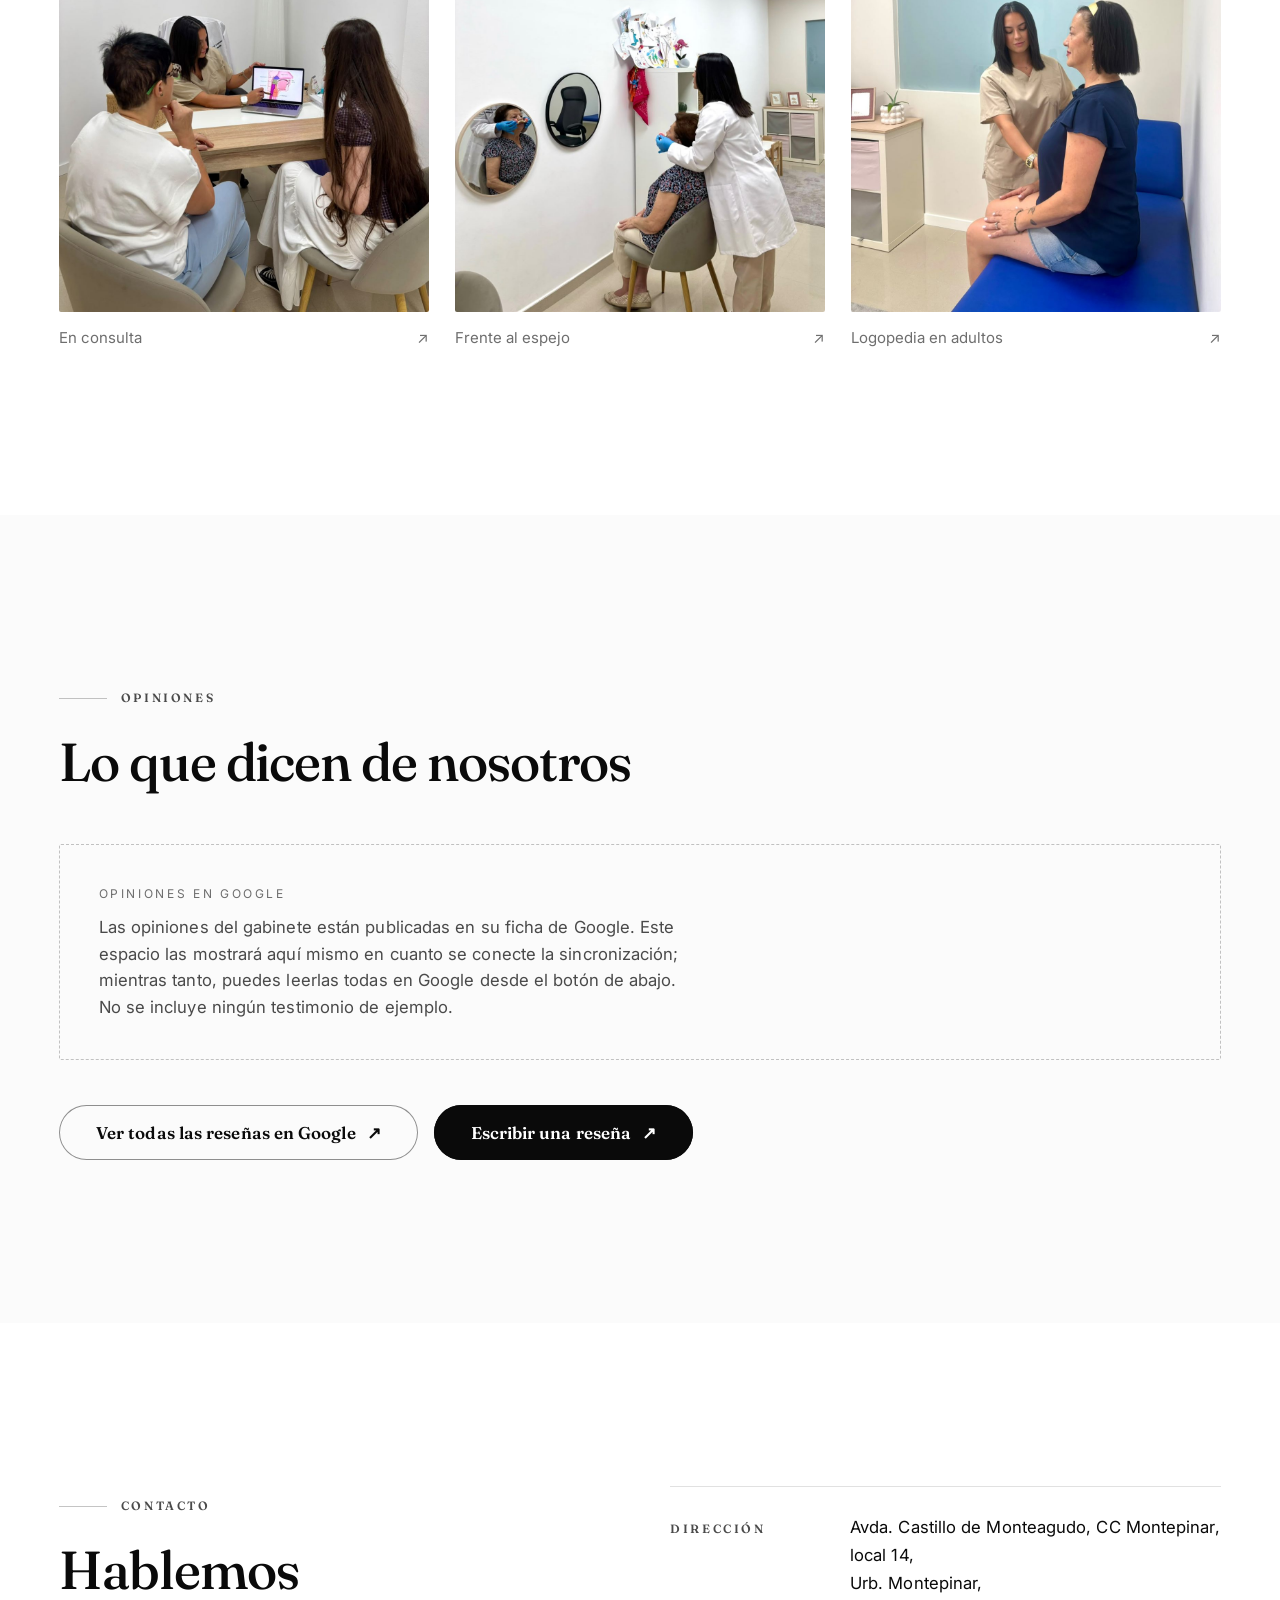
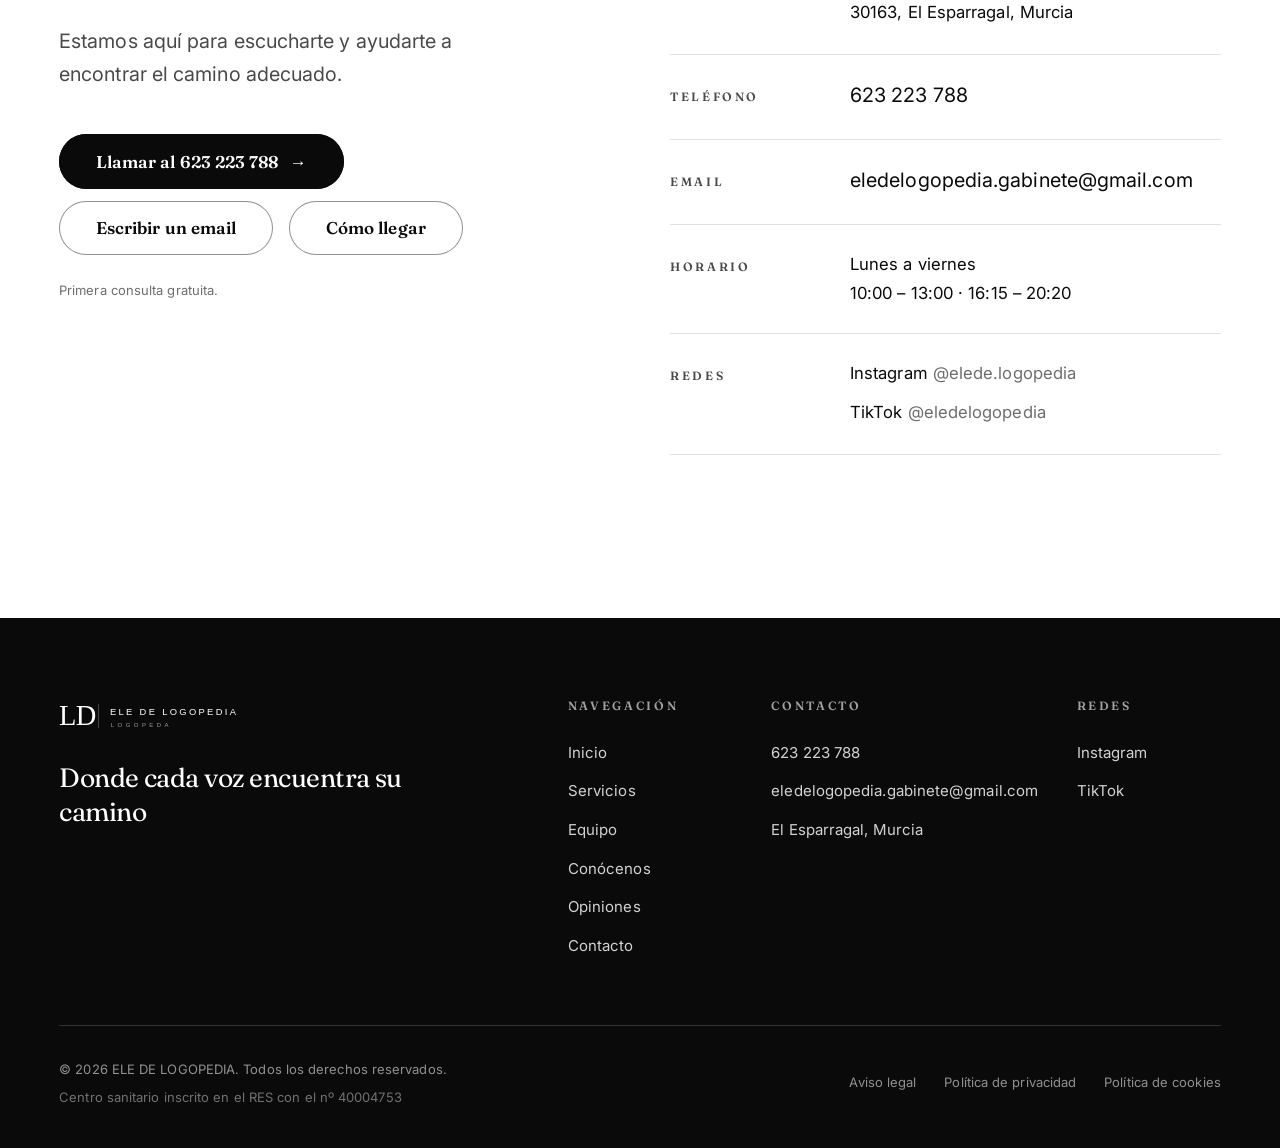
==== commit e15eb441: "Forzar la recarga de la foto del hero y quitar la cache de assets La foto retocada, sin el aire acon" ====
--- a/index.html
+++ b/index.html
@@ -212,8 +212,14 @@
              recorta, y el encuadre se controla con `object-position` en
              sections.css (--hero-focus). -->
         <div class="hero__bg">
+          <!-- El `?v=2` NO es un adorno: es lo que obliga a los móviles que
+               ya habían visitado la web a descargar la foto otra vez. Para
+               el navegador es una dirección distinta, así que no puede
+               servir la copia guardada. Al retocar esta foto (se quitó el
+               aire acondicionado de la pared) hay que subir el número, o
+               quien ya la tuviera en caché seguiría viendo la antigua. -->
           <img
-            src="assets/img/hero.jpg"
+            src="assets/img/hero.jpg?v=2"
             alt="Lourdes Pujante, logopeda y directora de ELE DE LOGOPEDIA, en el gabinete de El Esparragal, Murcia"
             width="1000"
             height="1600"
